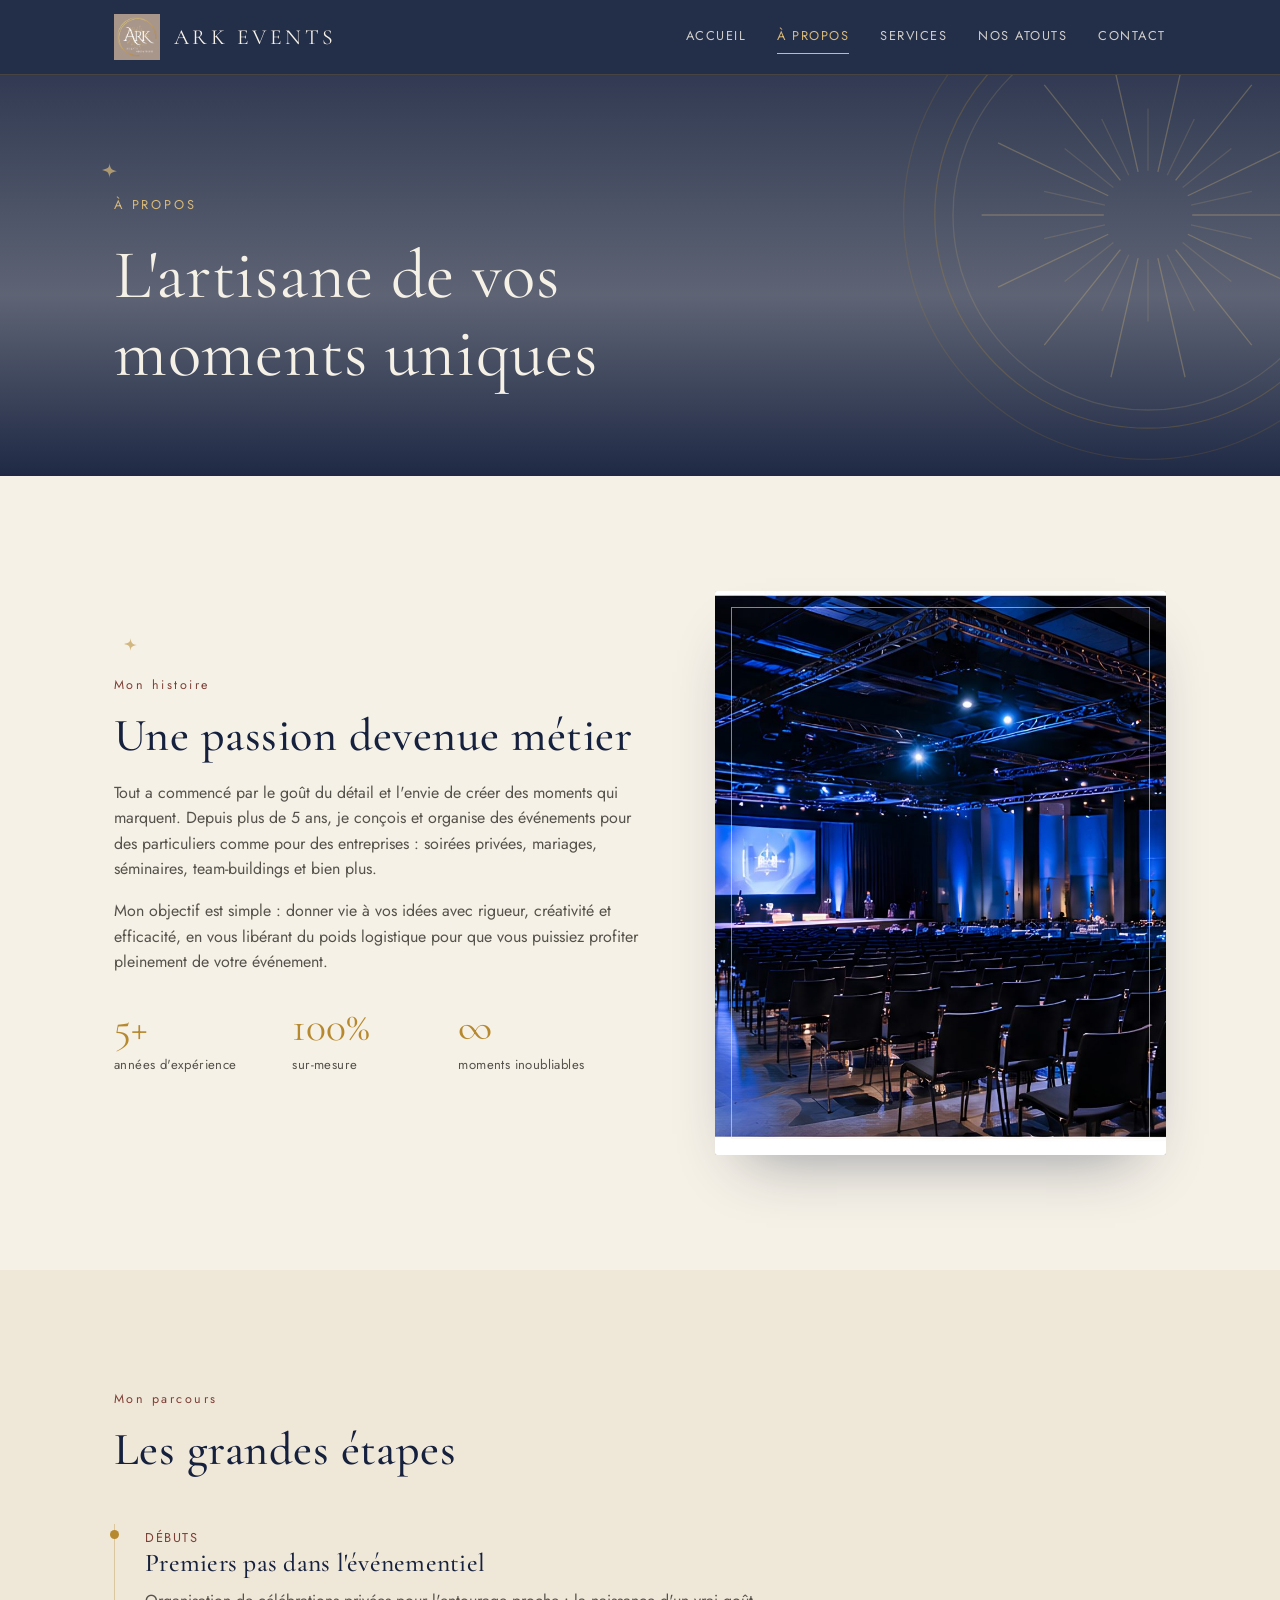
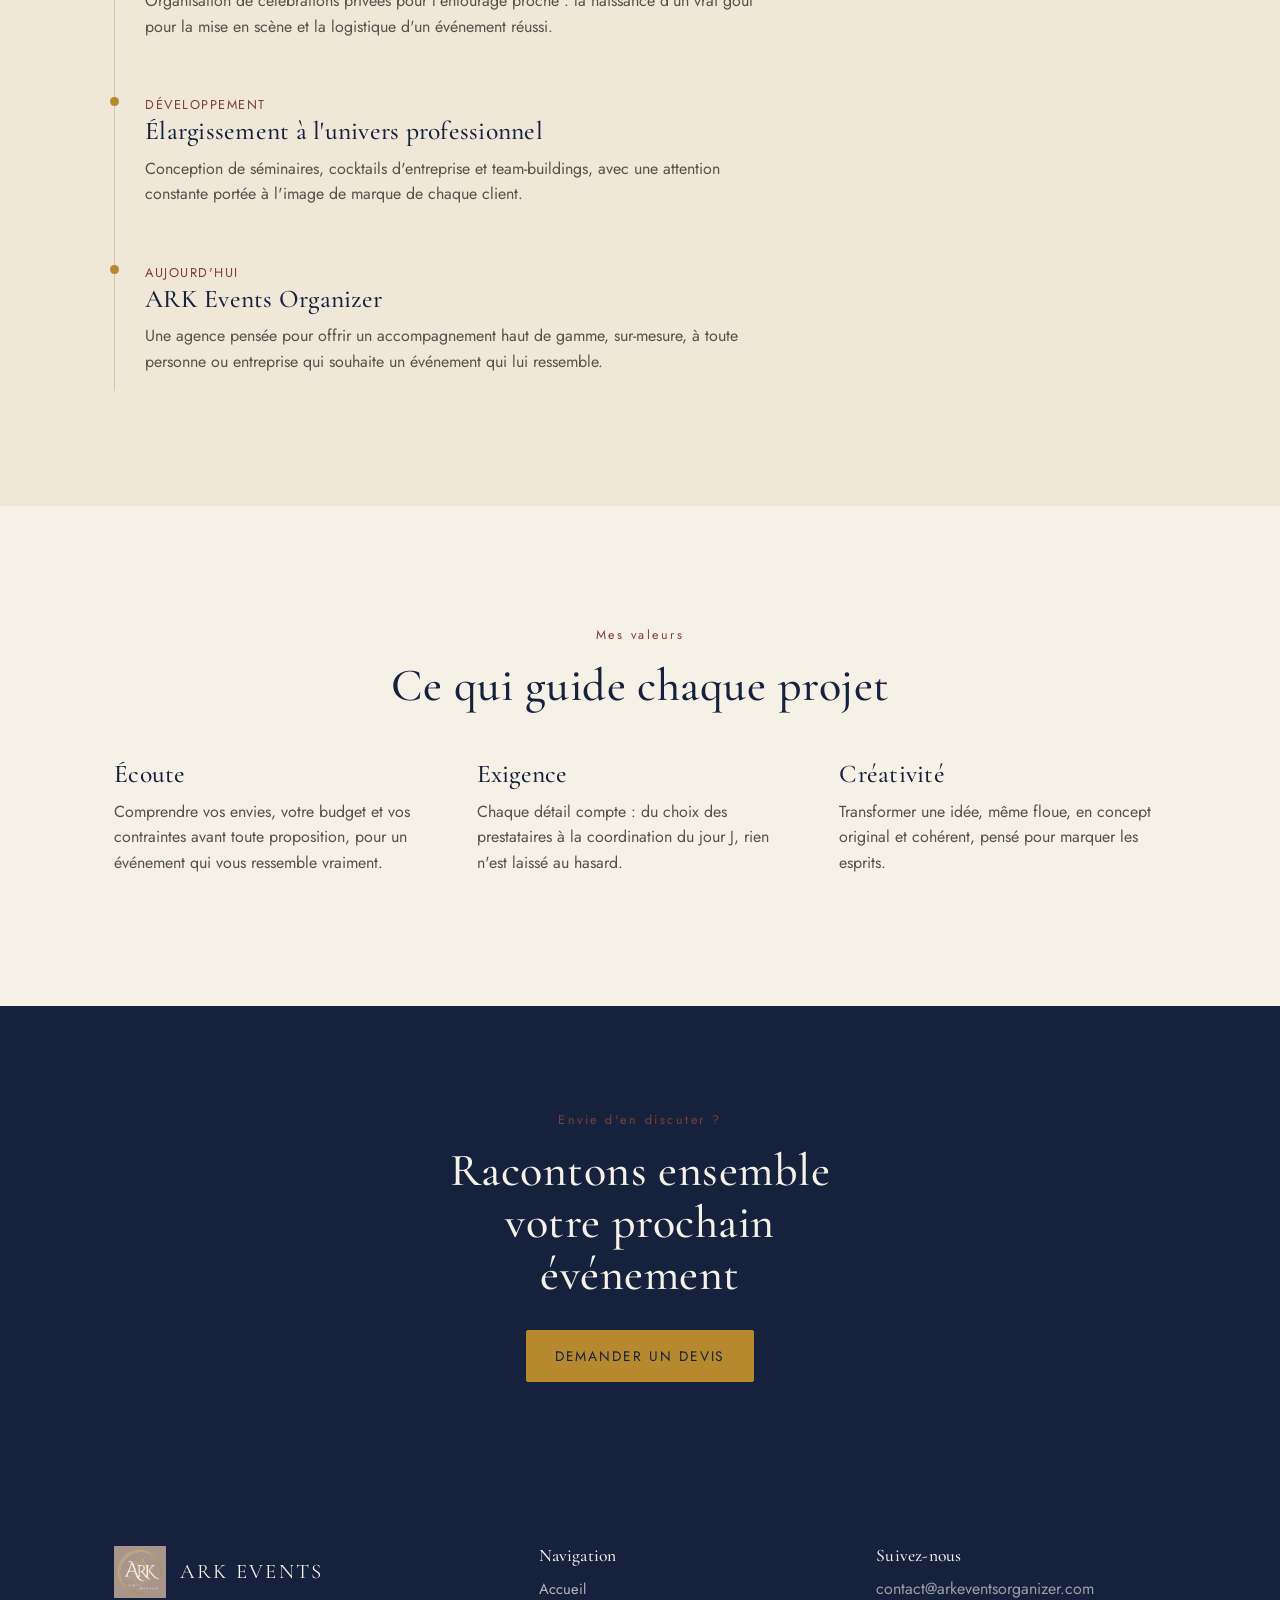
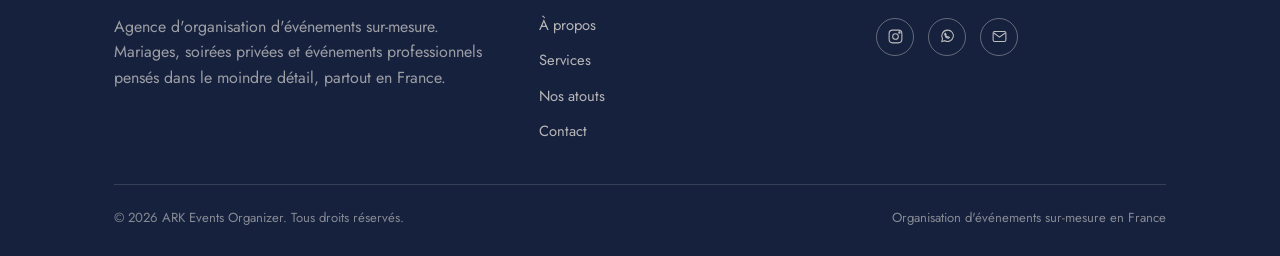
==== a-propos.html @ 62fae34b "Add files via upload" ====
<!DOCTYPE html>
<html lang="fr">
<head>
<meta charset="UTF-8">
<meta name="viewport" content="width=device-width, initial-scale=1.0">
<title>À propos — ARK Events Organizer</title>
<meta name="description" content="Découvrez le parcours, les valeurs et la méthode d'ARK Events Organizer, agence d'organisation d'événements sur-mesure.">
<link rel="icon" href="assets/img/logo.png?v=20260915">
<link rel="preconnect" href="https://fonts.googleapis.com">
<link href="https://fonts.googleapis.com/css2?family=Cormorant+Garamond:ital,wght@0,400;0,500;1,400&family=Jost:wght@300;400;500&display=swap" rel="stylesheet">
<link rel="stylesheet" href="assets/style.css?v=20260915">
</head>
<body>
<header class="site-header">
  <div class="container">
    <a href="index.html" class="brand">
      <img src="assets/img/logo.png?v=20260915" alt="ARK Events Organizer">
      <span class="brand-word">ARK EVENTS</span>
    </a>
    <nav class="nav" aria-label="Navigation principale">
      <a href="index.html">Accueil</a>
      <a href="a-propos.html" aria-current="page">À propos</a>
      <a href="services.html">Services</a>
      <a href="nos-atouts.html">Nos atouts</a>
      <a href="contact.html">Contact</a>
    </nav>
    <button class="nav-toggle" aria-label="Ouvrir le menu" aria-expanded="false">
      <span></span><span></span><span></span>
    </button>
  </div>
</header>

<main>

  <section class="page-hero has-photo" style="--photo:url('assets/img/ceremony-aisle.jpg?v=20260915');">
    <span class="spark" style="top:22%; left:8%; width:15px; height:15px; animation-delay:.4s;" aria-hidden="true"><svg viewBox="0 0 24 24" fill="currentColor"><path d="M12 0c.6 4.8 1.6 7.8 3.4 9.6C17.2 11.4 20.2 12.4 24 13c-3.8.6-6.8 1.6-9.6 3.4C12.6 18.2 12 20.8 12 24c-.6-4.8-1.6-7.8-3.4-9.6C6.8 12.6 3.8 12 0 11c3.8-.6 6.8-1.6 9.6-3.4C11.4 5.8 12 3.2 12 0Z"/></svg></span>
    <div class="arkmark spin" aria-hidden="true"><svg viewBox="0 0 400 400" xmlns="http://www.w3.org/2000/svg">
<circle cx="200" cy="200" r="188" stroke="#B6892E" stroke-width="1" opacity="0.28" fill="none"/>
<circle cx="200" cy="200" r="164" stroke="#B6892E" stroke-width="1" opacity="0.45" fill="none"/>
<circle cx="200" cy="200" r="150" stroke="#D8B978" stroke-width="1" opacity="0.3" fill="none"/>
<line x1="234.0" y1="200.0" x2="328.0" y2="200.0" stroke="#D8B978" stroke-width="1" opacity="0.55"/><line x1="233.1" y1="207.6" x2="279.9" y2="218.2" stroke="#D8B978" stroke-width="1" opacity="0.3"/><line x1="230.6" y1="214.8" x2="315.3" y2="255.5" stroke="#D8B978" stroke-width="1" opacity="0.55"/><line x1="226.6" y1="221.2" x2="264.1" y2="251.1" stroke="#D8B978" stroke-width="1" opacity="0.3"/><line x1="221.2" y1="226.6" x2="279.8" y2="300.1" stroke="#D8B978" stroke-width="1" opacity="0.55"/><line x1="214.8" y1="230.6" x2="235.6" y2="273.9" stroke="#D8B978" stroke-width="1" opacity="0.3"/><line x1="207.6" y1="233.1" x2="228.5" y2="324.8" stroke="#D8B978" stroke-width="1" opacity="0.55"/><line x1="200.0" y1="234.0" x2="200.0" y2="282.0" stroke="#D8B978" stroke-width="1" opacity="0.3"/><line x1="192.4" y1="233.1" x2="171.5" y2="324.8" stroke="#D8B978" stroke-width="1" opacity="0.55"/><line x1="185.2" y1="230.6" x2="164.4" y2="273.9" stroke="#D8B978" stroke-width="1" opacity="0.3"/><line x1="178.8" y1="226.6" x2="120.2" y2="300.1" stroke="#D8B978" stroke-width="1" opacity="0.55"/><line x1="173.4" y1="221.2" x2="135.9" y2="251.1" stroke="#D8B978" stroke-width="1" opacity="0.3"/><line x1="169.4" y1="214.8" x2="84.7" y2="255.5" stroke="#D8B978" stroke-width="1" opacity="0.55"/><line x1="166.9" y1="207.6" x2="120.1" y2="218.2" stroke="#D8B978" stroke-width="1" opacity="0.3"/><line x1="166.0" y1="200.0" x2="72.0" y2="200.0" stroke="#D8B978" stroke-width="1" opacity="0.55"/><line x1="166.9" y1="192.4" x2="120.1" y2="181.8" stroke="#D8B978" stroke-width="1" opacity="0.3"/><line x1="169.4" y1="185.2" x2="84.7" y2="144.5" stroke="#D8B978" stroke-width="1" opacity="0.55"/><line x1="173.4" y1="178.8" x2="135.9" y2="148.9" stroke="#D8B978" stroke-width="1" opacity="0.3"/><line x1="178.8" y1="173.4" x2="120.2" y2="99.9" stroke="#D8B978" stroke-width="1" opacity="0.55"/><line x1="185.2" y1="169.4" x2="164.4" y2="126.1" stroke="#D8B978" stroke-width="1" opacity="0.3"/><line x1="192.4" y1="166.9" x2="171.5" y2="75.2" stroke="#D8B978" stroke-width="1" opacity="0.55"/><line x1="200.0" y1="166.0" x2="200.0" y2="118.0" stroke="#D8B978" stroke-width="1" opacity="0.3"/><line x1="207.6" y1="166.9" x2="228.5" y2="75.2" stroke="#D8B978" stroke-width="1" opacity="0.55"/><line x1="214.8" y1="169.4" x2="235.6" y2="126.1" stroke="#D8B978" stroke-width="1" opacity="0.3"/><line x1="221.2" y1="173.4" x2="279.8" y2="99.9" stroke="#D8B978" stroke-width="1" opacity="0.55"/><line x1="226.6" y1="178.8" x2="264.1" y2="148.9" stroke="#D8B978" stroke-width="1" opacity="0.3"/><line x1="230.6" y1="185.2" x2="315.3" y2="144.5" stroke="#D8B978" stroke-width="1" opacity="0.55"/><line x1="233.1" y1="192.4" x2="279.9" y2="181.8" stroke="#D8B978" stroke-width="1" opacity="0.3"/>
</svg></div>
    <div class="container">
      <span class="hero-eyebrow">À propos</span>
      <h1>L'artisane de vos<br>moments uniques</h1>
    </div>
  </section>

  <section class="band-ivory">
    <div class="container split">
      <div class="reveal" style="position:relative;">
        <span class="spark" style="top:-8%; left:2%; width:13px; height:13px; animation-delay:.8s;" aria-hidden="true"><svg viewBox="0 0 24 24" fill="currentColor"><path d="M12 0c.6 4.8 1.6 7.8 3.4 9.6C17.2 11.4 20.2 12.4 24 13c-3.8.6-6.8 1.6-9.6 3.4C12.6 18.2 12 20.8 12 24c-.6-4.8-1.6-7.8-3.4-9.6C6.8 12.6 3.8 12 0 11c3.8-.6 6.8-1.6 9.6-3.4C11.4 5.8 12 3.2 12 0Z"/></svg></span>
        <span class="kicker">Mon histoire</span>
        <h2>Une passion devenue métier</h2>
        <p>Tout a commencé par le goût du détail et l'envie de créer des moments qui marquent. Depuis plus de 5 ans, je conçois et organise des événements pour des particuliers comme pour des entreprises : soirées privées, mariages, séminaires, team-buildings et bien plus.</p>
        <p>Mon objectif est simple : donner vie à vos idées avec rigueur, créativité et efficacité, en vous libérant du poids logistique pour que vous puissiez profiter pleinement de votre événement.</p>
        <div class="stat-row">
          <div class="stat"><div class="num">5+</div><div class="label">années d'expérience</div></div>
          <div class="stat"><div class="num">100%</div><div class="label">sur-mesure</div></div>
          <div class="stat"><div class="num">∞</div><div class="label">moments inoubliables</div></div>
        </div>
      </div>
      <div class="split-media reveal">
        <div class="panel">
          <img src="assets/img/conference-hall.jpg?v=20260915" alt="Séminaire d'entreprise avec éclairage scénique" loading="lazy">
        </div>
      </div>
    </div>
  </section>

  <section class="band-dim">
    <div class="container">
      <div class="section-head reveal">
        <span class="kicker">Mon parcours</span>
        <h2>Les grandes étapes</h2>
      </div>
      <div class="timeline reveal">
        <div class="timeline-item">
          <span class="when">Débuts</span>
          <h3>Premiers pas dans l'événementiel</h3>
          <p>Organisation de célébrations privées pour l'entourage proche : la naissance d'un vrai goût pour la mise en scène et la logistique d'un événement réussi.</p>
        </div>
        <div class="timeline-item">
          <span class="when">Développement</span>
          <h3>Élargissement à l'univers professionnel</h3>
          <p>Conception de séminaires, cocktails d'entreprise et team-buildings, avec une attention constante portée à l'image de marque de chaque client.</p>
        </div>
        <div class="timeline-item">
          <span class="when">Aujourd'hui</span>
          <h3>ARK Events Organizer</h3>
          <p>Une agence pensée pour offrir un accompagnement haut de gamme, sur-mesure, à toute personne ou entreprise qui souhaite un événement qui lui ressemble.</p>
        </div>
      </div>
    </div>
  </section>

  <section class="band-ivory">
    <div class="container">
      <div class="section-head center reveal">
        <span class="kicker">Mes valeurs</span>
        <h2>Ce qui guide chaque projet</h2>
      </div>
      <div class="values reveal">
        <div>
          <h3>Écoute</h3>
          <p>Comprendre vos envies, votre budget et vos contraintes avant toute proposition, pour un événement qui vous ressemble vraiment.</p>
        </div>
        <div>
          <h3>Exigence</h3>
          <p>Chaque détail compte : du choix des prestataires à la coordination du jour J, rien n'est laissé au hasard.</p>
        </div>
        <div>
          <h3>Créativité</h3>
          <p>Transformer une idée, même floue, en concept original et cohérent, pensé pour marquer les esprits.</p>
        </div>
      </div>
    </div>
  </section>

  <section class="cta-band">
    <div class="container reveal">
      <span class="kicker">Envie d'en discuter ?</span>
      <h2>Racontons ensemble votre prochain événement</h2>
      <div class="btn-row">
        <a href="contact.html" class="btn btn-solid">Demander un devis</a>
      </div>
    </div>
  </section>

</main>
<footer class="site-footer">
  <div class="container">
    <div class="footer-grid">
      <div>
        <div class="footer-brand">
          <img src="assets/img/logo.png?v=20260915" alt="ARK Events Organizer">
          <span>ARK EVENTS</span>
        </div>
        <p>Agence d'organisation d'événements sur-mesure. Mariages, soirées privées et événements professionnels pensés dans le moindre détail, partout en France.</p>
      </div>
      <div>
        <h4>Navigation</h4>
        <ul class="footer-links">
          <li><a href="index.html">Accueil</a></li>
          <li><a href="a-propos.html">À propos</a></li>
          <li><a href="services.html">Services</a></li>
          <li><a href="nos-atouts.html">Nos atouts</a></li>
          <li><a href="contact.html">Contact</a></li>
        </ul>
      </div>
      <div>
        <h4>Suivez-nous</h4>
        <p>contact@arkeventsorganizer.com</p>
        <div class="social-row">
          <a href="https://www.instagram.com/arkeventsorganizer?stkn=bW0ybzRhdjY0amNh" aria-label="Instagram" target="_blank" rel="noopener"><svg width="17" height="17" viewBox="0 0 24 24" fill="none" stroke="currentColor" stroke-width="1.5"><rect x="3" y="3" width="18" height="18" rx="5"/><circle cx="12" cy="12" r="4"/><circle cx="17.5" cy="6.5" r="1"/></svg></a>
          <a href="https://wa.me/33678030066?text=Bonjour%20ARK%20Events%20Organizer%2C%20je%20souhaite%20avoir%20plus%20d%27informations%20sur%20vos%20services." aria-label="WhatsApp" target="_blank" rel="noopener"><svg width="17" height="17" viewBox="0 0 24 24" fill="none" stroke="currentColor" stroke-width="1.5"><path d="M12 3a8 8 0 0 0-7 12l-1 4 4.2-1.1A8 8 0 1 0 12 3Z"/><path d="M8.5 9.3c.3 2.7 2.5 4.9 5.2 5.2l1-1.3-2-1-.6.6a5 5 0 0 1-2.6-2.6l.6-.6-1-2-1.3 1Z"/></svg></a>
          <a href="mailto:contact@arkeventsorganizer.com?subject=Demande%20d%27informations%20%E2%80%93%20ARK%20Events%20Organizer&body=Bonjour%2C%0A%0AJe%20souhaite%20avoir%20plus%20d%27informations%20sur%20vos%20services.%0A%0A" aria-label="E-mail"><svg width="17" height="17" viewBox="0 0 24 24" fill="none" stroke="currentColor" stroke-width="1.5"><rect x="3" y="5" width="18" height="14" rx="2"/><path d="m4 7 8 6 8-6"/></svg></a>
        </div>
      </div>
    </div>
    <div class="footer-bottom">
      <span>© 2026 ARK Events Organizer. Tous droits réservés.</span>
      <span>Organisation d'événements sur-mesure en France</span>
    </div>
  </div>
</footer>

<script src="script.js?v=20260915"></script>
</body>
</html>
---- assets/style.css ----
/* =========================================================
   ARK EVENTS ORGANIZER — feuille de style principale
   Palette : encre marine, or antique, ivoire, taupe, bois de rose
   Typo : Cormorant Garamond (display) + Jost (texte / UI)
   ========================================================= */

:root{
  --ink:        #16213E;
  --ink-soft:   #232F51;
  --gold:       #B6892E;
  --gold-soft:  #D8B978;
  --ivory:      #F6F1E7;
  --ivory-dim:  #EFE7D8;
  --taupe:      #A9927F;
  --rosewood:   #7C3F35;
  --text:       #23262B;
  --text-dim:   #55524B;
  --line:       rgba(182,137,46,0.35);

  --serif: "Cormorant Garamond", "Times New Roman", serif;
  --sans:  "Jost", "Segoe UI", sans-serif;

  --max: 1180px;
  --pad: clamp(24px, 5vw, 72px);
  --radius: 2px;
}

*,*::before,*::after{ box-sizing: border-box; }
html{ scroll-behavior: smooth; }
html,body{ margin:0; padding:0; }

body{
  font-family: var(--sans);
  color: var(--text);
  background: var(--ivory);
  line-height: 1.6;
  -webkit-font-smoothing: antialiased;
}

img{ max-width:100%; display:block; }
a{ color: inherit; text-decoration: none; }

h1,h2,h3,h4{
  font-family: var(--serif);
  font-weight: 500;
  color: var(--ink);
  line-height: 1.12;
  margin: 0 0 0.4em;
  letter-spacing: 0.01em;
}
h1{ font-size: clamp(2.6rem, 5.4vw, 4.6rem); font-weight: 400; }
h2{ font-size: clamp(2rem, 3.6vw, 3rem); }
h3{ font-size: clamp(1.35rem, 2vw, 1.7rem); }

p{ margin: 0 0 1em; color: var(--text-dim); max-width: 62ch; }

.container{
  max-width: var(--max);
  margin-inline: auto;
  padding-inline: var(--pad);
}

:focus-visible{
  outline: 2px solid var(--gold);
  outline-offset: 3px;
}

@media (prefers-reduced-motion: reduce){
  *{ animation-duration: 0.001ms !important; transition-duration: 0.001ms !important; scroll-behavior: auto !important; }
}

/* ---------- boutons ---------- */
.btn{
  display: inline-flex;
  align-items: center;
  gap: 0.6em;
  font-family: var(--sans);
  font-size: 0.86rem;
  letter-spacing: 0.14em;
  text-transform: uppercase;
  padding: 1em 2em;
  border: 1px solid var(--gold);
  border-radius: var(--radius);
  cursor: pointer;
  transition: background 0.35s ease, color 0.35s ease, border-color .35s ease;
  white-space: nowrap;
}
.btn-solid{ background: var(--gold); color: var(--ink); }
.btn-solid:hover{ background: var(--gold-soft); border-color: var(--gold-soft); }
.btn-outline{ background: transparent; color: var(--ivory); }
.btn-outline:hover{ background: rgba(246,241,231,0.1); }
.btn-outline.on-light{ color: var(--ink); border-color: var(--ink); }
.btn-outline.on-light:hover{ background: rgba(22,33,62,0.06); }

/* ---------- motif de marque : arcs + éclat ---------- */
.arkmark{ position:absolute; pointer-events:none; z-index:0; opacity:0.55; }
.arkmark svg{ width:100%; height:100%; }

/* ---------- en-tête ---------- */
.site-header{
  position: sticky; top:0; z-index: 50;
  background: rgba(22,33,62,0.94);
  backdrop-filter: blur(6px);
  border-bottom: 1px solid rgba(182,137,46,0.25);
}
.site-header .container{
  display:flex; align-items:center; justify-content:space-between;
  padding-block: 14px;
}
.brand{ display:flex; align-items:center; gap:14px; }
.brand img{ height: 46px; width:auto; }
.brand-word{ font-family: var(--serif); color: var(--ivory); font-size: 1.35rem; letter-spacing: 0.16em; }

.nav{ display:flex; align-items:center; gap: clamp(18px, 2.4vw, 40px); }
.nav a{
  font-size: 0.8rem; letter-spacing: 0.12em; text-transform: uppercase;
  color: rgba(246,241,231,0.82);
  padding-block: 6px;
  border-bottom: 1px solid transparent;
  transition: color .3s ease, border-color .3s ease;
}
.nav a:hover, .nav a[aria-current="page"]{ color: var(--gold-soft); border-color: var(--gold-soft); }

.nav-toggle{
  display:none; background:none; border:none; cursor:pointer; padding: 6px;
  flex-direction:column; gap:5px;
}
.nav-toggle span{ width:24px; height:1px; background: var(--ivory); display:block; }

@media (max-width: 860px){
  .nav-toggle{ display:flex; }
  .nav{
    position:absolute; top:100%; left:0; right:0;
    background: var(--ink);
    flex-direction:column; align-items:flex-start;
    padding: 10px var(--pad) 28px;
    gap: 4px;
    max-height:0; overflow:hidden;
    transition: max-height .4s ease;
    border-bottom: 1px solid rgba(182,137,46,0.25);
  }
  .nav.open{ max-height: 420px; }
  .nav a{ padding-block: 10px; width:100%; }
}

/* ---------- pied de page ---------- */
.site-footer{
  background: var(--ink);
  color: rgba(246,241,231,0.75);
  padding-block: 64px 28px;
}
.footer-grid{
  display:grid;
  grid-template-columns: 1.3fr 1fr 1fr;
  gap: 48px;
  padding-bottom: 40px;
}
.footer-grid h4{ color: var(--ivory); font-size:1.1rem; margin-bottom: 0.6em; }
.footer-grid p{ color: rgba(246,241,231,0.6); }
.footer-links{ list-style:none; padding:0; margin:0; display:flex; flex-direction:column; gap:10px; }
.footer-links a{ color: rgba(246,241,231,0.72); font-size:0.92rem; transition: color .3s ease; }
.footer-links a:hover{ color: var(--gold-soft); }
.footer-brand{ display:flex; align-items:center; gap:14px; margin-bottom:16px; }
.footer-brand img{ height:52px; }
.footer-brand span{ font-family: var(--serif); font-size:1.3rem; color: var(--ivory); letter-spacing:0.1em; }
.social-row{ display:flex; gap:14px; margin-top:14px; }
.social-row a{
  width:38px; height:38px; border:1px solid rgba(246,241,231,0.35); border-radius:50%;
  display:flex; align-items:center; justify-content:center; transition: border-color .3s ease, color .3s ease;
}
.social-row a:hover{ border-color: var(--gold-soft); color: var(--gold-soft); }
.footer-bottom{
  border-top: 1px solid rgba(246,241,231,0.15);
  padding-top: 22px;
  display:flex; justify-content:space-between; flex-wrap:wrap; gap:10px;
  font-size: 0.82rem; color: rgba(246,241,231,0.5);
}
@media (max-width: 760px){
  .footer-grid{ grid-template-columns: 1fr; gap: 32px; }
}

/* ---------- hero ---------- */
.hero{
  position:relative;
  background: var(--ink);
  color: var(--ivory);
  overflow:hidden;
  padding-block: clamp(90px, 16vw, 170px) clamp(70px, 12vw, 130px);
}
.hero .container{ position:relative; z-index:2; }
.hero.has-photo{
  background:
    linear-gradient(180deg, rgba(22,33,62,0.86) 0%, rgba(22,33,62,0.6) 45%, rgba(22,33,62,0.95) 100%),
    url("img/terrace-sunset.jpg") center 42% / cover no-repeat;
}
.page-hero.has-photo{
  background:
    linear-gradient(180deg, rgba(22,33,62,0.88) 0%, rgba(22,33,62,0.68) 55%, rgba(22,33,62,0.96) 100%),
    var(--photo) center / cover no-repeat;
}
.hero-eyebrow{
  font-size: 0.8rem; letter-spacing: 0.22em; text-transform: uppercase;
  color: var(--gold-soft); margin-bottom: 22px; display:block;
}
.hero h1{ color: var(--ivory); max-width: 15ch; }
.hero h1 em{ font-style: italic; color: var(--gold-soft); }
.hero-lede{ color: rgba(246,241,231,0.78); font-size: 1.15rem; max-width: 46ch; margin-top: 18px; }
.hero-actions{ display:flex; gap:18px; margin-top: 40px; flex-wrap:wrap; }
.hero .arkmark{ top: -10%; right: -6%; width: min(58vw, 620px); height: min(58vw, 620px); }

/* ---------- bandes / sections ---------- */
section{ padding-block: clamp(64px, 9vw, 120px); }
.band-ivory{ background: var(--ivory); }
.band-dim{ background: var(--ivory-dim); }
.band-ink{ background: var(--ink); color: var(--ivory); }
.band-ink h2, .band-ink h3{ color: var(--ivory); }
.band-ink p{ color: rgba(246,241,231,0.72); }

.kicker{
  font-size: 0.78rem; letter-spacing: 0.2em; color: var(--rosewood);
  display:inline-block; margin-bottom: 14px;
}
.band-ink .kicker{ color: var(--gold-soft); }

.section-head{ max-width: 62ch; margin-bottom: 48px; }
.section-head.center{ margin-inline:auto; text-align:center; }

.rule{
  width: 64px; height:1px; background: var(--gold);
  margin: 22px 0;
}
.rule.center{ margin-inline:auto; }

/* ---------- grille split (asymétrique) ---------- */
.split{
  display:grid;
  grid-template-columns: 1fr 0.86fr;
  gap: clamp(32px, 6vw, 80px);
  align-items:center;
}
.split.reverse{ grid-template-columns: 0.86fr 1fr; }
.split.reverse .split-media{ order:-1; }
@media (max-width: 860px){
  .split, .split.reverse{ grid-template-columns: 1fr; }
  .split.reverse .split-media{ order:0; }
}

.stat-row{ display:flex; gap: clamp(20px, 5vw, 56px); flex-wrap:wrap; margin-top: 32px; }
.stat{ min-width: 110px; }
.stat .num{ font-family: var(--serif); font-size: 2.6rem; color: var(--gold); line-height:1; }
.stat .label{ font-size: 0.82rem; color: var(--text-dim); margin-top:6px; letter-spacing:0.03em; }
.band-ink .stat .label{ color: rgba(246,241,231,0.65); }

/* ---------- media / panneau photo ---------- */
.panel{
  position:relative;
  aspect-ratio: 4/5;
  border-radius: var(--radius);
  background: linear-gradient(155deg, #C7B29B 0%, #A9927F 46%, #8B7360 100%);
  overflow:hidden;
  display:flex; align-items:center; justify-content:center;
  box-shadow: 0 30px 60px -30px rgba(22,33,62,0.45);
}
.panel img{
  position:absolute; inset:0; width:100%; height:100%; object-fit:cover;
  transition: transform 0.8s ease;
}
.panel:hover img{ transform: scale(1.04); }
.panel .arkmark{ width:78%; height:78%; opacity:0.85; }
.panel::after{
  content:"";
  position:absolute; inset: 16px;
  border: 1px solid rgba(246,241,231,0.55);
  pointer-events:none;
  z-index:2;
}
.panel.short{ aspect-ratio: 16/10; }

/* ---------- listes de services ---------- */
.service-list{ display:flex; flex-direction:column; }
.service-row{
  display:grid;
  grid-template-columns: 0.5fr 2fr 2fr;
  gap: 24px;
  align-items:start;
  padding-block: 34px;
  border-top: 1px solid var(--line);
}
.service-list .service-row:last-child{ border-bottom: 1px solid var(--line); }
.service-index{ font-family: var(--serif); font-size: 1.6rem; color: var(--gold); }
.service-row h3{ margin-bottom: 0.3em; }
.service-includes{ list-style:none; margin:0; padding:0; display:flex; flex-direction:column; gap:8px; }
.service-includes li{ font-size:0.92rem; color: var(--text-dim); padding-left: 1.2em; position:relative; }
.service-includes li::before{ content:"—"; position:absolute; left:0; color: var(--gold); }
@media (max-width: 760px){
  .service-row{ grid-template-columns: 1fr; gap: 10px; }
}

/* ---------- étapes (processus — véritable séquence) ---------- */
.steps{ display:grid; grid-template-columns: repeat(4,1fr); gap: 30px; margin-top: 20px; }
.step{ position:relative; padding-top: 26px; border-top: 1px solid var(--line); }
.step .step-no{ font-family: var(--serif); font-size:1.3rem; color: var(--gold); display:block; margin-bottom:10px; }
@media (max-width: 900px){ .steps{ grid-template-columns: 1fr 1fr; } }
@media (max-width: 560px){ .steps{ grid-template-columns: 1fr; } }

/* ---------- cartes atouts (grille irrégulière assumée) ---------- */
.atout-grid{
  display:grid;
  grid-template-columns: repeat(3, 1fr);
  gap: 1px;
  background: var(--line);
  border: 1px solid var(--line);
}
.atout{
  background: var(--ivory);
  padding: 40px 34px;
}
.atout .icon{ margin-bottom: 18px; }
.atout h3{ font-size: 1.15rem; margin-bottom: 0.4em; }
.atout p{ font-size: 0.95rem; margin:0; }
@media (max-width: 860px){ .atout-grid{ grid-template-columns: 1fr 1fr; } }
@media (max-width: 560px){ .atout-grid{ grid-template-columns: 1fr; } }

/* ---------- témoignage ---------- */
.quote-band{
  text-align:center;
  position:relative;
}
.quote-band blockquote{
  font-family: var(--serif);
  font-size: clamp(1.4rem, 2.6vw, 2rem);
  font-style: italic;
  color: var(--ivory);
  max-width: 46ch;
  margin: 0 auto;
  line-height:1.5;
}
.quote-band cite{ display:block; margin-top:22px; font-style:normal; font-size:0.82rem; letter-spacing:0.14em; text-transform:uppercase; color: var(--gold-soft); }

/* ---------- FAQ ---------- */
.faq{ max-width: 800px; }
.faq-item{ border-top: 1px solid var(--line); }
.faq-item:last-child{ border-bottom: 1px solid var(--line); }
.faq-item summary{
  cursor:pointer; list-style:none;
  display:flex; align-items:center; justify-content:space-between;
  padding-block: 22px; font-family: var(--serif); font-size:1.15rem; color: var(--ink);
}
.faq-item summary::-webkit-details-marker{ display:none; }
.faq-item summary .plus{ color: var(--gold); font-size:1.3rem; transition: transform .3s ease; }
.faq-item[open] summary .plus{ transform: rotate(45deg); }
.faq-item p{ padding-bottom: 22px; margin:0; }

/* ---------- CTA bande finale ---------- */
.cta-band{
  background: var(--ink);
  color: var(--ivory);
  text-align:center;
  padding-block: clamp(60px, 10vw, 100px);
  position:relative;
  overflow:hidden;
}
.cta-band h2{ color: var(--ivory); max-width: 20ch; margin-inline:auto; }
.cta-band .btn-row{ display:flex; gap:18px; justify-content:center; margin-top: 30px; flex-wrap:wrap; }

/* ---------- page à propos : timeline ---------- */
.timeline{ position:relative; padding-left: 30px; border-left: 1px solid var(--line); display:flex; flex-direction:column; gap: 36px; }
.timeline-item{ position:relative; }
.timeline-item::before{
  content:""; position:absolute; left:-35px; top:6px;
  width:9px; height:9px; border-radius:50%; background: var(--gold);
}
.timeline-item .when{ font-size:0.8rem; letter-spacing:0.12em; text-transform:uppercase; color: var(--rosewood); }

/* ---------- valeurs ---------- */
.values{ display:grid; grid-template-columns: repeat(3,1fr); gap: 36px; margin-top: 20px; }
@media (max-width: 860px){ .values{ grid-template-columns: 1fr; } }

/* ---------- formulaire de contact ---------- */
.contact-wrap{
  display:grid; grid-template-columns: 0.85fr 1.15fr; gap: clamp(30px, 6vw, 70px);
}
@media (max-width: 900px){ .contact-wrap{ grid-template-columns:1fr; } }

.contact-info-item{ display:flex; gap:18px; padding-block: 20px; border-top: 1px solid rgba(246,241,231,0.18); color: inherit; transition: transform .3s ease; }
.contact-info-item:last-of-type{ border-bottom: 1px solid rgba(246,241,231,0.18); }
a.contact-info-item:hover{ transform: translateX(4px); }
a.contact-info-item:hover .ico{ background: var(--gold); color: var(--ink); }
.contact-info-item .ico{
  width:44px; height:44px; border:1px solid var(--gold); border-radius:50%;
  display:flex; align-items:center; justify-content:center; flex-shrink:0; color: var(--gold-soft);
  transition: background .3s ease, color .3s ease;
}
.contact-info-item h4{ color: var(--ivory); margin-bottom:4px; font-size:1.05rem; }
.contact-info-item p{ margin:0; color: rgba(246,241,231,0.68); font-size:0.94rem; }

form.devis{ display:grid; grid-template-columns: 1fr 1fr; gap: 22px 20px; }
form.devis .full{ grid-column: 1 / -1; }
@media (max-width: 560px){ form.devis{ grid-template-columns: 1fr; } }

.field label{
  display:block; font-size: 0.76rem; letter-spacing: 0.14em; text-transform: uppercase;
  color: var(--gold-soft); margin-bottom: 8px;
}
.field input, .field textarea, .field select{
  width:100%; background: rgba(246,241,231,0.06);
  border: 1px solid rgba(246,241,231,0.3);
  color: var(--ivory);
  padding: 13px 14px; font-family: var(--sans); font-size: 0.96rem;
  border-radius: var(--radius);
}
.field input::placeholder, .field textarea::placeholder{ color: rgba(246,241,231,0.4); }
.field input:focus, .field textarea:focus, .field select:focus{ border-color: var(--gold); }
.field textarea{ resize: vertical; min-height: 130px; }

.form-msg{ margin-top:16px; font-size:0.9rem; display:none; }
.form-msg.show{ display:block; }
.form-msg.ok{ color: #C9E4B8; }
.form-msg.err{ color: #E6A4A4; }

.field-error{ font-size:0.78rem; color:#E6A4A4; margin-top:6px; display:none; }
.field-error.show{ display:block; }

/* ---------- fil d'ariane simple ---------- */
.page-hero{
  background: var(--ink); color: var(--ivory);
  padding-block: clamp(70px, 12vw, 120px) 56px;
  position:relative; overflow:hidden;
}
.page-hero .container{ position:relative; z-index:2; }
.page-hero h1{ color: var(--ivory); max-width: 20ch; }
.page-hero .arkmark{ top:-30%; right:-10%; width: min(50vw,520px); height:min(50vw,520px); }

/* ---------- utilitaires ---------- */
.mt-lg{ margin-top: 60px; }
.reveal{ opacity:0; transform: translateY(14px); transition: opacity .7s ease, transform .7s ease; }
.reveal.in{ opacity:1; transform:none; }

/* ---------- petites étoiles animées (touche premium et légère) ---------- */
.spark{
  position:absolute;
  color: var(--gold-soft);
  opacity: 0.7;
  pointer-events: none;
  z-index: 3;
  animation: twinkle 3.2s ease-in-out infinite;
}
.spark svg{ display:block; width:100%; height:100%; }
.band-ivory .spark, .band-dim .spark{ color: var(--gold); opacity:0.55; }
@keyframes twinkle{
  0%, 100%{ transform: scale(0.55) rotate(0deg); opacity: 0.2; }
  50%{ transform: scale(1) rotate(12deg); opacity: 0.9; }
}

/* ---------- rotation lente du motif de marque (arrière-plan animé, léger) ---------- */
.arkmark.spin svg{ animation: slowspin 110s linear infinite; transform-origin: 50% 50%; }
@keyframes slowspin{ to{ transform: rotate(360deg); } }

/* ---------- légère touche 3D au survol ---------- */
.atout .icon, .service-index{
  transition: transform .4s ease;
  transform-style: preserve-3d;
  perspective: 400px;
}
.atout:hover .icon, .service-row:hover .service-index{
  transform: rotateY(14deg) rotateX(6deg) translateZ(4px);
}
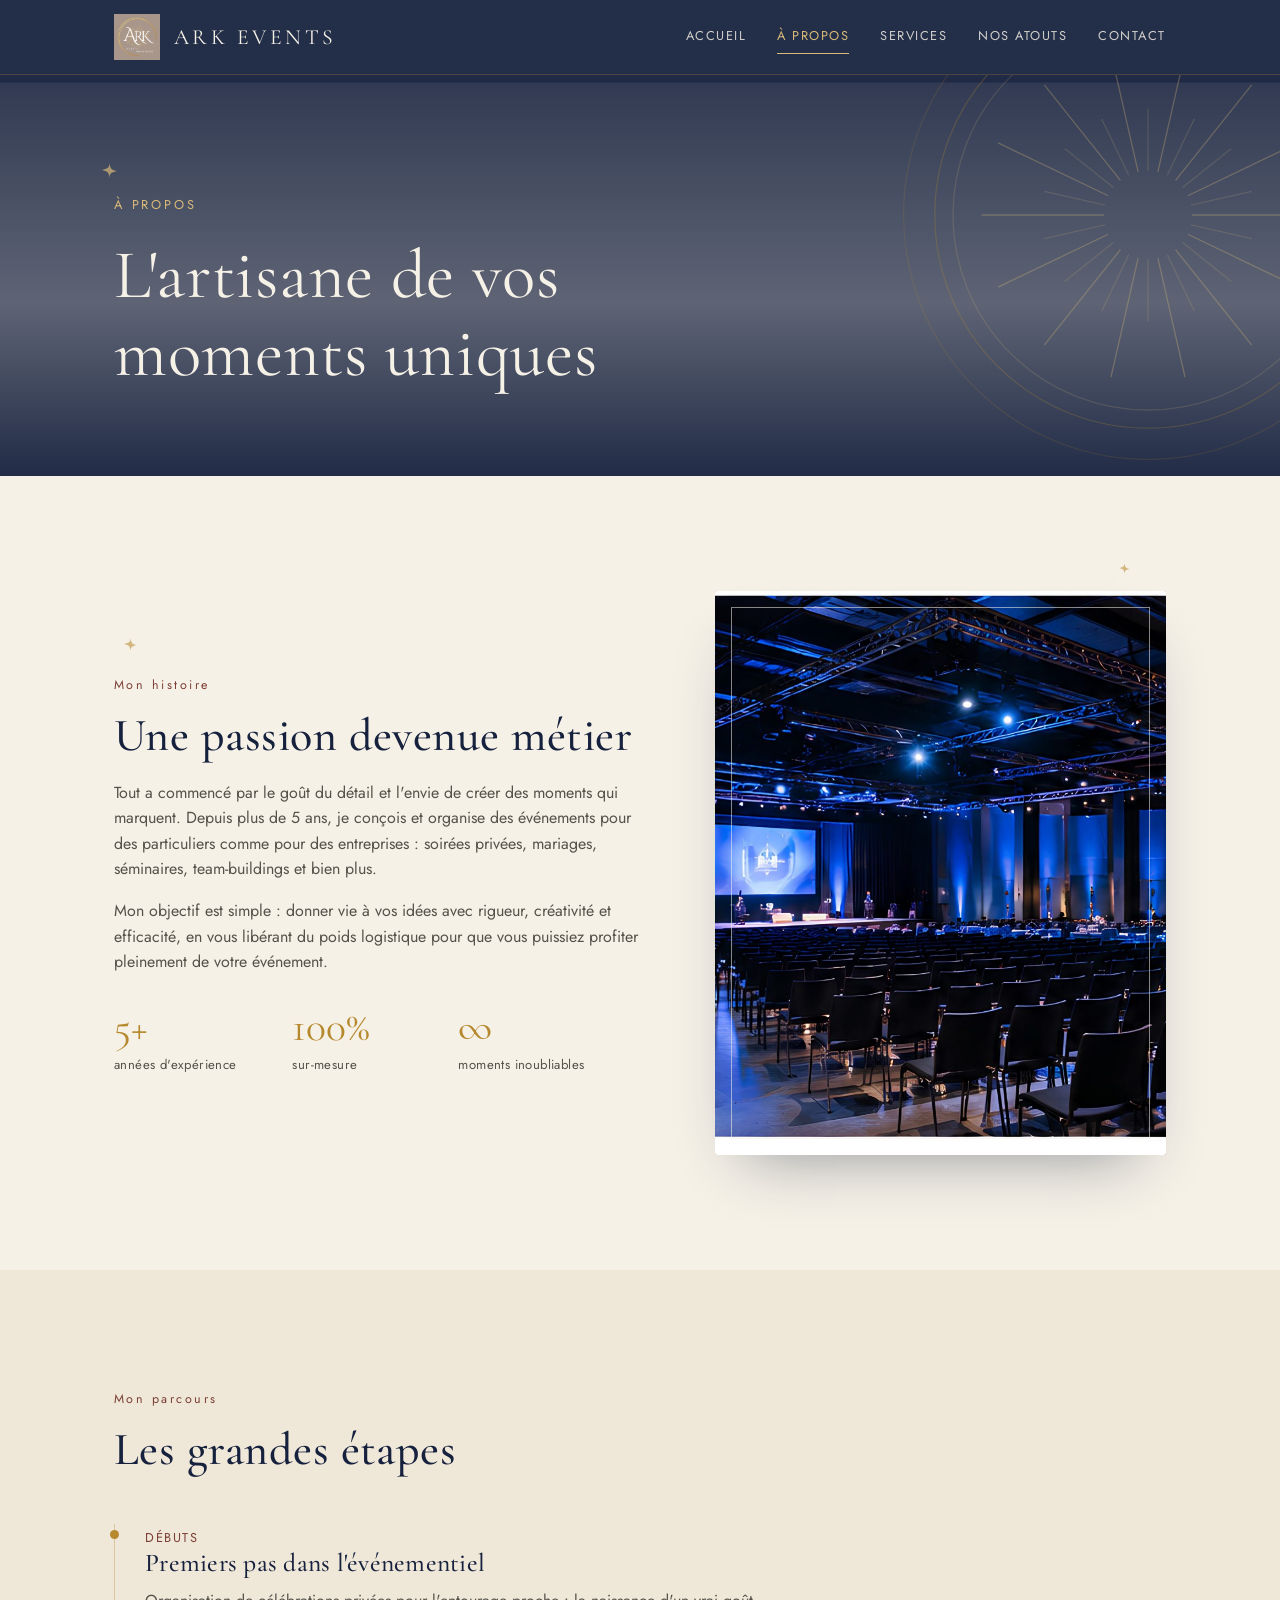
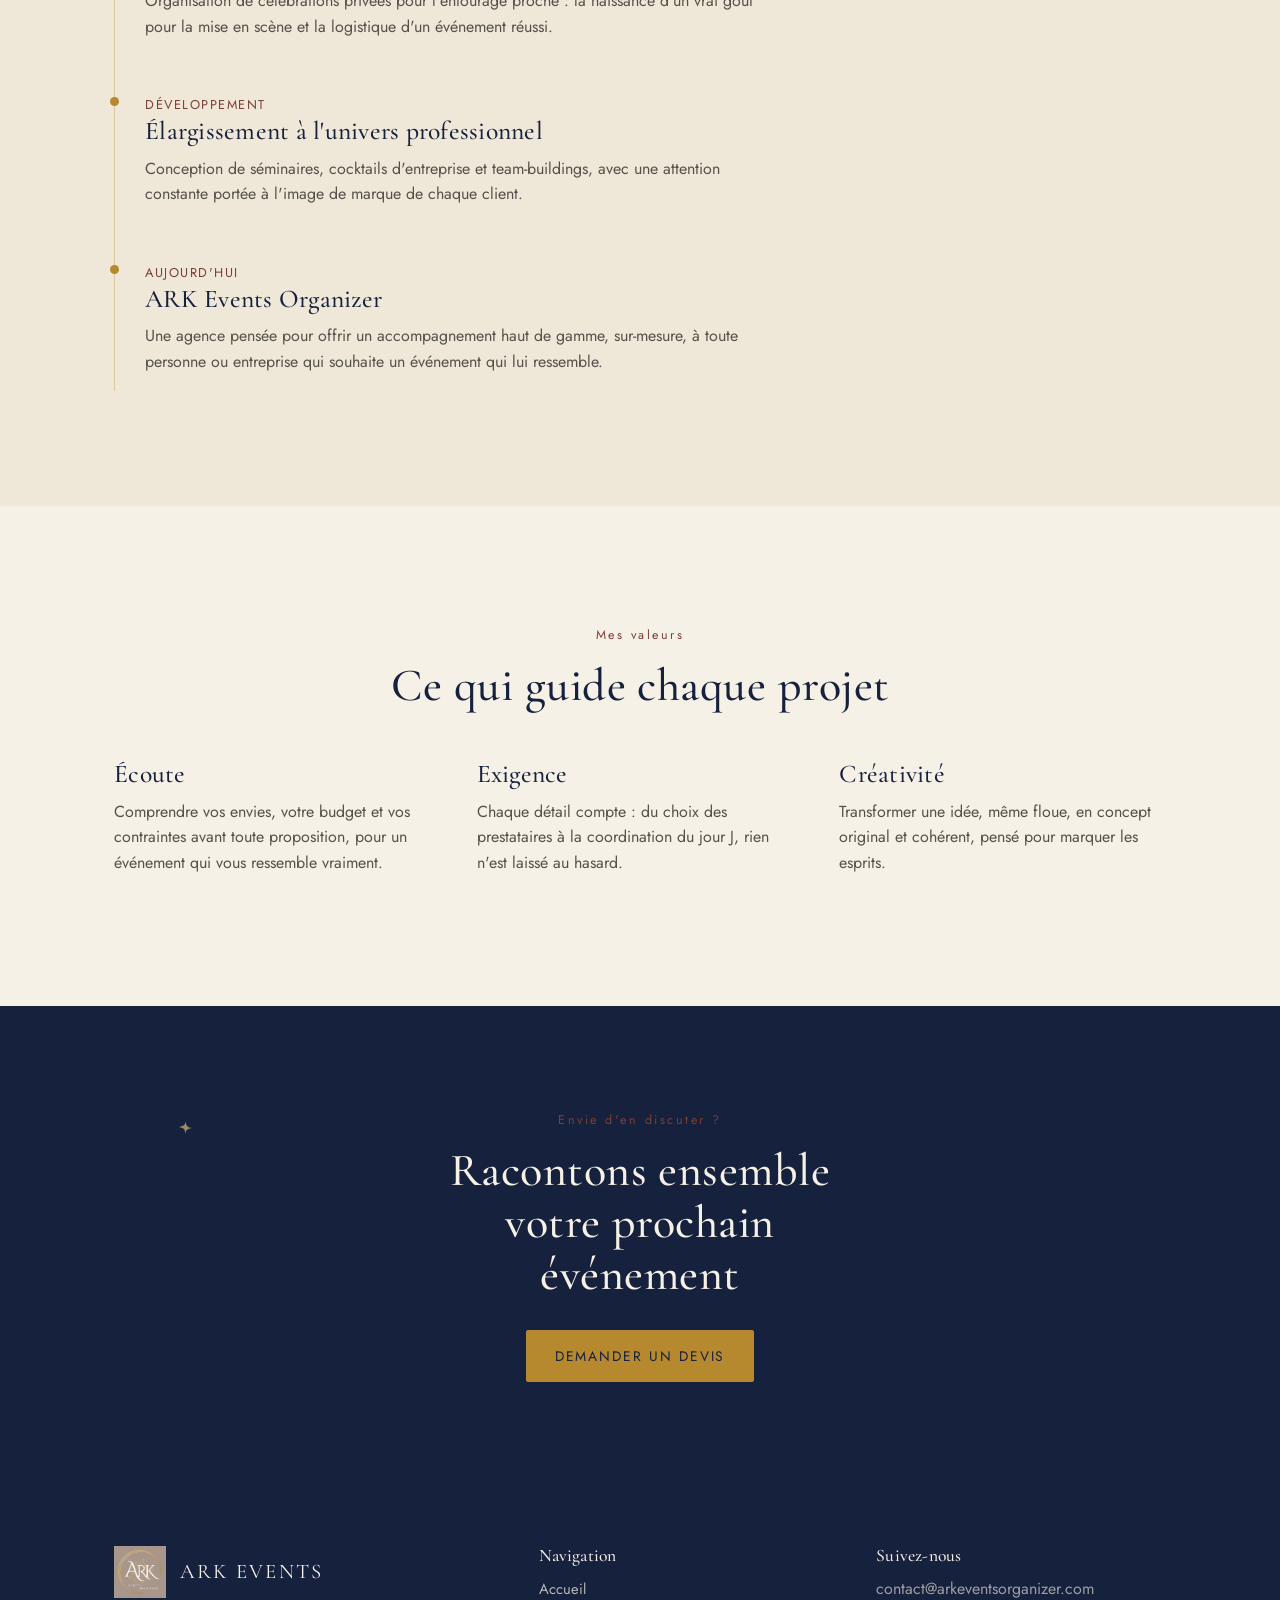
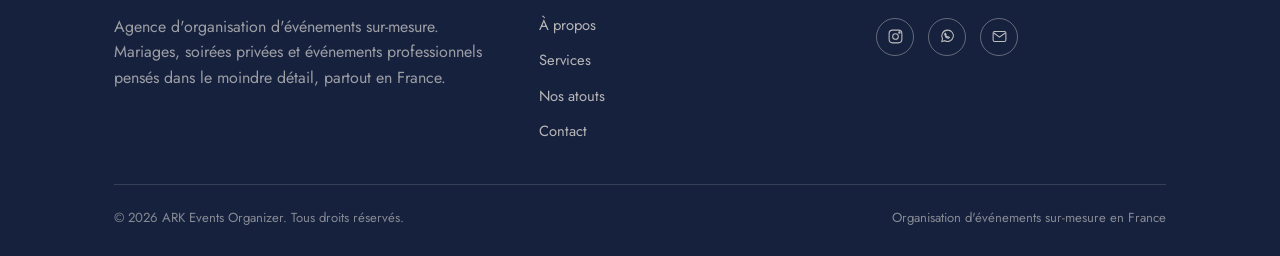
==== commit 84529c07: "Add files via upload" ====
--- a/a-propos.html
+++ b/a-propos.html
@@ -60,9 +60,12 @@
           <div class="stat"><div class="num">∞</div><div class="label">moments inoubliables</div></div>
         </div>
       </div>
-      <div class="split-media reveal">
-        <div class="panel">
-          <img src="assets/img/conference-hall.jpg?v=20260915" alt="Séminaire d'entreprise avec éclairage scénique" loading="lazy">
+      <div class="split-media reveal" style="position:relative;">
+        <span class="spark" style="top:-5%; right:8%; width:11px; height:11px; animation-delay:.9s;" aria-hidden="true"><svg viewBox="0 0 24 24" fill="currentColor"><path d="M12 0c.6 4.8 1.6 7.8 3.4 9.6C17.2 11.4 20.2 12.4 24 13c-3.8.6-6.8 1.6-9.6 3.4C12.6 18.2 12 20.8 12 24c-.6-4.8-1.6-7.8-3.4-9.6C6.8 12.6 3.8 12 0 11c3.8-.6 6.8-1.6 9.6-3.4C11.4 5.8 12 3.2 12 0Z"/></svg></span>
+        <div class="panel-wrap">
+          <div class="panel">
+            <img src="assets/img/conference-hall.jpg?v=20260915" alt="Séminaire d'entreprise avec éclairage scénique" loading="lazy">
+          </div>
         </div>
       </div>
     </div>
@@ -118,6 +121,7 @@
   </section>
 
   <section class="cta-band">
+    <span class="spark" style="top:24%; left:14%; width:13px; height:13px; animation-delay:.6s;" aria-hidden="true"><svg viewBox="0 0 24 24" fill="currentColor"><path d="M12 0c.6 4.8 1.6 7.8 3.4 9.6C17.2 11.4 20.2 12.4 24 13c-3.8.6-6.8 1.6-9.6 3.4C12.6 18.2 12 20.8 12 24c-.6-4.8-1.6-7.8-3.4-9.6C6.8 12.6 3.8 12 0 11c3.8-.6 6.8-1.6 9.6-3.4C11.4 5.8 12 3.2 12 0Z"/></svg></span>
     <div class="container reveal">
       <span class="kicker">Envie d'en discuter ?</span>
       <h2>Racontons ensemble votre prochain événement</h2>
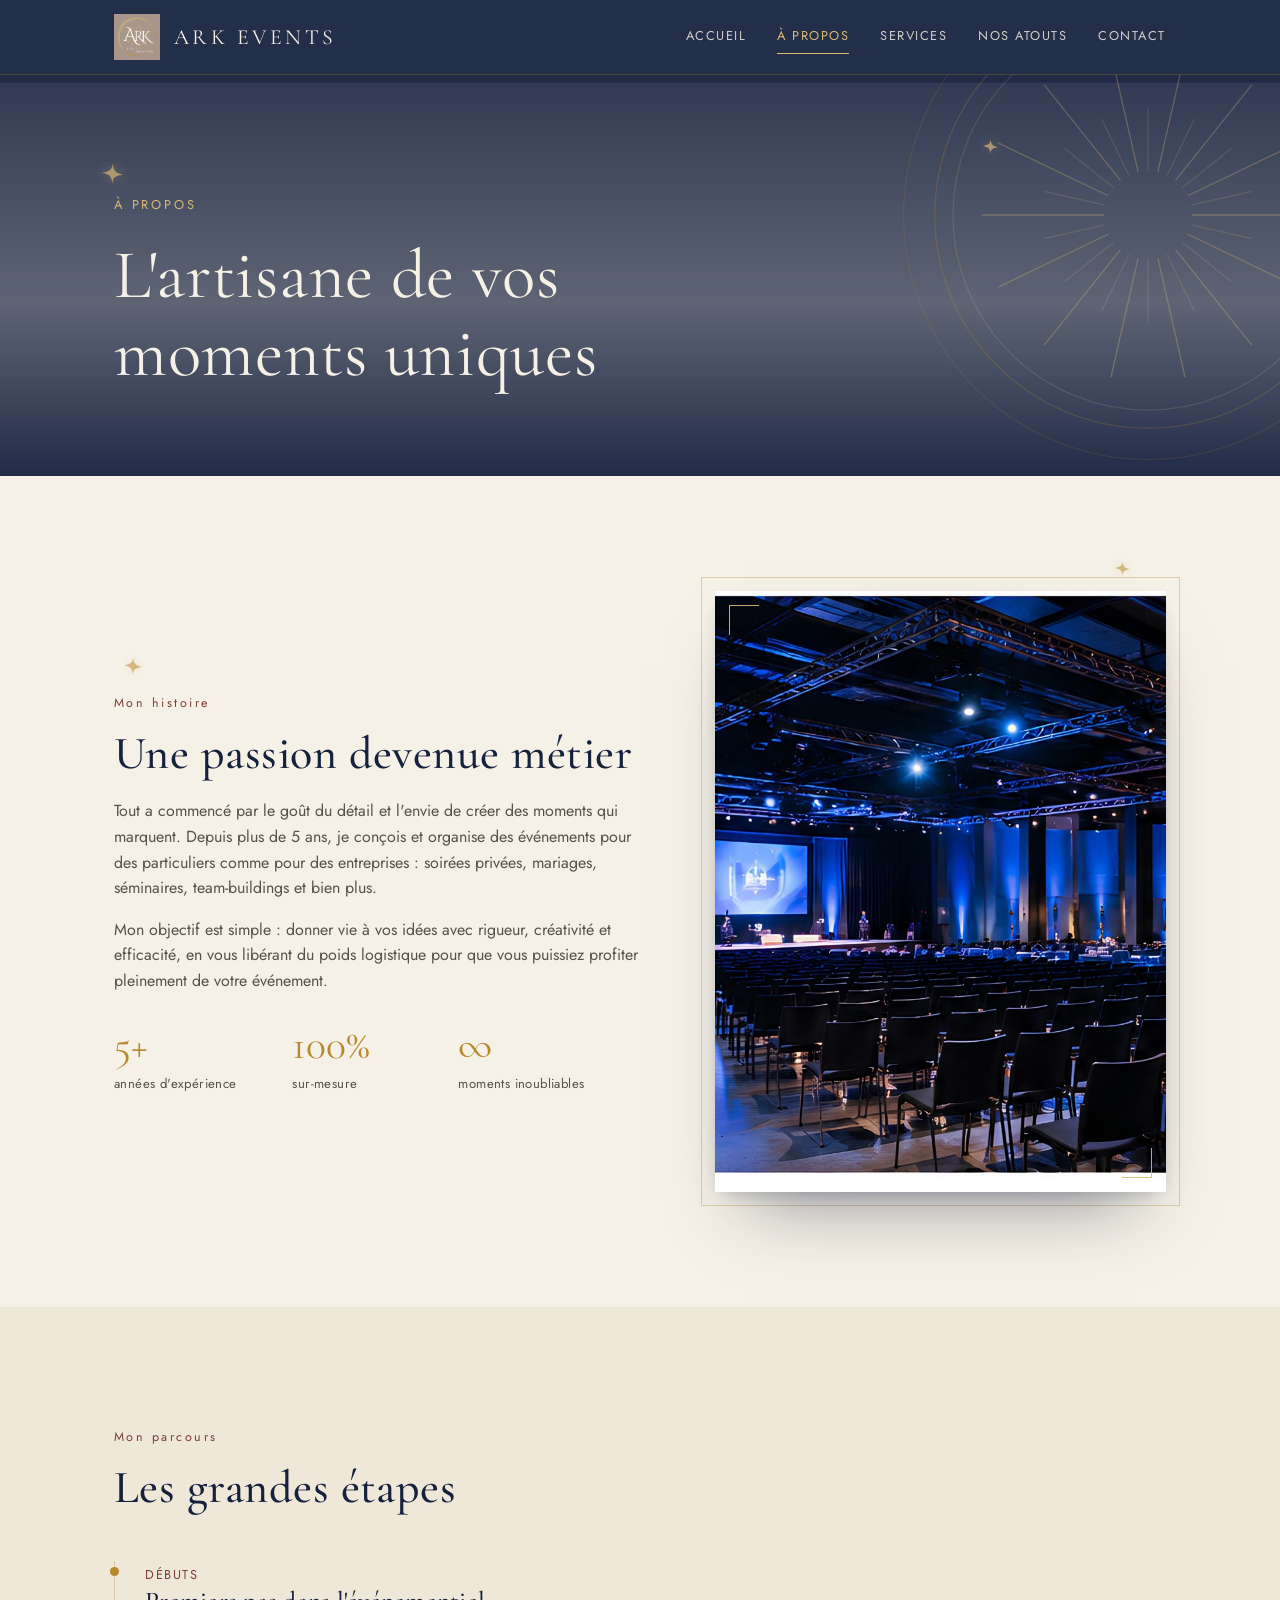
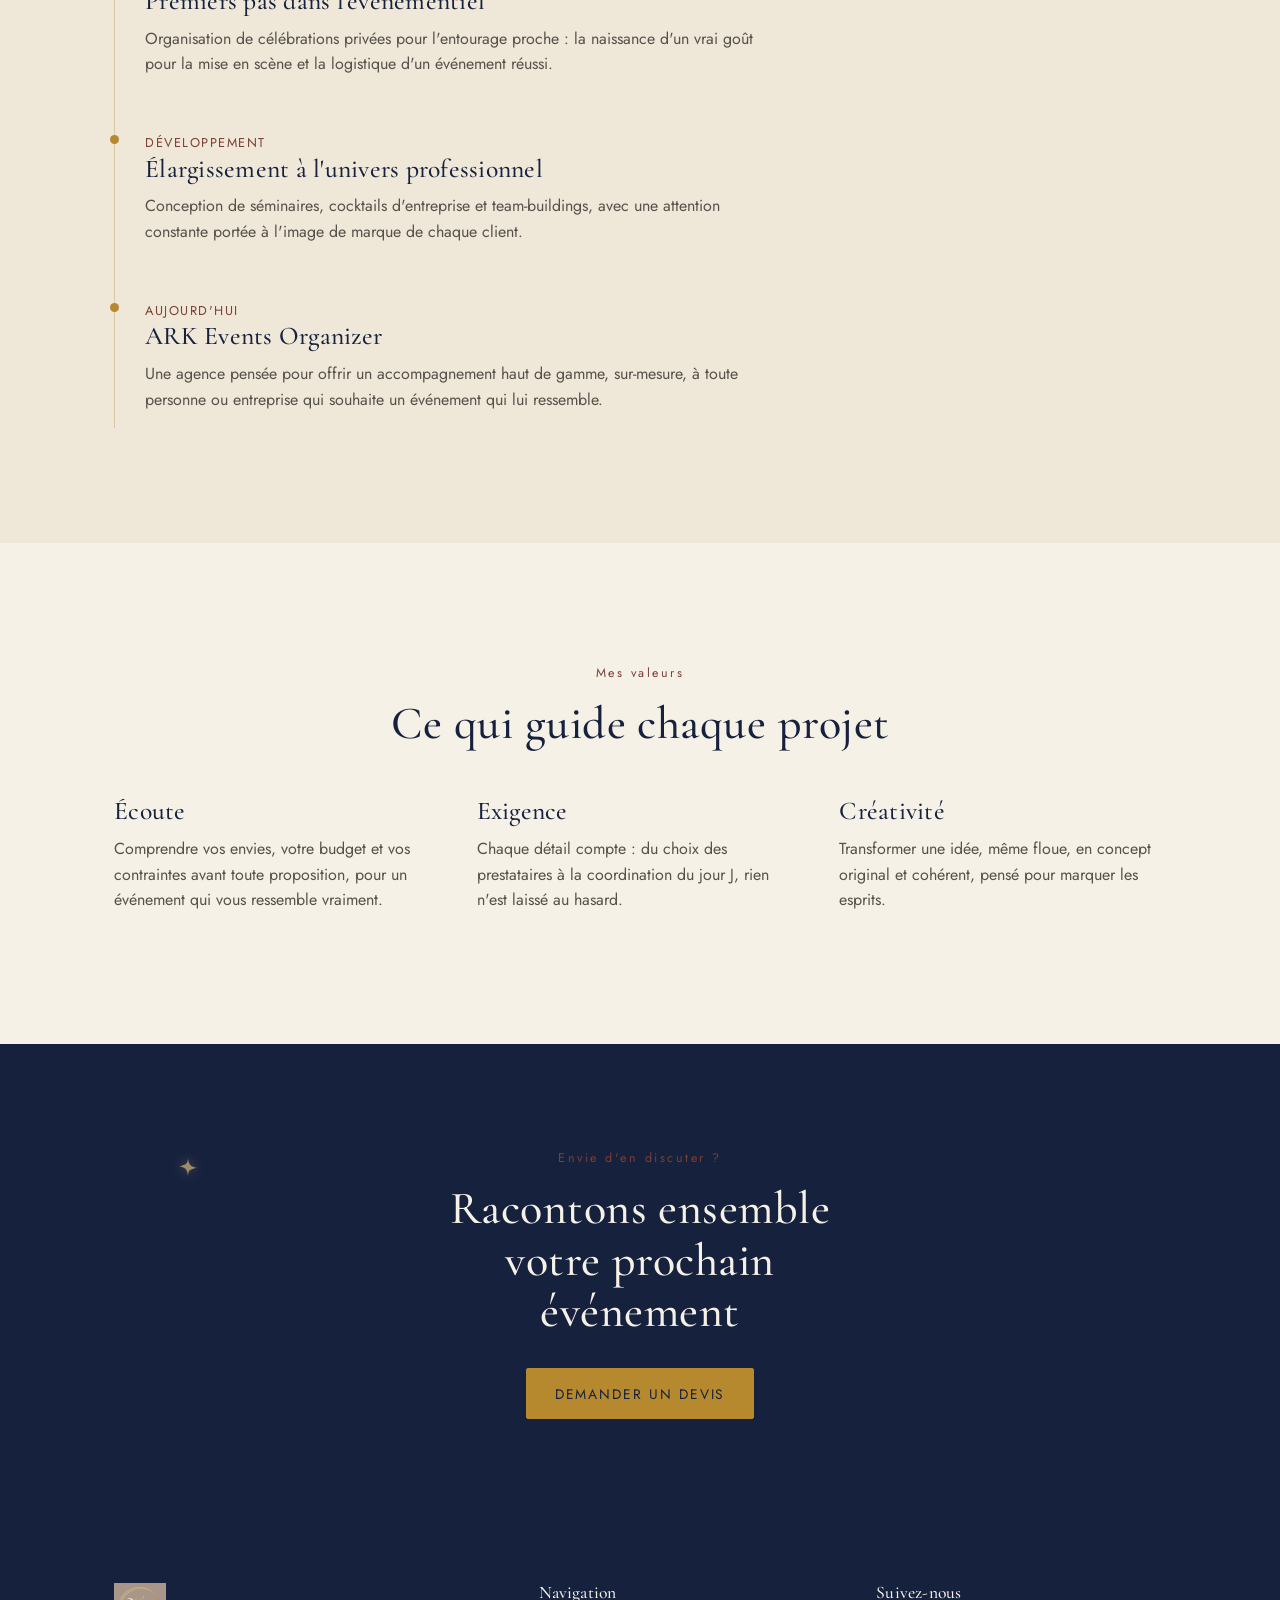
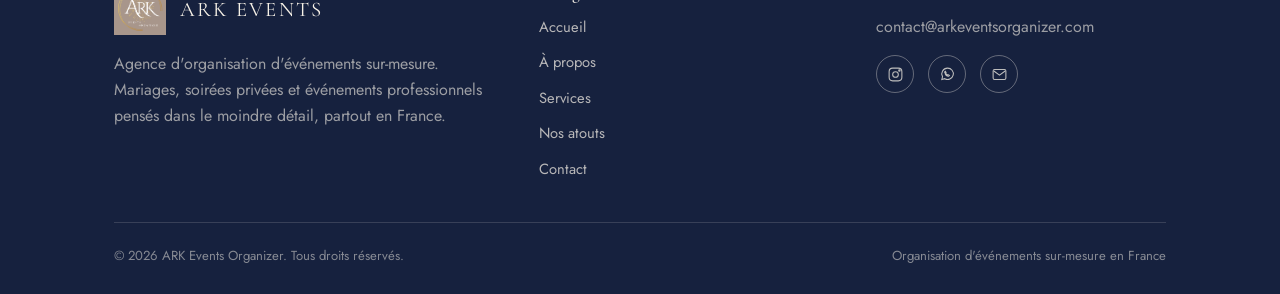
==== commit 48fc5e73: "Add files via upload" ====
--- a/a-propos.html
+++ b/a-propos.html
@@ -33,7 +33,8 @@
 <main>
 
   <section class="page-hero has-photo" style="--photo:url('assets/img/ceremony-aisle.jpg?v=20260915');">
-    <span class="spark" style="top:22%; left:8%; width:15px; height:15px; animation-delay:.4s;" aria-hidden="true"><svg viewBox="0 0 24 24" fill="currentColor"><path d="M12 0c.6 4.8 1.6 7.8 3.4 9.6C17.2 11.4 20.2 12.4 24 13c-3.8.6-6.8 1.6-9.6 3.4C12.6 18.2 12 20.8 12 24c-.6-4.8-1.6-7.8-3.4-9.6C6.8 12.6 3.8 12 0 11c3.8-.6 6.8-1.6 9.6-3.4C11.4 5.8 12 3.2 12 0Z"/></svg></span>
+    <span class="spark shoot" style="top:16%; right:22%; width:15px; height:15px; animation-delay:1.6s;" aria-hidden="true"><svg viewBox="0 0 24 24" fill="currentColor"><path d="M12 0c.6 4.8 1.6 7.8 3.4 9.6C17.2 11.4 20.2 12.4 24 13c-3.8.6-6.8 1.6-9.6 3.4C12.6 18.2 12 20.8 12 24c-.6-4.8-1.6-7.8-3.4-9.6C6.8 12.6 3.8 12 0 11c3.8-.6 6.8-1.6 9.6-3.4C11.4 5.8 12 3.2 12 0Z"/></svg></span>
+    <span class="spark" style="top:22%; left:8%; width:21px; height:21px; animation-delay:.4s;" aria-hidden="true"><svg viewBox="0 0 24 24" fill="currentColor"><path d="M12 0c.6 4.8 1.6 7.8 3.4 9.6C17.2 11.4 20.2 12.4 24 13c-3.8.6-6.8 1.6-9.6 3.4C12.6 18.2 12 20.8 12 24c-.6-4.8-1.6-7.8-3.4-9.6C6.8 12.6 3.8 12 0 11c3.8-.6 6.8-1.6 9.6-3.4C11.4 5.8 12 3.2 12 0Z"/></svg></span>
     <div class="arkmark spin" aria-hidden="true"><svg viewBox="0 0 400 400" xmlns="http://www.w3.org/2000/svg">
 <circle cx="200" cy="200" r="188" stroke="#B6892E" stroke-width="1" opacity="0.28" fill="none"/>
 <circle cx="200" cy="200" r="164" stroke="#B6892E" stroke-width="1" opacity="0.45" fill="none"/>
@@ -49,7 +50,7 @@
   <section class="band-ivory">
     <div class="container split">
       <div class="reveal" style="position:relative;">
-        <span class="spark" style="top:-8%; left:2%; width:13px; height:13px; animation-delay:.8s;" aria-hidden="true"><svg viewBox="0 0 24 24" fill="currentColor"><path d="M12 0c.6 4.8 1.6 7.8 3.4 9.6C17.2 11.4 20.2 12.4 24 13c-3.8.6-6.8 1.6-9.6 3.4C12.6 18.2 12 20.8 12 24c-.6-4.8-1.6-7.8-3.4-9.6C6.8 12.6 3.8 12 0 11c3.8-.6 6.8-1.6 9.6-3.4C11.4 5.8 12 3.2 12 0Z"/></svg></span>
+        <span class="spark" style="top:-8%; left:2%; width:18px; height:18px; animation-delay:.8s;" aria-hidden="true"><svg viewBox="0 0 24 24" fill="currentColor"><path d="M12 0c.6 4.8 1.6 7.8 3.4 9.6C17.2 11.4 20.2 12.4 24 13c-3.8.6-6.8 1.6-9.6 3.4C12.6 18.2 12 20.8 12 24c-.6-4.8-1.6-7.8-3.4-9.6C6.8 12.6 3.8 12 0 11c3.8-.6 6.8-1.6 9.6-3.4C11.4 5.8 12 3.2 12 0Z"/></svg></span>
         <span class="kicker">Mon histoire</span>
         <h2>Une passion devenue métier</h2>
         <p>Tout a commencé par le goût du détail et l'envie de créer des moments qui marquent. Depuis plus de 5 ans, je conçois et organise des événements pour des particuliers comme pour des entreprises : soirées privées, mariages, séminaires, team-buildings et bien plus.</p>
@@ -61,7 +62,7 @@
         </div>
       </div>
       <div class="split-media reveal" style="position:relative;">
-        <span class="spark" style="top:-5%; right:8%; width:11px; height:11px; animation-delay:.9s;" aria-hidden="true"><svg viewBox="0 0 24 24" fill="currentColor"><path d="M12 0c.6 4.8 1.6 7.8 3.4 9.6C17.2 11.4 20.2 12.4 24 13c-3.8.6-6.8 1.6-9.6 3.4C12.6 18.2 12 20.8 12 24c-.6-4.8-1.6-7.8-3.4-9.6C6.8 12.6 3.8 12 0 11c3.8-.6 6.8-1.6 9.6-3.4C11.4 5.8 12 3.2 12 0Z"/></svg></span>
+        <span class="spark" style="top:-5%; right:8%; width:15px; height:15px; animation-delay:.9s;" aria-hidden="true"><svg viewBox="0 0 24 24" fill="currentColor"><path d="M12 0c.6 4.8 1.6 7.8 3.4 9.6C17.2 11.4 20.2 12.4 24 13c-3.8.6-6.8 1.6-9.6 3.4C12.6 18.2 12 20.8 12 24c-.6-4.8-1.6-7.8-3.4-9.6C6.8 12.6 3.8 12 0 11c3.8-.6 6.8-1.6 9.6-3.4C11.4 5.8 12 3.2 12 0Z"/></svg></span>
         <div class="panel-wrap">
           <div class="panel">
             <img src="assets/img/conference-hall.jpg?v=20260915" alt="Séminaire d'entreprise avec éclairage scénique" loading="lazy">
@@ -121,7 +122,7 @@
   </section>
 
   <section class="cta-band">
-    <span class="spark" style="top:24%; left:14%; width:13px; height:13px; animation-delay:.6s;" aria-hidden="true"><svg viewBox="0 0 24 24" fill="currentColor"><path d="M12 0c.6 4.8 1.6 7.8 3.4 9.6C17.2 11.4 20.2 12.4 24 13c-3.8.6-6.8 1.6-9.6 3.4C12.6 18.2 12 20.8 12 24c-.6-4.8-1.6-7.8-3.4-9.6C6.8 12.6 3.8 12 0 11c3.8-.6 6.8-1.6 9.6-3.4C11.4 5.8 12 3.2 12 0Z"/></svg></span>
+    <span class="spark" style="top:24%; left:14%; width:18px; height:18px; animation-delay:.6s;" aria-hidden="true"><svg viewBox="0 0 24 24" fill="currentColor"><path d="M12 0c.6 4.8 1.6 7.8 3.4 9.6C17.2 11.4 20.2 12.4 24 13c-3.8.6-6.8 1.6-9.6 3.4C12.6 18.2 12 20.8 12 24c-.6-4.8-1.6-7.8-3.4-9.6C6.8 12.6 3.8 12 0 11c3.8-.6 6.8-1.6 9.6-3.4C11.4 5.8 12 3.2 12 0Z"/></svg></span>
     <div class="container reveal">
       <span class="kicker">Envie d'en discuter ?</span>
       <h2>Racontons ensemble votre prochain événement</h2>
--- a/assets/style.css
+++ b/assets/style.css
@@ -190,8 +190,9 @@
 .hero .container{ position:relative; z-index:2; }
 .hero.has-photo{
   background:
-    linear-gradient(180deg, rgba(22,33,62,0.86) 0%, rgba(22,33,62,0.6) 45%, rgba(22,33,62,0.95) 100%),
-    url("img/terrace-sunset.jpg") center 42% / cover no-repeat;
+    linear-gradient(180deg, rgba(22,33,62,0.82) 0%, rgba(22,33,62,0.5) 45%, rgba(22,33,62,0.96) 100%),
+    url("img/wedding-table.jpg") center 38% / cover no-repeat;
+  background-attachment: scroll;
 }
 .page-hero.has-photo{
   background:
@@ -238,7 +239,7 @@
   gap: clamp(32px, 6vw, 80px);
   align-items:center;
 }
-.split.reverse{ grid-template-columns: 0.86fr 1fr; }
+.split.reverse{ grid-template-columns: 1.05fr 0.95fr; }
 .split.reverse .split-media{ order:-1; }
 @media (max-width: 860px){
   .split, .split.reverse{ grid-template-columns: 1fr; }
@@ -251,30 +252,68 @@
 .stat .label{ font-size: 0.82rem; color: var(--text-dim); margin-top:6px; letter-spacing:0.03em; }
 .band-ink .stat .label{ color: rgba(246,241,231,0.65); }
 
-/* ---------- media / panneau photo ---------- */
+/* ---------- media / panneau photo (cadre premium, sans carré ni liseré) ---------- */
+.panel-wrap{
+  position:relative;
+  perspective: 1200px;
+}
+.panel-wrap::before{
+  content:"";
+  position:absolute;
+  inset: -14px;
+  border: 1px solid var(--line);
+  z-index:0;
+  pointer-events:none;
+  transition: inset .5s ease, border-color .5s ease;
+}
+.panel-wrap:hover::before{ inset: -20px; border-color: rgba(182,137,46,0.6); }
+
 .panel{
   position:relative;
-  aspect-ratio: 4/5;
-  border-radius: var(--radius);
+  aspect-ratio: 3/4;
+  border-radius: 0;
   background: linear-gradient(155deg, #C7B29B 0%, #A9927F 46%, #8B7360 100%);
   overflow:hidden;
   display:flex; align-items:center; justify-content:center;
-  box-shadow: 0 30px 60px -30px rgba(22,33,62,0.45);
+  box-shadow: 0 40px 70px -34px rgba(22,33,62,0.5), 0 6px 18px -8px rgba(22,33,62,0.3);
+  will-change: transform;
+  transition: transform .5s cubic-bezier(.2,.8,.2,1), box-shadow .5s ease;
+  transform-style: preserve-3d;
+  z-index:1;
 }
 .panel img{
   position:absolute; inset:0; width:100%; height:100%; object-fit:cover;
-  transition: transform 0.8s ease;
-}
-.panel:hover img{ transform: scale(1.04); }
+  transition: transform 1s ease;
+}
+.panel:hover img{ transform: scale(1.055); }
 .panel .arkmark{ width:78%; height:78%; opacity:0.85; }
+
+/* coins dorés type "galerie", au lieu du liseré blanc plein */
+.panel::before,
 .panel::after{
   content:"";
-  position:absolute; inset: 16px;
-  border: 1px solid rgba(246,241,231,0.55);
+  position:absolute;
+  width: 30px; height: 30px;
+  border-color: var(--gold-soft);
+  border-style: solid;
+  border-width: 0;
   pointer-events:none;
   z-index:2;
-}
-.panel.short{ aspect-ratio: 16/10; }
+  opacity: .9;
+}
+.panel::before{
+  top: 14px; left: 14px;
+  border-top-width: 1.5px; border-left-width: 1.5px;
+}
+.panel::after{
+  bottom: 14px; right: 14px;
+  border-bottom-width: 1.5px; border-right-width: 1.5px;
+}
+.panel.short{ aspect-ratio: 4/3; }
+@media (max-width: 640px){
+  .panel{ aspect-ratio: 4/5; }
+  .panel.short{ aspect-ratio: 16/11; }
+}
 
 /* ---------- listes de services ---------- */
 .service-list{ display:flex; flex-direction:column; }
@@ -444,9 +483,10 @@
   pointer-events: none;
   z-index: 3;
   animation: twinkle 3.2s ease-in-out infinite;
+  filter: drop-shadow(0 0 6px rgba(216,185,120,0.55));
 }
 .spark svg{ display:block; width:100%; height:100%; }
-.band-ivory .spark, .band-dim .spark{ color: var(--gold); opacity:0.55; }
+.band-ivory .spark, .band-dim .spark{ color: var(--gold); opacity:0.55; filter: drop-shadow(0 0 5px rgba(182,137,46,0.35)); }
 @keyframes twinkle{
   0%, 100%{ transform: scale(0.55) rotate(0deg); opacity: 0.2; }
   50%{ transform: scale(1) rotate(12deg); opacity: 0.9; }
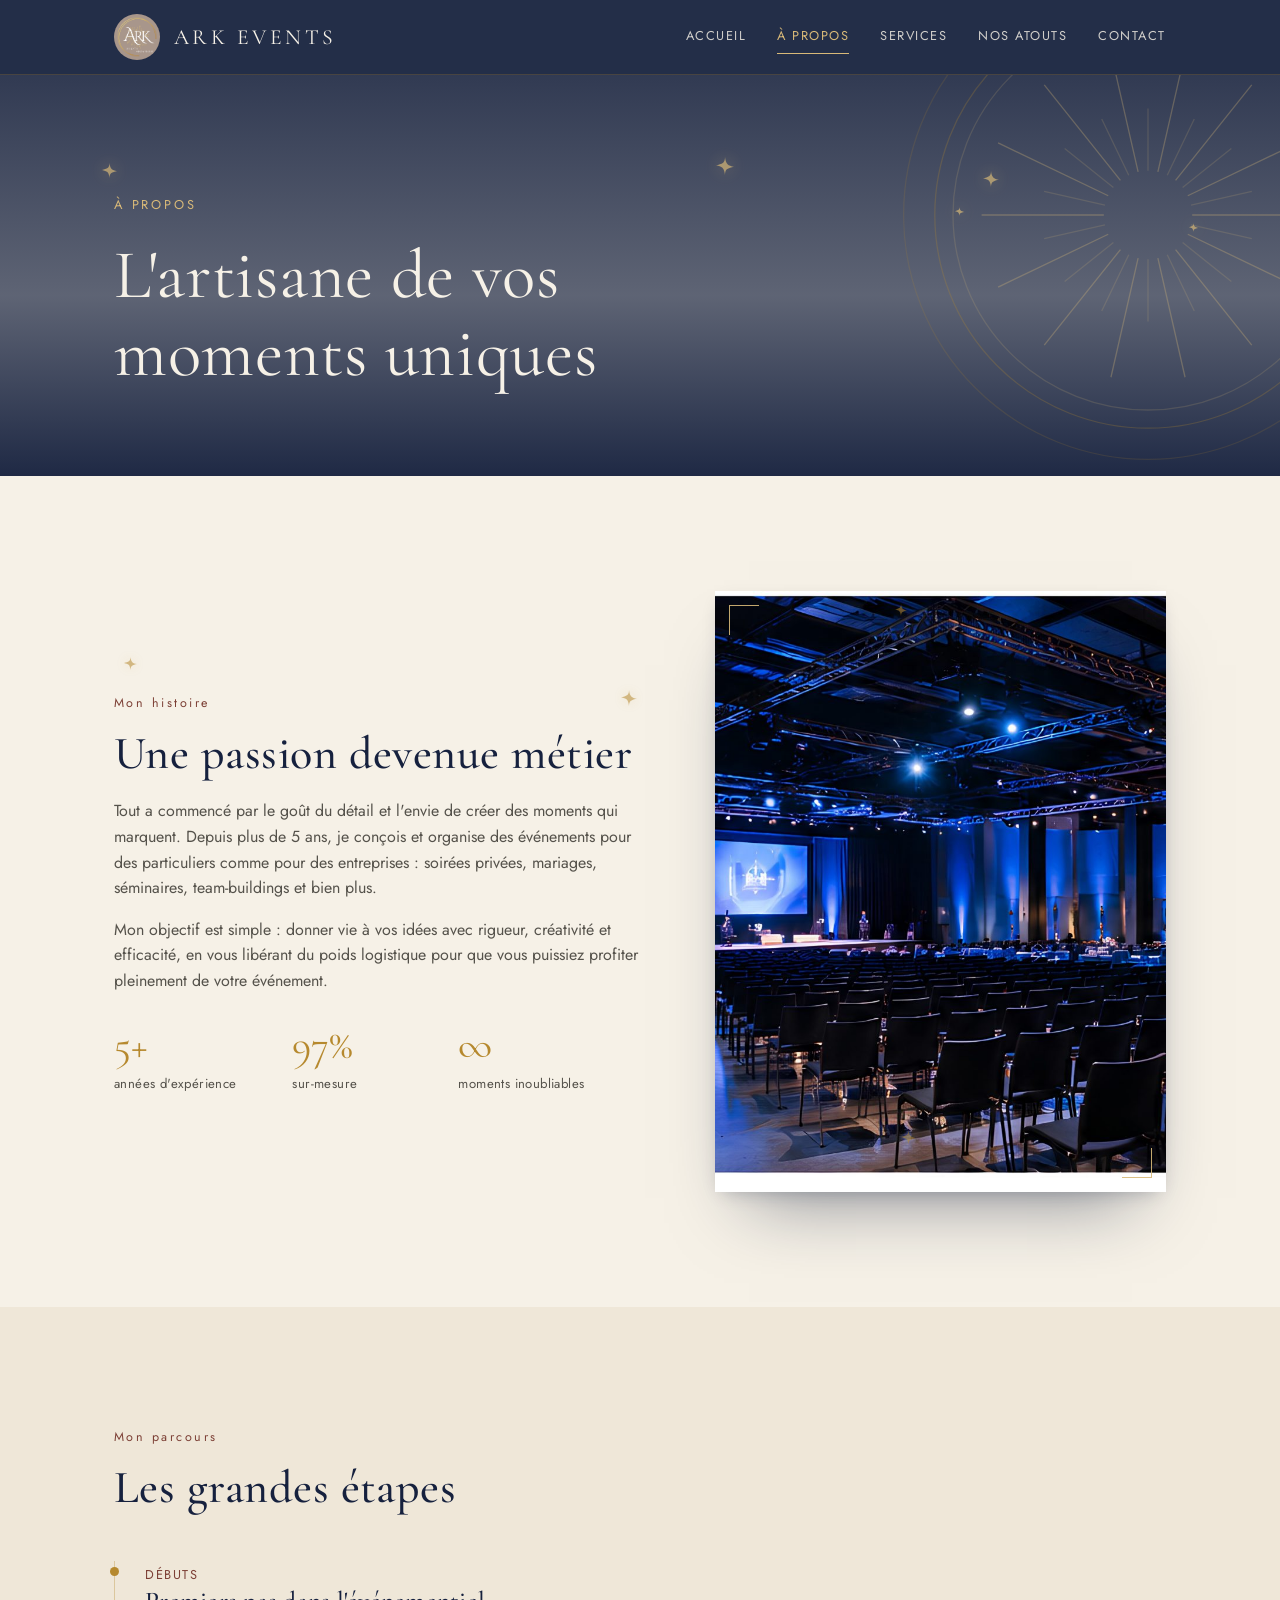
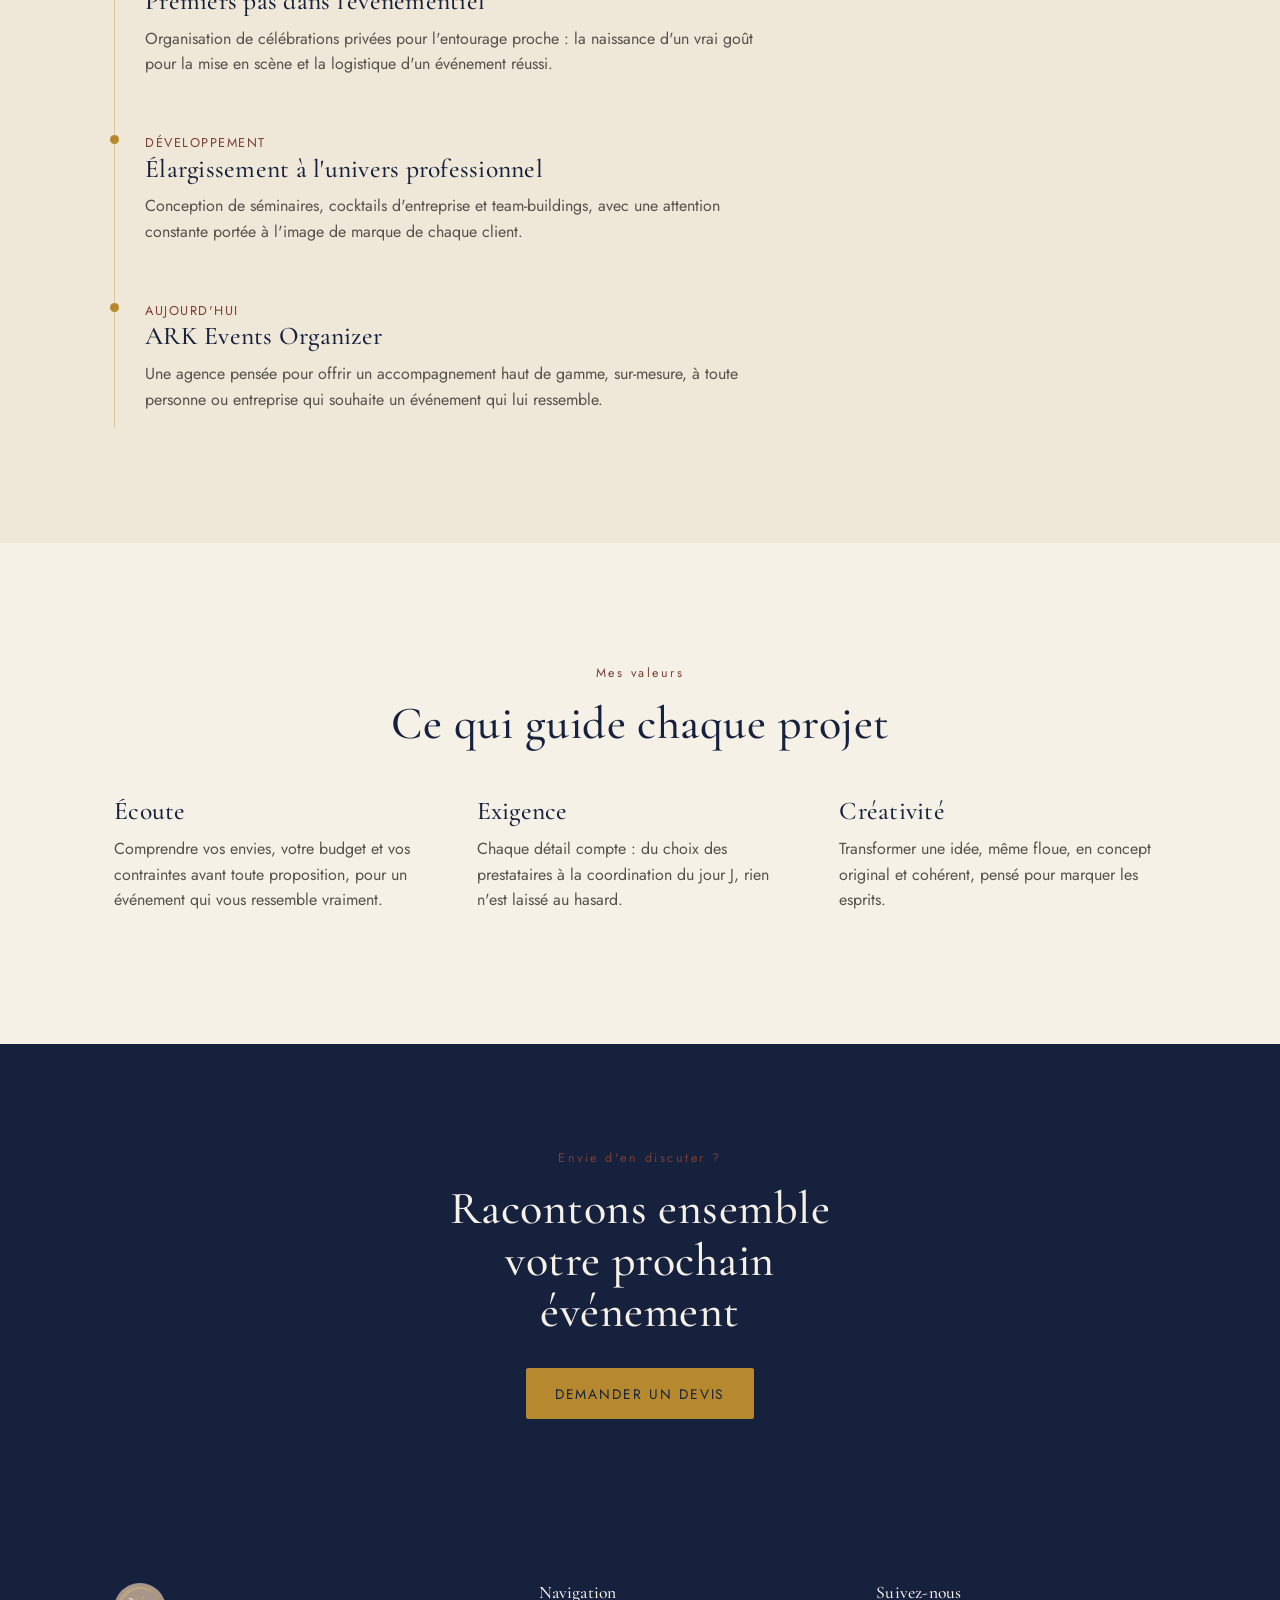
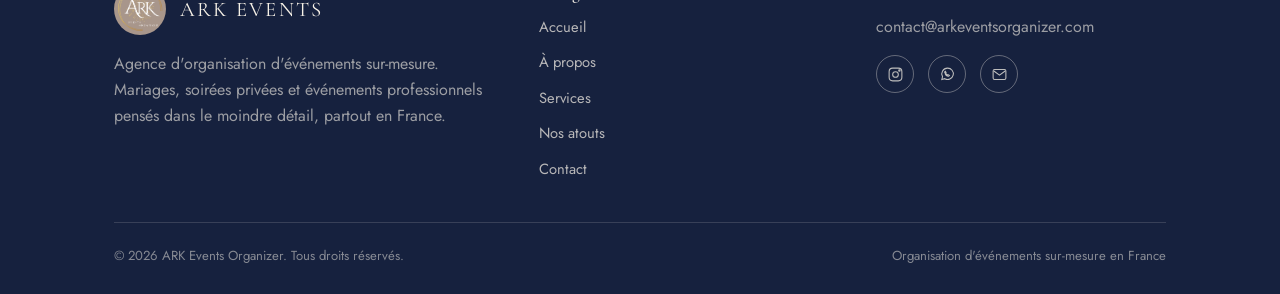
==== commit ce2ad676: "Add files via upload" ====
--- a/a-propos.html
+++ b/a-propos.html
@@ -5,16 +5,16 @@
 <meta name="viewport" content="width=device-width, initial-scale=1.0">
 <title>À propos — ARK Events Organizer</title>
 <meta name="description" content="Découvrez le parcours, les valeurs et la méthode d'ARK Events Organizer, agence d'organisation d'événements sur-mesure.">
-<link rel="icon" href="assets/img/logo.png?v=20260915">
+<link rel="icon" href="assets/img/logo.png?v=20260916b">
 <link rel="preconnect" href="https://fonts.googleapis.com">
 <link href="https://fonts.googleapis.com/css2?family=Cormorant+Garamond:ital,wght@0,400;0,500;1,400&family=Jost:wght@300;400;500&display=swap" rel="stylesheet">
-<link rel="stylesheet" href="assets/style.css?v=20260915">
+<link rel="stylesheet" href="assets/style.css?v=20260916b">
 </head>
 <body>
 <header class="site-header">
   <div class="container">
     <a href="index.html" class="brand">
-      <img src="assets/img/logo.png?v=20260915" alt="ARK Events Organizer">
+      <img src="assets/img/logo.png?v=20260916b" alt="ARK Events Organizer">
       <span class="brand-word">ARK EVENTS</span>
     </a>
     <nav class="nav" aria-label="Navigation principale">
@@ -32,9 +32,8 @@
 
 <main>
 
-  <section class="page-hero has-photo" style="--photo:url('assets/img/ceremony-aisle.jpg?v=20260915');">
-    <span class="spark shoot" style="top:16%; right:22%; width:15px; height:15px; animation-delay:1.6s;" aria-hidden="true"><svg viewBox="0 0 24 24" fill="currentColor"><path d="M12 0c.6 4.8 1.6 7.8 3.4 9.6C17.2 11.4 20.2 12.4 24 13c-3.8.6-6.8 1.6-9.6 3.4C12.6 18.2 12 20.8 12 24c-.6-4.8-1.6-7.8-3.4-9.6C6.8 12.6 3.8 12 0 11c3.8-.6 6.8-1.6 9.6-3.4C11.4 5.8 12 3.2 12 0Z"/></svg></span>
-    <span class="spark" style="top:22%; left:8%; width:21px; height:21px; animation-delay:.4s;" aria-hidden="true"><svg viewBox="0 0 24 24" fill="currentColor"><path d="M12 0c.6 4.8 1.6 7.8 3.4 9.6C17.2 11.4 20.2 12.4 24 13c-3.8.6-6.8 1.6-9.6 3.4C12.6 18.2 12 20.8 12 24c-.6-4.8-1.6-7.8-3.4-9.6C6.8 12.6 3.8 12 0 11c3.8-.6 6.8-1.6 9.6-3.4C11.4 5.8 12 3.2 12 0Z"/></svg></span>
+  <section class="page-hero has-photo" style="--photo:url('assets/img/ceremony-aisle.jpg?v=20260916b');" data-stars="4">
+    <span class="spark" style="top:22%; left:8%; width:15px; height:15px; animation-delay:.4s;" aria-hidden="true"><svg viewBox="0 0 24 24" fill="currentColor"><path d="M12 0c.6 4.8 1.6 7.8 3.4 9.6C17.2 11.4 20.2 12.4 24 13c-3.8.6-6.8 1.6-9.6 3.4C12.6 18.2 12 20.8 12 24c-.6-4.8-1.6-7.8-3.4-9.6C6.8 12.6 3.8 12 0 11c3.8-.6 6.8-1.6 9.6-3.4C11.4 5.8 12 3.2 12 0Z"/></svg></span>
     <div class="arkmark spin" aria-hidden="true"><svg viewBox="0 0 400 400" xmlns="http://www.w3.org/2000/svg">
 <circle cx="200" cy="200" r="188" stroke="#B6892E" stroke-width="1" opacity="0.28" fill="none"/>
 <circle cx="200" cy="200" r="164" stroke="#B6892E" stroke-width="1" opacity="0.45" fill="none"/>
@@ -47,10 +46,10 @@
     </div>
   </section>
 
-  <section class="band-ivory">
+  <section class="band-ivory" data-stars="3">
     <div class="container split">
       <div class="reveal" style="position:relative;">
-        <span class="spark" style="top:-8%; left:2%; width:18px; height:18px; animation-delay:.8s;" aria-hidden="true"><svg viewBox="0 0 24 24" fill="currentColor"><path d="M12 0c.6 4.8 1.6 7.8 3.4 9.6C17.2 11.4 20.2 12.4 24 13c-3.8.6-6.8 1.6-9.6 3.4C12.6 18.2 12 20.8 12 24c-.6-4.8-1.6-7.8-3.4-9.6C6.8 12.6 3.8 12 0 11c3.8-.6 6.8-1.6 9.6-3.4C11.4 5.8 12 3.2 12 0Z"/></svg></span>
+        <span class="spark" style="top:-8%; left:2%; width:13px; height:13px; animation-delay:.8s;" aria-hidden="true"><svg viewBox="0 0 24 24" fill="currentColor"><path d="M12 0c.6 4.8 1.6 7.8 3.4 9.6C17.2 11.4 20.2 12.4 24 13c-3.8.6-6.8 1.6-9.6 3.4C12.6 18.2 12 20.8 12 24c-.6-4.8-1.6-7.8-3.4-9.6C6.8 12.6 3.8 12 0 11c3.8-.6 6.8-1.6 9.6-3.4C11.4 5.8 12 3.2 12 0Z"/></svg></span>
         <span class="kicker">Mon histoire</span>
         <h2>Une passion devenue métier</h2>
         <p>Tout a commencé par le goût du détail et l'envie de créer des moments qui marquent. Depuis plus de 5 ans, je conçois et organise des événements pour des particuliers comme pour des entreprises : soirées privées, mariages, séminaires, team-buildings et bien plus.</p>
@@ -61,12 +60,9 @@
           <div class="stat"><div class="num">∞</div><div class="label">moments inoubliables</div></div>
         </div>
       </div>
-      <div class="split-media reveal" style="position:relative;">
-        <span class="spark" style="top:-5%; right:8%; width:15px; height:15px; animation-delay:.9s;" aria-hidden="true"><svg viewBox="0 0 24 24" fill="currentColor"><path d="M12 0c.6 4.8 1.6 7.8 3.4 9.6C17.2 11.4 20.2 12.4 24 13c-3.8.6-6.8 1.6-9.6 3.4C12.6 18.2 12 20.8 12 24c-.6-4.8-1.6-7.8-3.4-9.6C6.8 12.6 3.8 12 0 11c3.8-.6 6.8-1.6 9.6-3.4C11.4 5.8 12 3.2 12 0Z"/></svg></span>
-        <div class="panel-wrap">
-          <div class="panel">
-            <img src="assets/img/conference-hall.jpg?v=20260915" alt="Séminaire d'entreprise avec éclairage scénique" loading="lazy">
-          </div>
+      <div class="split-media reveal">
+        <div class="panel">
+          <img src="assets/img/conference-hall.jpg?v=20260916b" alt="Séminaire d'entreprise avec éclairage scénique" loading="lazy">
         </div>
       </div>
     </div>
@@ -122,7 +118,6 @@
   </section>
 
   <section class="cta-band">
-    <span class="spark" style="top:24%; left:14%; width:18px; height:18px; animation-delay:.6s;" aria-hidden="true"><svg viewBox="0 0 24 24" fill="currentColor"><path d="M12 0c.6 4.8 1.6 7.8 3.4 9.6C17.2 11.4 20.2 12.4 24 13c-3.8.6-6.8 1.6-9.6 3.4C12.6 18.2 12 20.8 12 24c-.6-4.8-1.6-7.8-3.4-9.6C6.8 12.6 3.8 12 0 11c3.8-.6 6.8-1.6 9.6-3.4C11.4 5.8 12 3.2 12 0Z"/></svg></span>
     <div class="container reveal">
       <span class="kicker">Envie d'en discuter ?</span>
       <h2>Racontons ensemble votre prochain événement</h2>
@@ -138,7 +133,7 @@
     <div class="footer-grid">
       <div>
         <div class="footer-brand">
-          <img src="assets/img/logo.png?v=20260915" alt="ARK Events Organizer">
+          <img src="assets/img/logo.png?v=20260916b" alt="ARK Events Organizer">
           <span>ARK EVENTS</span>
         </div>
         <p>Agence d'organisation d'événements sur-mesure. Mariages, soirées privées et événements professionnels pensés dans le moindre détail, partout en France.</p>
@@ -170,6 +165,6 @@
   </div>
 </footer>
 
-<script src="script.js?v=20260915"></script>
+<script src="script.js?v=20260916b"></script>
 </body>
 </html>
--- a/assets/style.css
+++ b/assets/style.css
@@ -108,7 +108,7 @@
   padding-block: 14px;
 }
 .brand{ display:flex; align-items:center; gap:14px; }
-.brand img{ height: 46px; width:auto; }
+.brand img{ height: 46px; width:46px; object-fit:cover; border-radius:50%; }
 .brand-word{ font-family: var(--serif); color: var(--ivory); font-size: 1.35rem; letter-spacing: 0.16em; }
 
 .nav{ display:flex; align-items:center; gap: clamp(18px, 2.4vw, 40px); }
@@ -161,7 +161,7 @@
 .footer-links a{ color: rgba(246,241,231,0.72); font-size:0.92rem; transition: color .3s ease; }
 .footer-links a:hover{ color: var(--gold-soft); }
 .footer-brand{ display:flex; align-items:center; gap:14px; margin-bottom:16px; }
-.footer-brand img{ height:52px; }
+.footer-brand img{ height:52px; width:52px; object-fit:cover; border-radius:50%; }
 .footer-brand span{ font-family: var(--serif); font-size:1.3rem; color: var(--ivory); letter-spacing:0.1em; }
 .social-row{ display:flex; gap:14px; margin-top:14px; }
 .social-row a{
@@ -185,13 +185,16 @@
   background: var(--ink);
   color: var(--ivory);
   overflow:hidden;
-  padding-block: clamp(90px, 16vw, 170px) clamp(70px, 12vw, 130px);
-}
-.hero .container{ position:relative; z-index:2; }
+  display:flex;
+  align-items:center;
+  min-height: min(86vh, 800px);
+  padding-block: clamp(120px, 14vw, 170px) clamp(60px, 8vw, 100px);
+}
+.hero .container{ position:relative; z-index:2; width:100%; text-align:center; }
 .hero.has-photo{
   background:
-    linear-gradient(180deg, rgba(22,33,62,0.82) 0%, rgba(22,33,62,0.5) 45%, rgba(22,33,62,0.96) 100%),
-    url("img/wedding-table.jpg") center 38% / cover no-repeat;
+    linear-gradient(180deg, rgba(22,33,62,0.78) 0%, rgba(22,33,62,0.5) 42%, rgba(22,33,62,0.95) 100%),
+    url("img/hero-event.jpg") center 40% / cover no-repeat;
   background-attachment: scroll;
 }
 .page-hero.has-photo{
@@ -203,11 +206,15 @@
   font-size: 0.8rem; letter-spacing: 0.22em; text-transform: uppercase;
   color: var(--gold-soft); margin-bottom: 22px; display:block;
 }
-.hero h1{ color: var(--ivory); max-width: 15ch; }
+.hero h1{ color: var(--ivory); max-width: 19ch; margin-inline:auto; }
+.hero.has-photo h1, .hero.has-photo .hero-lede, .hero.has-photo .hero-eyebrow{ text-shadow: 0 2px 20px rgba(0,0,0,0.55); }
 .hero h1 em{ font-style: italic; color: var(--gold-soft); }
-.hero-lede{ color: rgba(246,241,231,0.78); font-size: 1.15rem; max-width: 46ch; margin-top: 18px; }
-.hero-actions{ display:flex; gap:18px; margin-top: 40px; flex-wrap:wrap; }
-.hero .arkmark{ top: -10%; right: -6%; width: min(58vw, 620px); height: min(58vw, 620px); }
+.hero-lede{ color: rgba(246,241,231,0.82); font-size: 1.15rem; max-width: 46ch; margin: 18px auto 0; }
+.hero-actions{ display:flex; gap:18px; margin-top: 40px; flex-wrap:wrap; justify-content:center; }
+.hero .arkmark{ top: -12%; right: -8%; width: min(56vw, 600px); height: min(56vw, 600px); opacity:0.35; }
+@media (max-width: 640px){
+  .hero{ min-height: min(92vh, 680px); }
+}
 
 /* ---------- bandes / sections ---------- */
 section{ padding-block: clamp(64px, 9vw, 120px); }
@@ -276,9 +283,6 @@
   overflow:hidden;
   display:flex; align-items:center; justify-content:center;
   box-shadow: 0 40px 70px -34px rgba(22,33,62,0.5), 0 6px 18px -8px rgba(22,33,62,0.3);
-  will-change: transform;
-  transition: transform .5s cubic-bezier(.2,.8,.2,1), box-shadow .5s ease;
-  transform-style: preserve-3d;
   z-index:1;
 }
 .panel img{
@@ -482,14 +486,35 @@
   opacity: 0.7;
   pointer-events: none;
   z-index: 3;
-  animation: twinkle 3.2s ease-in-out infinite;
-  filter: drop-shadow(0 0 6px rgba(216,185,120,0.55));
+  animation: twinkle 3.4s ease-in-out infinite;
+  filter: drop-shadow(0 0 8px rgba(216,185,120,0.65));
 }
 .spark svg{ display:block; width:100%; height:100%; }
-.band-ivory .spark, .band-dim .spark{ color: var(--gold); opacity:0.55; filter: drop-shadow(0 0 5px rgba(182,137,46,0.35)); }
+.band-ivory .spark, .band-dim .spark{ color: var(--gold); opacity:0.55; filter: drop-shadow(0 0 6px rgba(182,137,46,0.4)); }
 @keyframes twinkle{
   0%, 100%{ transform: scale(0.55) rotate(0deg); opacity: 0.2; }
-  50%{ transform: scale(1) rotate(12deg); opacity: 0.9; }
+  50%{ transform: scale(1.15) rotate(12deg); opacity: 0.95; }
+}
+
+/* ---------- étoile filante (accent galaxie, réservé aux fonds sombres) ---------- */
+.spark.shoot{
+  animation: shoot-fly 6.5s ease-in infinite;
+}
+.spark.shoot::before{
+  content:"";
+  position:absolute;
+  top:50%; right:100%;
+  width: 64px; height:1.5px;
+  background: linear-gradient(90deg, transparent, rgba(216,185,120,0.75));
+  transform: translateY(-50%) rotate(180deg);
+  transform-origin: right center;
+}
+@keyframes shoot-fly{
+  0%{ transform: translate(0,0) scale(0.6) rotate(0deg); opacity: 0; }
+  4%{ opacity: 1; }
+  8%{ transform: translate(20px,13px) scale(1) rotate(0deg); }
+  34%{ transform: translate(140px, 90px) scale(1) rotate(0deg); opacity: 0; }
+  100%{ opacity: 0; transform: translate(0,0) scale(0.6) rotate(0deg); }
 }
 
 /* ---------- rotation lente du motif de marque (arrière-plan animé, léger) ---------- */
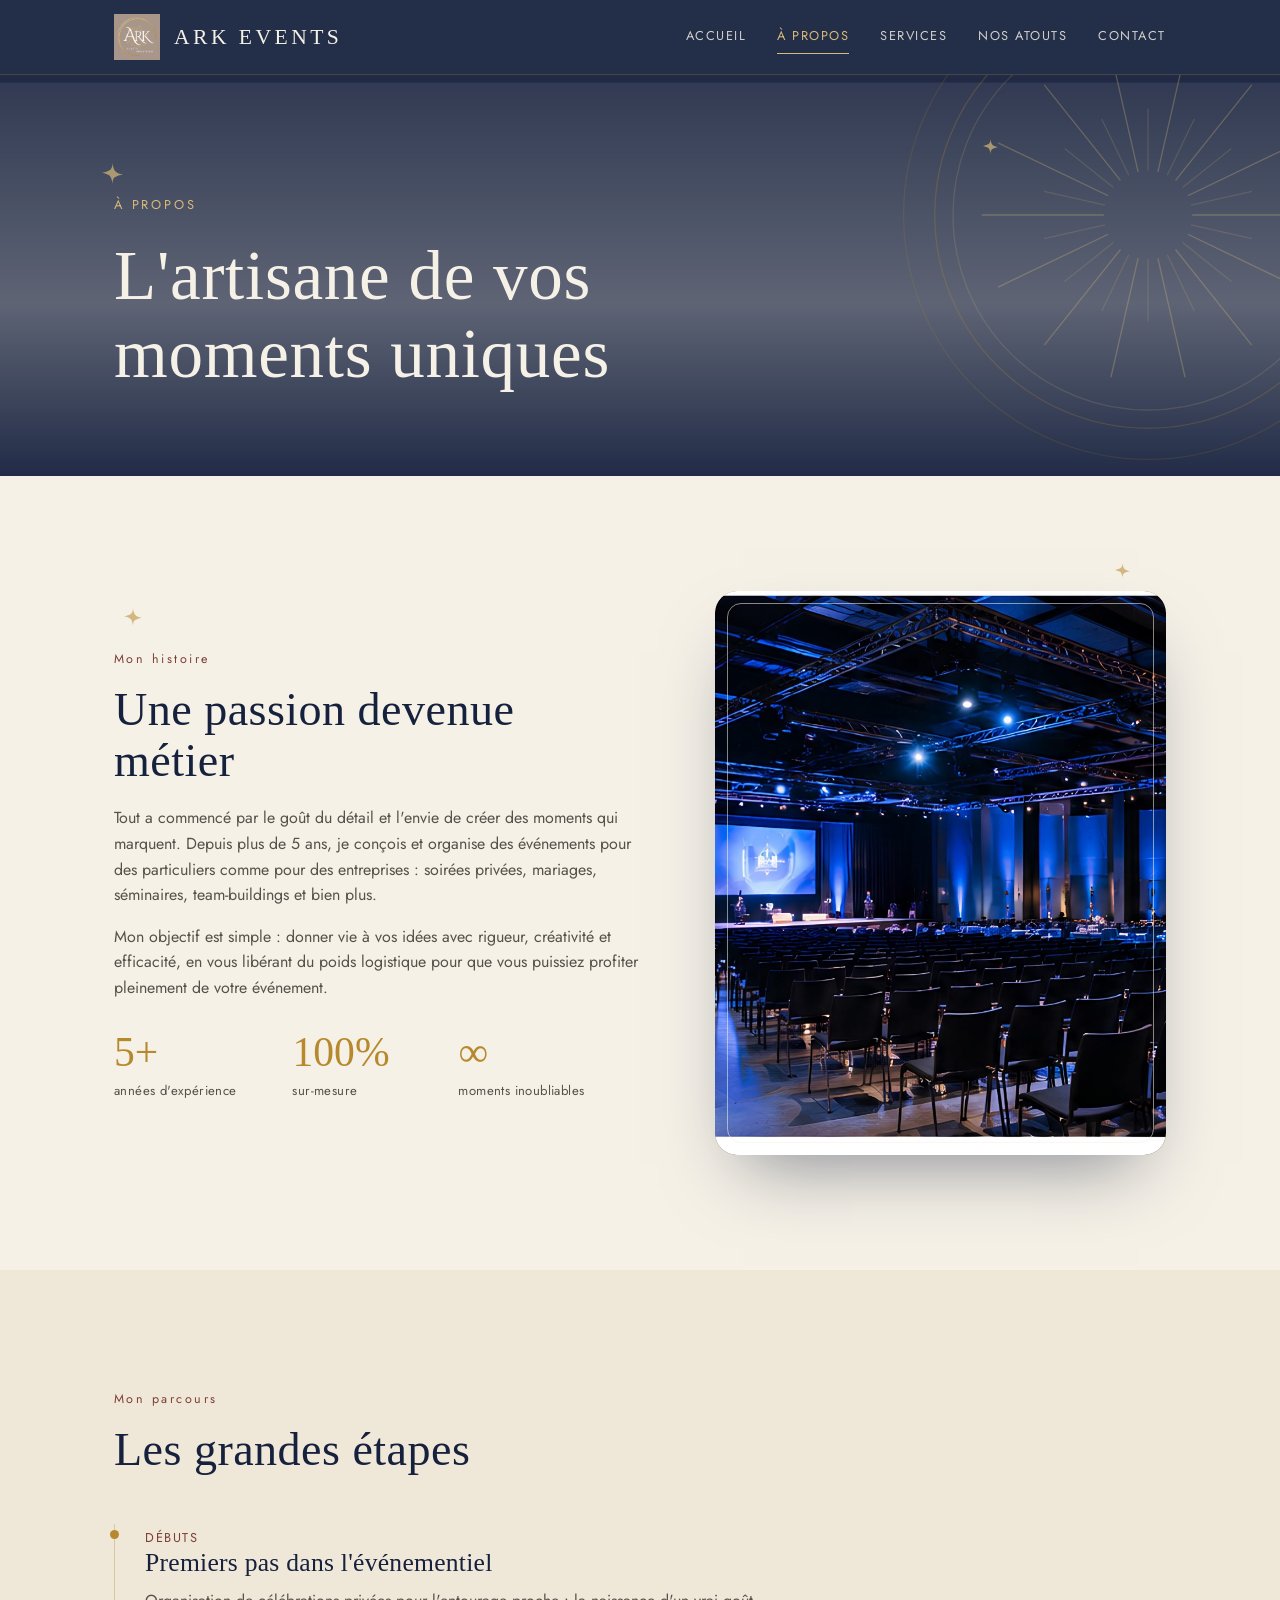
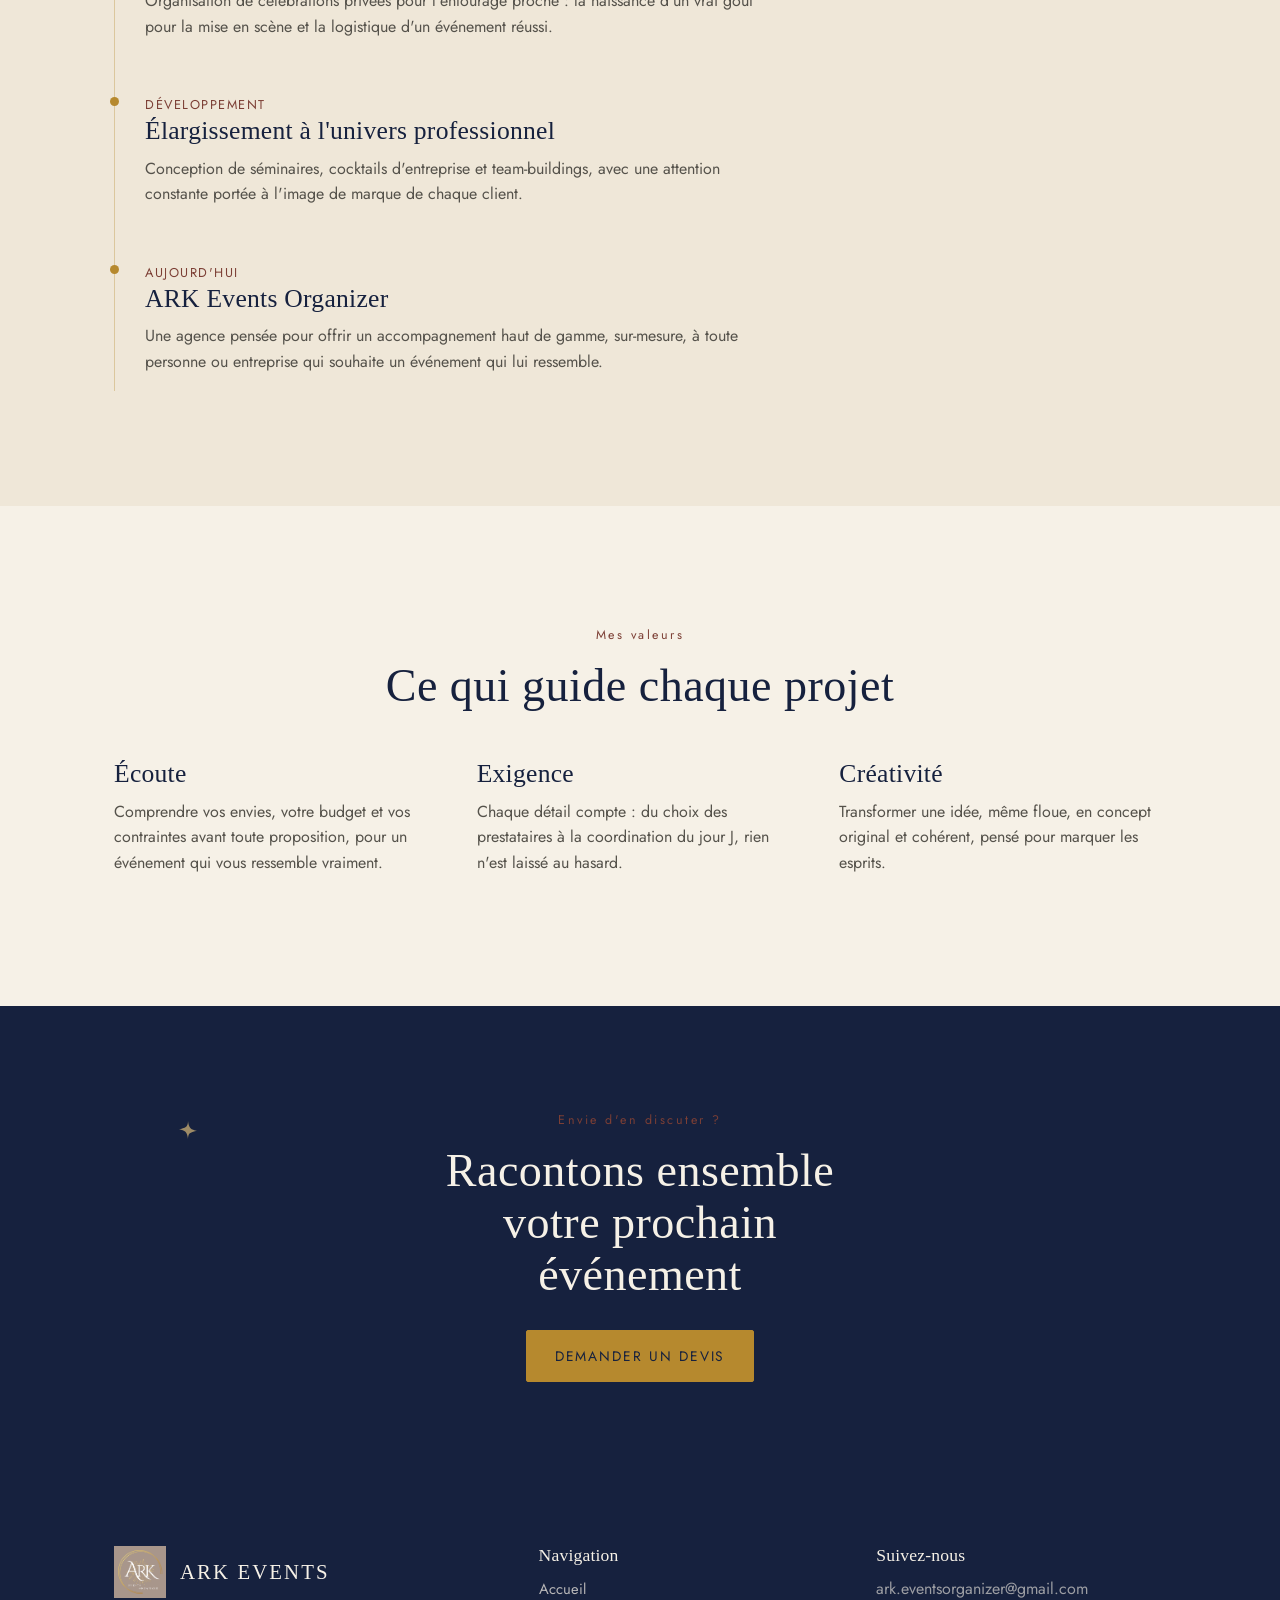
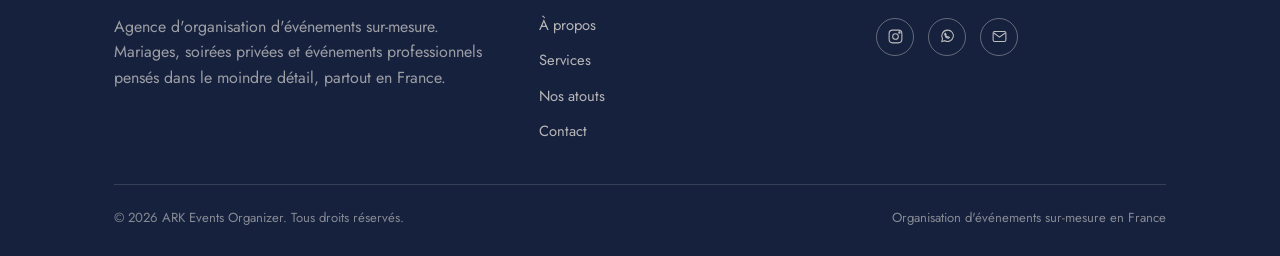
==== commit 05e610e6: "Add files via upload" ====
--- a/a-propos.html
+++ b/a-propos.html
@@ -5,16 +5,16 @@
 <meta name="viewport" content="width=device-width, initial-scale=1.0">
 <title>À propos — ARK Events Organizer</title>
 <meta name="description" content="Découvrez le parcours, les valeurs et la méthode d'ARK Events Organizer, agence d'organisation d'événements sur-mesure.">
-<link rel="icon" href="assets/img/logo.png?v=20260916b">
+<link rel="icon" href="assets/img/logo.png?v=20260915">
 <link rel="preconnect" href="https://fonts.googleapis.com">
-<link href="https://fonts.googleapis.com/css2?family=Cormorant+Garamond:ital,wght@0,400;0,500;1,400&family=Jost:wght@300;400;500&display=swap" rel="stylesheet">
-<link rel="stylesheet" href="assets/style.css?v=20260916b">
+<link href="https://fonts.googleapis.com/css2?family=Jost:ital,wght@0,300;0,400;0,500;0,600;1,500&display=swap" rel="stylesheet">
+<link rel="stylesheet" href="assets/style.css?v=20260915">
 </head>
 <body>
 <header class="site-header">
   <div class="container">
     <a href="index.html" class="brand">
-      <img src="assets/img/logo.png?v=20260916b" alt="ARK Events Organizer">
+      <img src="assets/img/logo.png?v=20260915" alt="ARK Events Organizer">
       <span class="brand-word">ARK EVENTS</span>
     </a>
     <nav class="nav" aria-label="Navigation principale">
@@ -32,8 +32,9 @@
 
 <main>
 
-  <section class="page-hero has-photo" style="--photo:url('assets/img/ceremony-aisle.jpg?v=20260916b');" data-stars="4">
-    <span class="spark" style="top:22%; left:8%; width:15px; height:15px; animation-delay:.4s;" aria-hidden="true"><svg viewBox="0 0 24 24" fill="currentColor"><path d="M12 0c.6 4.8 1.6 7.8 3.4 9.6C17.2 11.4 20.2 12.4 24 13c-3.8.6-6.8 1.6-9.6 3.4C12.6 18.2 12 20.8 12 24c-.6-4.8-1.6-7.8-3.4-9.6C6.8 12.6 3.8 12 0 11c3.8-.6 6.8-1.6 9.6-3.4C11.4 5.8 12 3.2 12 0Z"/></svg></span>
+  <section class="page-hero has-photo" style="--photo:url('assets/img/ceremony-aisle.jpg?v=20260915');">
+    <span class="spark shoot" style="top:16%; right:22%; width:15px; height:15px; animation-delay:1.6s;" aria-hidden="true"><svg viewBox="0 0 24 24" fill="currentColor"><path d="M12 0c.6 4.8 1.6 7.8 3.4 9.6C17.2 11.4 20.2 12.4 24 13c-3.8.6-6.8 1.6-9.6 3.4C12.6 18.2 12 20.8 12 24c-.6-4.8-1.6-7.8-3.4-9.6C6.8 12.6 3.8 12 0 11c3.8-.6 6.8-1.6 9.6-3.4C11.4 5.8 12 3.2 12 0Z"/></svg></span>
+    <span class="spark" style="top:22%; left:8%; width:21px; height:21px; animation-delay:.4s;" aria-hidden="true"><svg viewBox="0 0 24 24" fill="currentColor"><path d="M12 0c.6 4.8 1.6 7.8 3.4 9.6C17.2 11.4 20.2 12.4 24 13c-3.8.6-6.8 1.6-9.6 3.4C12.6 18.2 12 20.8 12 24c-.6-4.8-1.6-7.8-3.4-9.6C6.8 12.6 3.8 12 0 11c3.8-.6 6.8-1.6 9.6-3.4C11.4 5.8 12 3.2 12 0Z"/></svg></span>
     <div class="arkmark spin" aria-hidden="true"><svg viewBox="0 0 400 400" xmlns="http://www.w3.org/2000/svg">
 <circle cx="200" cy="200" r="188" stroke="#B6892E" stroke-width="1" opacity="0.28" fill="none"/>
 <circle cx="200" cy="200" r="164" stroke="#B6892E" stroke-width="1" opacity="0.45" fill="none"/>
@@ -46,10 +47,10 @@
     </div>
   </section>
 
-  <section class="band-ivory" data-stars="3">
+  <section class="band-ivory">
     <div class="container split">
       <div class="reveal" style="position:relative;">
-        <span class="spark" style="top:-8%; left:2%; width:13px; height:13px; animation-delay:.8s;" aria-hidden="true"><svg viewBox="0 0 24 24" fill="currentColor"><path d="M12 0c.6 4.8 1.6 7.8 3.4 9.6C17.2 11.4 20.2 12.4 24 13c-3.8.6-6.8 1.6-9.6 3.4C12.6 18.2 12 20.8 12 24c-.6-4.8-1.6-7.8-3.4-9.6C6.8 12.6 3.8 12 0 11c3.8-.6 6.8-1.6 9.6-3.4C11.4 5.8 12 3.2 12 0Z"/></svg></span>
+        <span class="spark" style="top:-8%; left:2%; width:18px; height:18px; animation-delay:.8s;" aria-hidden="true"><svg viewBox="0 0 24 24" fill="currentColor"><path d="M12 0c.6 4.8 1.6 7.8 3.4 9.6C17.2 11.4 20.2 12.4 24 13c-3.8.6-6.8 1.6-9.6 3.4C12.6 18.2 12 20.8 12 24c-.6-4.8-1.6-7.8-3.4-9.6C6.8 12.6 3.8 12 0 11c3.8-.6 6.8-1.6 9.6-3.4C11.4 5.8 12 3.2 12 0Z"/></svg></span>
         <span class="kicker">Mon histoire</span>
         <h2>Une passion devenue métier</h2>
         <p>Tout a commencé par le goût du détail et l'envie de créer des moments qui marquent. Depuis plus de 5 ans, je conçois et organise des événements pour des particuliers comme pour des entreprises : soirées privées, mariages, séminaires, team-buildings et bien plus.</p>
@@ -60,9 +61,12 @@
           <div class="stat"><div class="num">∞</div><div class="label">moments inoubliables</div></div>
         </div>
       </div>
-      <div class="split-media reveal">
-        <div class="panel">
-          <img src="assets/img/conference-hall.jpg?v=20260916b" alt="Séminaire d'entreprise avec éclairage scénique" loading="lazy">
+      <div class="split-media reveal" style="position:relative;">
+        <span class="spark" style="top:-5%; right:8%; width:15px; height:15px; animation-delay:.9s;" aria-hidden="true"><svg viewBox="0 0 24 24" fill="currentColor"><path d="M12 0c.6 4.8 1.6 7.8 3.4 9.6C17.2 11.4 20.2 12.4 24 13c-3.8.6-6.8 1.6-9.6 3.4C12.6 18.2 12 20.8 12 24c-.6-4.8-1.6-7.8-3.4-9.6C6.8 12.6 3.8 12 0 11c3.8-.6 6.8-1.6 9.6-3.4C11.4 5.8 12 3.2 12 0Z"/></svg></span>
+        <div class="panel-wrap">
+          <div class="panel">
+            <img src="assets/img/conference-hall.jpg?v=20260915" alt="Séminaire d'entreprise avec éclairage scénique" loading="lazy">
+          </div>
         </div>
       </div>
     </div>
@@ -118,6 +122,7 @@
   </section>
 
   <section class="cta-band">
+    <span class="spark" style="top:24%; left:14%; width:18px; height:18px; animation-delay:.6s;" aria-hidden="true"><svg viewBox="0 0 24 24" fill="currentColor"><path d="M12 0c.6 4.8 1.6 7.8 3.4 9.6C17.2 11.4 20.2 12.4 24 13c-3.8.6-6.8 1.6-9.6 3.4C12.6 18.2 12 20.8 12 24c-.6-4.8-1.6-7.8-3.4-9.6C6.8 12.6 3.8 12 0 11c3.8-.6 6.8-1.6 9.6-3.4C11.4 5.8 12 3.2 12 0Z"/></svg></span>
     <div class="container reveal">
       <span class="kicker">Envie d'en discuter ?</span>
       <h2>Racontons ensemble votre prochain événement</h2>
@@ -133,7 +138,7 @@
     <div class="footer-grid">
       <div>
         <div class="footer-brand">
-          <img src="assets/img/logo.png?v=20260916b" alt="ARK Events Organizer">
+          <img src="assets/img/logo.png?v=20260915" alt="ARK Events Organizer">
           <span>ARK EVENTS</span>
         </div>
         <p>Agence d'organisation d'événements sur-mesure. Mariages, soirées privées et événements professionnels pensés dans le moindre détail, partout en France.</p>
@@ -150,11 +155,11 @@
       </div>
       <div>
         <h4>Suivez-nous</h4>
-        <p>contact@arkeventsorganizer.com</p>
+        <p>ark.eventsorganizer@gmail.com</p>
         <div class="social-row">
           <a href="https://www.instagram.com/arkeventsorganizer?stkn=bW0ybzRhdjY0amNh" aria-label="Instagram" target="_blank" rel="noopener"><svg width="17" height="17" viewBox="0 0 24 24" fill="none" stroke="currentColor" stroke-width="1.5"><rect x="3" y="3" width="18" height="18" rx="5"/><circle cx="12" cy="12" r="4"/><circle cx="17.5" cy="6.5" r="1"/></svg></a>
           <a href="https://wa.me/33678030066?text=Bonjour%20ARK%20Events%20Organizer%2C%20je%20souhaite%20avoir%20plus%20d%27informations%20sur%20vos%20services." aria-label="WhatsApp" target="_blank" rel="noopener"><svg width="17" height="17" viewBox="0 0 24 24" fill="none" stroke="currentColor" stroke-width="1.5"><path d="M12 3a8 8 0 0 0-7 12l-1 4 4.2-1.1A8 8 0 1 0 12 3Z"/><path d="M8.5 9.3c.3 2.7 2.5 4.9 5.2 5.2l1-1.3-2-1-.6.6a5 5 0 0 1-2.6-2.6l.6-.6-1-2-1.3 1Z"/></svg></a>
-          <a href="mailto:contact@arkeventsorganizer.com?subject=Demande%20d%27informations%20%E2%80%93%20ARK%20Events%20Organizer&body=Bonjour%2C%0A%0AJe%20souhaite%20avoir%20plus%20d%27informations%20sur%20vos%20services.%0A%0A" aria-label="E-mail"><svg width="17" height="17" viewBox="0 0 24 24" fill="none" stroke="currentColor" stroke-width="1.5"><rect x="3" y="5" width="18" height="14" rx="2"/><path d="m4 7 8 6 8-6"/></svg></a>
+          <a href="mailto:ark.eventsorganizer@gmail.com?subject=Demande%20d%27informations%20%E2%80%93%20ARK%20Events%20Organizer&body=Bonjour%2C%0A%0AJe%20souhaite%20avoir%20plus%20d%27informations%20sur%20vos%20services.%0A%0A" aria-label="E-mail"><svg width="17" height="17" viewBox="0 0 24 24" fill="none" stroke="currentColor" stroke-width="1.5"><rect x="3" y="5" width="18" height="14" rx="2"/><path d="m4 7 8 6 8-6"/></svg></a>
         </div>
       </div>
     </div>
@@ -165,6 +170,6 @@
   </div>
 </footer>
 
-<script src="script.js?v=20260916b"></script>
+<script src="script.js?v=20260915"></script>
 </body>
 </html>
--- a/assets/style.css
+++ b/assets/style.css
@@ -108,7 +108,7 @@
   padding-block: 14px;
 }
 .brand{ display:flex; align-items:center; gap:14px; }
-.brand img{ height: 46px; width:46px; object-fit:cover; border-radius:50%; }
+.brand img{ height: 46px; width:auto; }
 .brand-word{ font-family: var(--serif); color: var(--ivory); font-size: 1.35rem; letter-spacing: 0.16em; }
 
 .nav{ display:flex; align-items:center; gap: clamp(18px, 2.4vw, 40px); }
@@ -161,7 +161,7 @@
 .footer-links a{ color: rgba(246,241,231,0.72); font-size:0.92rem; transition: color .3s ease; }
 .footer-links a:hover{ color: var(--gold-soft); }
 .footer-brand{ display:flex; align-items:center; gap:14px; margin-bottom:16px; }
-.footer-brand img{ height:52px; width:52px; object-fit:cover; border-radius:50%; }
+.footer-brand img{ height:52px; }
 .footer-brand span{ font-family: var(--serif); font-size:1.3rem; color: var(--ivory); letter-spacing:0.1em; }
 .social-row{ display:flex; gap:14px; margin-top:14px; }
 .social-row a{
@@ -185,17 +185,13 @@
   background: var(--ink);
   color: var(--ivory);
   overflow:hidden;
-  display:flex;
-  align-items:center;
-  min-height: min(86vh, 800px);
-  padding-block: clamp(120px, 14vw, 170px) clamp(60px, 8vw, 100px);
-}
-.hero .container{ position:relative; z-index:2; width:100%; text-align:center; }
+  padding-block: clamp(90px, 16vw, 170px) clamp(70px, 12vw, 130px);
+}
+.hero .container{ position:relative; z-index:2; }
 .hero.has-photo{
   background:
-    linear-gradient(180deg, rgba(22,33,62,0.78) 0%, rgba(22,33,62,0.5) 42%, rgba(22,33,62,0.95) 100%),
-    url("img/hero-event.jpg") center 40% / cover no-repeat;
-  background-attachment: scroll;
+    linear-gradient(180deg, rgba(22,33,62,0.86) 0%, rgba(22,33,62,0.6) 45%, rgba(22,33,62,0.95) 100%),
+    url("img/hero-event.jpg") center 38% / cover no-repeat;
 }
 .page-hero.has-photo{
   background:
@@ -206,15 +202,11 @@
   font-size: 0.8rem; letter-spacing: 0.22em; text-transform: uppercase;
   color: var(--gold-soft); margin-bottom: 22px; display:block;
 }
-.hero h1{ color: var(--ivory); max-width: 19ch; margin-inline:auto; }
-.hero.has-photo h1, .hero.has-photo .hero-lede, .hero.has-photo .hero-eyebrow{ text-shadow: 0 2px 20px rgba(0,0,0,0.55); }
+.hero h1{ color: var(--ivory); max-width: 15ch; }
 .hero h1 em{ font-style: italic; color: var(--gold-soft); }
-.hero-lede{ color: rgba(246,241,231,0.82); font-size: 1.15rem; max-width: 46ch; margin: 18px auto 0; }
-.hero-actions{ display:flex; gap:18px; margin-top: 40px; flex-wrap:wrap; justify-content:center; }
-.hero .arkmark{ top: -12%; right: -8%; width: min(56vw, 600px); height: min(56vw, 600px); opacity:0.35; }
-@media (max-width: 640px){
-  .hero{ min-height: min(92vh, 680px); }
-}
+.hero-lede{ color: rgba(246,241,231,0.78); font-size: 1.15rem; max-width: 46ch; margin-top: 18px; }
+.hero-actions{ display:flex; gap:18px; margin-top: 40px; flex-wrap:wrap; }
+.hero .arkmark{ top: -10%; right: -6%; width: min(58vw, 620px); height: min(58vw, 620px); }
 
 /* ---------- bandes / sections ---------- */
 section{ padding-block: clamp(64px, 9vw, 120px); }
@@ -246,7 +238,7 @@
   gap: clamp(32px, 6vw, 80px);
   align-items:center;
 }
-.split.reverse{ grid-template-columns: 1.05fr 0.95fr; }
+.split.reverse{ grid-template-columns: 1.15fr 1fr; }
 .split.reverse .split-media{ order:-1; }
 @media (max-width: 860px){
   .split, .split.reverse{ grid-template-columns: 1fr; }
@@ -259,65 +251,32 @@
 .stat .label{ font-size: 0.82rem; color: var(--text-dim); margin-top:6px; letter-spacing:0.03em; }
 .band-ink .stat .label{ color: rgba(246,241,231,0.65); }
 
-/* ---------- media / panneau photo (cadre premium, sans carré ni liseré) ---------- */
-.panel-wrap{
-  position:relative;
-  perspective: 1200px;
-}
-.panel-wrap::before{
-  content:"";
-  position:absolute;
-  inset: -14px;
-  border: 1px solid var(--line);
-  z-index:0;
-  pointer-events:none;
-  transition: inset .5s ease, border-color .5s ease;
-}
-.panel-wrap:hover::before{ inset: -20px; border-color: rgba(182,137,46,0.6); }
-
+/* ---------- media / panneau photo ---------- */
 .panel{
   position:relative;
-  aspect-ratio: 3/4;
-  border-radius: 0;
+  aspect-ratio: 4/5;
+  border-radius: 22px;
   background: linear-gradient(155deg, #C7B29B 0%, #A9927F 46%, #8B7360 100%);
   overflow:hidden;
   display:flex; align-items:center; justify-content:center;
-  box-shadow: 0 40px 70px -34px rgba(22,33,62,0.5), 0 6px 18px -8px rgba(22,33,62,0.3);
-  z-index:1;
+  box-shadow: 0 35px 70px -28px rgba(22,33,62,0.5);
 }
 .panel img{
   position:absolute; inset:0; width:100%; height:100%; object-fit:cover;
-  transition: transform 1s ease;
-}
-.panel:hover img{ transform: scale(1.055); }
+  border-radius: inherit;
+  transition: transform 0.8s ease;
+}
+.panel:hover img{ transform: scale(1.04); }
 .panel .arkmark{ width:78%; height:78%; opacity:0.85; }
-
-/* coins dorés type "galerie", au lieu du liseré blanc plein */
-.panel::before,
 .panel::after{
   content:"";
-  position:absolute;
-  width: 30px; height: 30px;
-  border-color: var(--gold-soft);
-  border-style: solid;
-  border-width: 0;
+  position:absolute; inset: 12px;
+  border-radius: 14px;
+  border: 1px solid rgba(246,241,231,0.55);
   pointer-events:none;
   z-index:2;
-  opacity: .9;
-}
-.panel::before{
-  top: 14px; left: 14px;
-  border-top-width: 1.5px; border-left-width: 1.5px;
-}
-.panel::after{
-  bottom: 14px; right: 14px;
-  border-bottom-width: 1.5px; border-right-width: 1.5px;
-}
-.panel.short{ aspect-ratio: 4/3; }
-@media (max-width: 640px){
-  .panel{ aspect-ratio: 4/5; }
-  .panel.short{ aspect-ratio: 16/11; }
-}
+}
+.panel.short{ aspect-ratio: 3/2; }
 
 /* ---------- listes de services ---------- */
 .service-list{ display:flex; flex-direction:column; }
@@ -486,35 +445,13 @@
   opacity: 0.7;
   pointer-events: none;
   z-index: 3;
-  animation: twinkle 3.4s ease-in-out infinite;
-  filter: drop-shadow(0 0 8px rgba(216,185,120,0.65));
+  animation: twinkle 3.2s ease-in-out infinite;
 }
 .spark svg{ display:block; width:100%; height:100%; }
-.band-ivory .spark, .band-dim .spark{ color: var(--gold); opacity:0.55; filter: drop-shadow(0 0 6px rgba(182,137,46,0.4)); }
+.band-ivory .spark, .band-dim .spark{ color: var(--gold); opacity:0.55; }
 @keyframes twinkle{
   0%, 100%{ transform: scale(0.55) rotate(0deg); opacity: 0.2; }
-  50%{ transform: scale(1.15) rotate(12deg); opacity: 0.95; }
-}
-
-/* ---------- étoile filante (accent galaxie, réservé aux fonds sombres) ---------- */
-.spark.shoot{
-  animation: shoot-fly 6.5s ease-in infinite;
-}
-.spark.shoot::before{
-  content:"";
-  position:absolute;
-  top:50%; right:100%;
-  width: 64px; height:1.5px;
-  background: linear-gradient(90deg, transparent, rgba(216,185,120,0.75));
-  transform: translateY(-50%) rotate(180deg);
-  transform-origin: right center;
-}
-@keyframes shoot-fly{
-  0%{ transform: translate(0,0) scale(0.6) rotate(0deg); opacity: 0; }
-  4%{ opacity: 1; }
-  8%{ transform: translate(20px,13px) scale(1) rotate(0deg); }
-  34%{ transform: translate(140px, 90px) scale(1) rotate(0deg); opacity: 0; }
-  100%{ opacity: 0; transform: translate(0,0) scale(0.6) rotate(0deg); }
+  50%{ transform: scale(1) rotate(12deg); opacity: 0.9; }
 }
 
 /* ---------- rotation lente du motif de marque (arrière-plan animé, léger) ---------- */
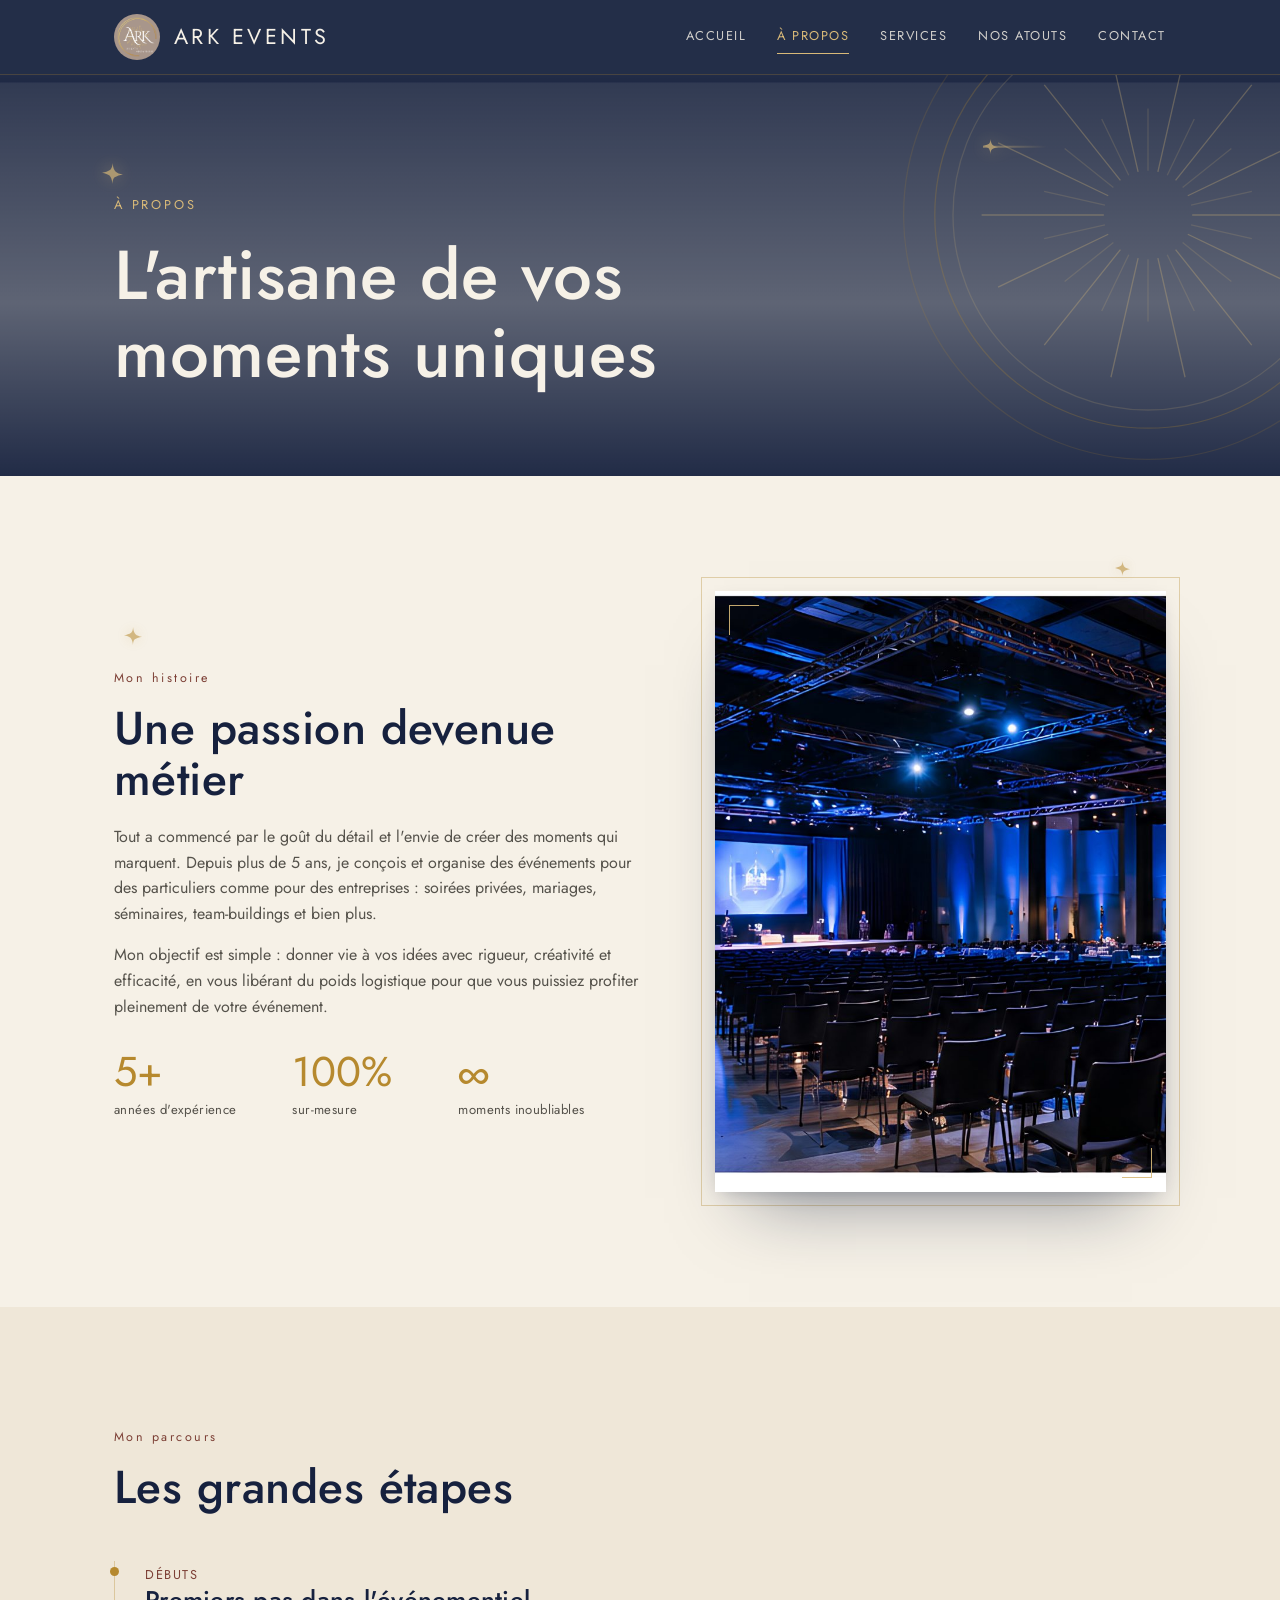
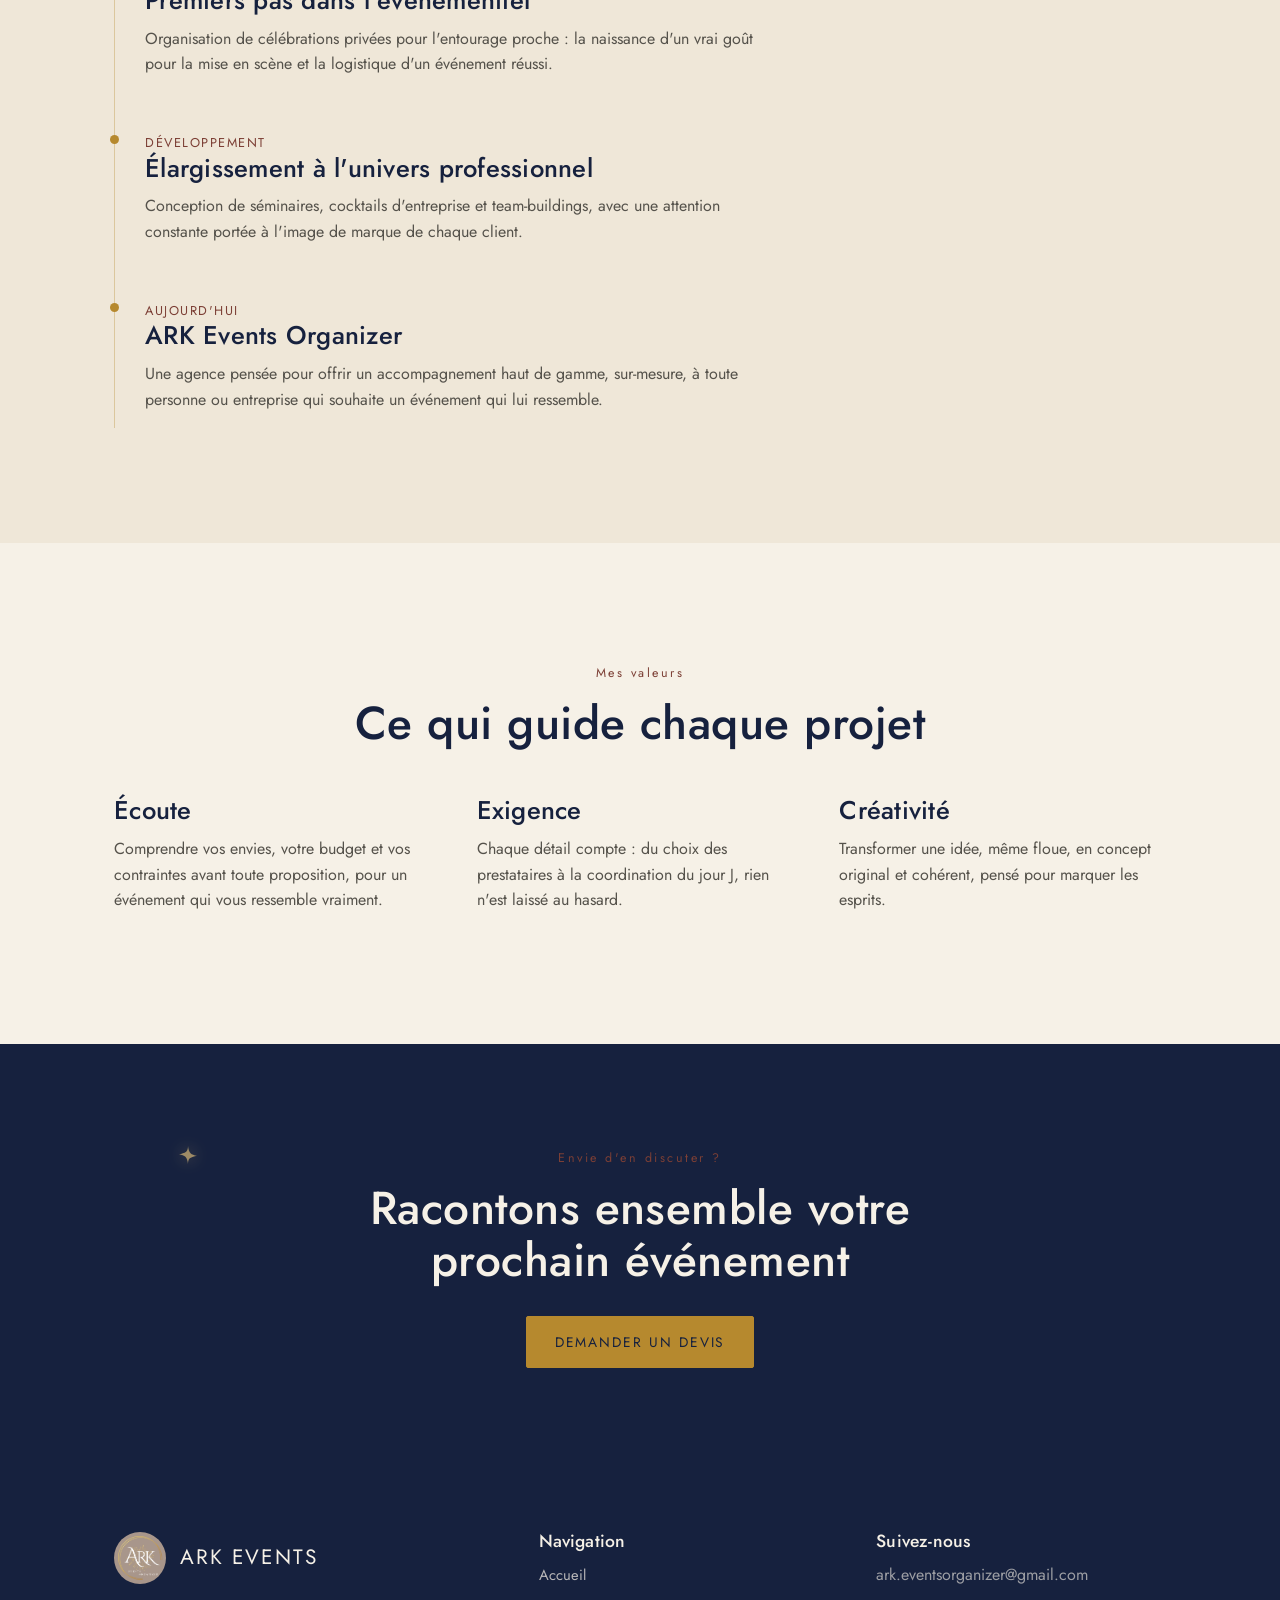
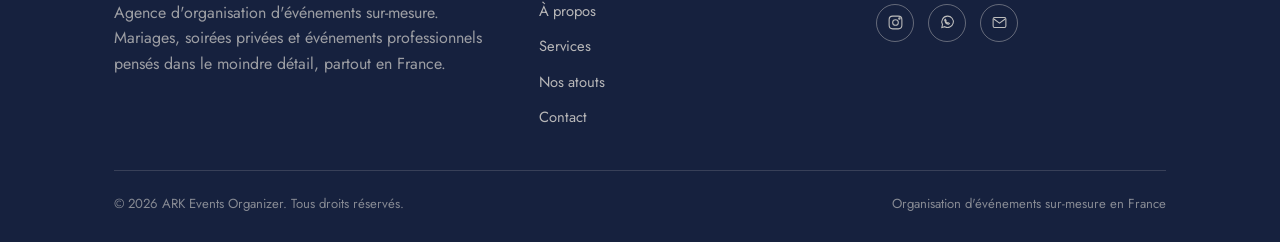
==== commit af03a512: "Integrate Vercel insights into a-propos.html Added Vercel insights script and initialization code." ====
--- a/a-propos.html
+++ b/a-propos.html
@@ -9,6 +9,10 @@
 <link rel="preconnect" href="https://fonts.googleapis.com">
 <link href="https://fonts.googleapis.com/css2?family=Jost:ital,wght@0,300;0,400;0,500;0,600;1,500&display=swap" rel="stylesheet">
 <link rel="stylesheet" href="assets/style.css?v=20260915">
+<script>
+  window.va = window.va || function () { (window.vaq = window.vaq || []).push(arguments); };
+</script>
+<script defer src="/_vercel/insights/script.js"></script>
 </head>
 <body>
 <header class="site-header">
--- a/assets/style.css
+++ b/assets/style.css
@@ -17,7 +17,7 @@
   --text-dim:   #55524B;
   --line:       rgba(182,137,46,0.35);
 
-  --serif: "Cormorant Garamond", "Times New Roman", serif;
+  --serif: "Jost", "Segoe UI", sans-serif;
   --sans:  "Jost", "Segoe UI", sans-serif;
 
   --max: 1180px;
@@ -48,7 +48,7 @@
   margin: 0 0 0.4em;
   letter-spacing: 0.01em;
 }
-h1{ font-size: clamp(2.6rem, 5.4vw, 4.6rem); font-weight: 400; }
+h1{ font-size: clamp(2.6rem, 5.4vw, 4.6rem); font-weight: 500; }
 h2{ font-size: clamp(2rem, 3.6vw, 3rem); }
 h3{ font-size: clamp(1.35rem, 2vw, 1.7rem); }
 
@@ -108,7 +108,7 @@
   padding-block: 14px;
 }
 .brand{ display:flex; align-items:center; gap:14px; }
-.brand img{ height: 46px; width:auto; }
+.brand img{ height: 46px; width:46px; object-fit:cover; border-radius:50%; }
 .brand-word{ font-family: var(--serif); color: var(--ivory); font-size: 1.35rem; letter-spacing: 0.16em; }
 
 .nav{ display:flex; align-items:center; gap: clamp(18px, 2.4vw, 40px); }
@@ -161,7 +161,7 @@
 .footer-links a{ color: rgba(246,241,231,0.72); font-size:0.92rem; transition: color .3s ease; }
 .footer-links a:hover{ color: var(--gold-soft); }
 .footer-brand{ display:flex; align-items:center; gap:14px; margin-bottom:16px; }
-.footer-brand img{ height:52px; }
+.footer-brand img{ height:52px; width:52px; object-fit:cover; border-radius:50%; }
 .footer-brand span{ font-family: var(--serif); font-size:1.3rem; color: var(--ivory); letter-spacing:0.1em; }
 .social-row{ display:flex; gap:14px; margin-top:14px; }
 .social-row a{
@@ -185,13 +185,17 @@
   background: var(--ink);
   color: var(--ivory);
   overflow:hidden;
-  padding-block: clamp(90px, 16vw, 170px) clamp(70px, 12vw, 130px);
-}
-.hero .container{ position:relative; z-index:2; }
+  display:flex;
+  align-items:center;
+  min-height: min(86vh, 800px);
+  padding-block: clamp(120px, 14vw, 170px) clamp(60px, 8vw, 100px);
+}
+.hero .container{ position:relative; z-index:2; width:100%; text-align:center; }
 .hero.has-photo{
   background:
-    linear-gradient(180deg, rgba(22,33,62,0.86) 0%, rgba(22,33,62,0.6) 45%, rgba(22,33,62,0.95) 100%),
-    url("img/hero-event.jpg") center 38% / cover no-repeat;
+    linear-gradient(180deg, rgba(22,33,62,0.78) 0%, rgba(22,33,62,0.5) 42%, rgba(22,33,62,0.95) 100%),
+    url("img/hero-event.jpg") center 40% / cover no-repeat;
+  background-attachment: scroll;
 }
 .page-hero.has-photo{
   background:
@@ -202,11 +206,15 @@
   font-size: 0.8rem; letter-spacing: 0.22em; text-transform: uppercase;
   color: var(--gold-soft); margin-bottom: 22px; display:block;
 }
-.hero h1{ color: var(--ivory); max-width: 15ch; }
+.hero h1{ color: var(--ivory); max-width: 19ch; margin-inline:auto; }
+.hero.has-photo h1, .hero.has-photo .hero-lede, .hero.has-photo .hero-eyebrow{ text-shadow: 0 2px 20px rgba(0,0,0,0.55); }
 .hero h1 em{ font-style: italic; color: var(--gold-soft); }
-.hero-lede{ color: rgba(246,241,231,0.78); font-size: 1.15rem; max-width: 46ch; margin-top: 18px; }
-.hero-actions{ display:flex; gap:18px; margin-top: 40px; flex-wrap:wrap; }
-.hero .arkmark{ top: -10%; right: -6%; width: min(58vw, 620px); height: min(58vw, 620px); }
+.hero-lede{ color: rgba(246,241,231,0.82); font-size: 1.15rem; max-width: 46ch; margin: 18px auto 0; }
+.hero-actions{ display:flex; gap:18px; margin-top: 40px; flex-wrap:wrap; justify-content:center; }
+.hero .arkmark{ top: -12%; right: -8%; width: min(56vw, 600px); height: min(56vw, 600px); opacity:0.35; }
+@media (max-width: 640px){
+  .hero{ min-height: min(92vh, 680px); }
+}
 
 /* ---------- bandes / sections ---------- */
 section{ padding-block: clamp(64px, 9vw, 120px); }
@@ -238,7 +246,7 @@
   gap: clamp(32px, 6vw, 80px);
   align-items:center;
 }
-.split.reverse{ grid-template-columns: 1.15fr 1fr; }
+.split.reverse{ grid-template-columns: 1.05fr 0.95fr; }
 .split.reverse .split-media{ order:-1; }
 @media (max-width: 860px){
   .split, .split.reverse{ grid-template-columns: 1fr; }
@@ -251,32 +259,65 @@
 .stat .label{ font-size: 0.82rem; color: var(--text-dim); margin-top:6px; letter-spacing:0.03em; }
 .band-ink .stat .label{ color: rgba(246,241,231,0.65); }
 
-/* ---------- media / panneau photo ---------- */
+/* ---------- media / panneau photo (cadre premium, sans carré ni liseré) ---------- */
+.panel-wrap{
+  position:relative;
+  perspective: 1200px;
+}
+.panel-wrap::before{
+  content:"";
+  position:absolute;
+  inset: -14px;
+  border: 1px solid var(--line);
+  z-index:0;
+  pointer-events:none;
+  transition: inset .5s ease, border-color .5s ease;
+}
+.panel-wrap:hover::before{ inset: -20px; border-color: rgba(182,137,46,0.6); }
+
 .panel{
   position:relative;
-  aspect-ratio: 4/5;
-  border-radius: 22px;
+  aspect-ratio: 3/4;
+  border-radius: 0;
   background: linear-gradient(155deg, #C7B29B 0%, #A9927F 46%, #8B7360 100%);
   overflow:hidden;
   display:flex; align-items:center; justify-content:center;
-  box-shadow: 0 35px 70px -28px rgba(22,33,62,0.5);
+  box-shadow: 0 40px 70px -34px rgba(22,33,62,0.5), 0 6px 18px -8px rgba(22,33,62,0.3);
+  z-index:1;
 }
 .panel img{
   position:absolute; inset:0; width:100%; height:100%; object-fit:cover;
-  border-radius: inherit;
-  transition: transform 0.8s ease;
-}
-.panel:hover img{ transform: scale(1.04); }
+  transition: transform 1s ease;
+}
+.panel:hover img{ transform: scale(1.055); }
 .panel .arkmark{ width:78%; height:78%; opacity:0.85; }
+
+/* coins dorés type "galerie", au lieu du liseré blanc plein */
+.panel::before,
 .panel::after{
   content:"";
-  position:absolute; inset: 12px;
-  border-radius: 14px;
-  border: 1px solid rgba(246,241,231,0.55);
+  position:absolute;
+  width: 30px; height: 30px;
+  border-color: var(--gold-soft);
+  border-style: solid;
+  border-width: 0;
   pointer-events:none;
   z-index:2;
-}
-.panel.short{ aspect-ratio: 3/2; }
+  opacity: .9;
+}
+.panel::before{
+  top: 14px; left: 14px;
+  border-top-width: 1.5px; border-left-width: 1.5px;
+}
+.panel::after{
+  bottom: 14px; right: 14px;
+  border-bottom-width: 1.5px; border-right-width: 1.5px;
+}
+.panel.short{ aspect-ratio: 4/3; }
+@media (max-width: 640px){
+  .panel{ aspect-ratio: 4/5; }
+  .panel.short{ aspect-ratio: 16/11; }
+}
 
 /* ---------- listes de services ---------- */
 .service-list{ display:flex; flex-direction:column; }
@@ -445,13 +486,35 @@
   opacity: 0.7;
   pointer-events: none;
   z-index: 3;
-  animation: twinkle 3.2s ease-in-out infinite;
+  animation: twinkle 3.4s ease-in-out infinite;
+  filter: drop-shadow(0 0 8px rgba(216,185,120,0.65));
 }
 .spark svg{ display:block; width:100%; height:100%; }
-.band-ivory .spark, .band-dim .spark{ color: var(--gold); opacity:0.55; }
+.band-ivory .spark, .band-dim .spark{ color: var(--gold); opacity:0.55; filter: drop-shadow(0 0 6px rgba(182,137,46,0.4)); }
 @keyframes twinkle{
   0%, 100%{ transform: scale(0.55) rotate(0deg); opacity: 0.2; }
-  50%{ transform: scale(1) rotate(12deg); opacity: 0.9; }
+  50%{ transform: scale(1.15) rotate(12deg); opacity: 0.95; }
+}
+
+/* ---------- étoile filante (accent galaxie, réservé aux fonds sombres) ---------- */
+.spark.shoot{
+  animation: shoot-fly 6.5s ease-in infinite;
+}
+.spark.shoot::before{
+  content:"";
+  position:absolute;
+  top:50%; right:100%;
+  width: 64px; height:1.5px;
+  background: linear-gradient(90deg, transparent, rgba(216,185,120,0.75));
+  transform: translateY(-50%) rotate(180deg);
+  transform-origin: right center;
+}
+@keyframes shoot-fly{
+  0%{ transform: translate(0,0) scale(0.6) rotate(0deg); opacity: 0; }
+  4%{ opacity: 1; }
+  8%{ transform: translate(20px,13px) scale(1) rotate(0deg); }
+  34%{ transform: translate(140px, 90px) scale(1) rotate(0deg); opacity: 0; }
+  100%{ opacity: 0; transform: translate(0,0) scale(0.6) rotate(0deg); }
 }
 
 /* ---------- rotation lente du motif de marque (arrière-plan animé, léger) ---------- */
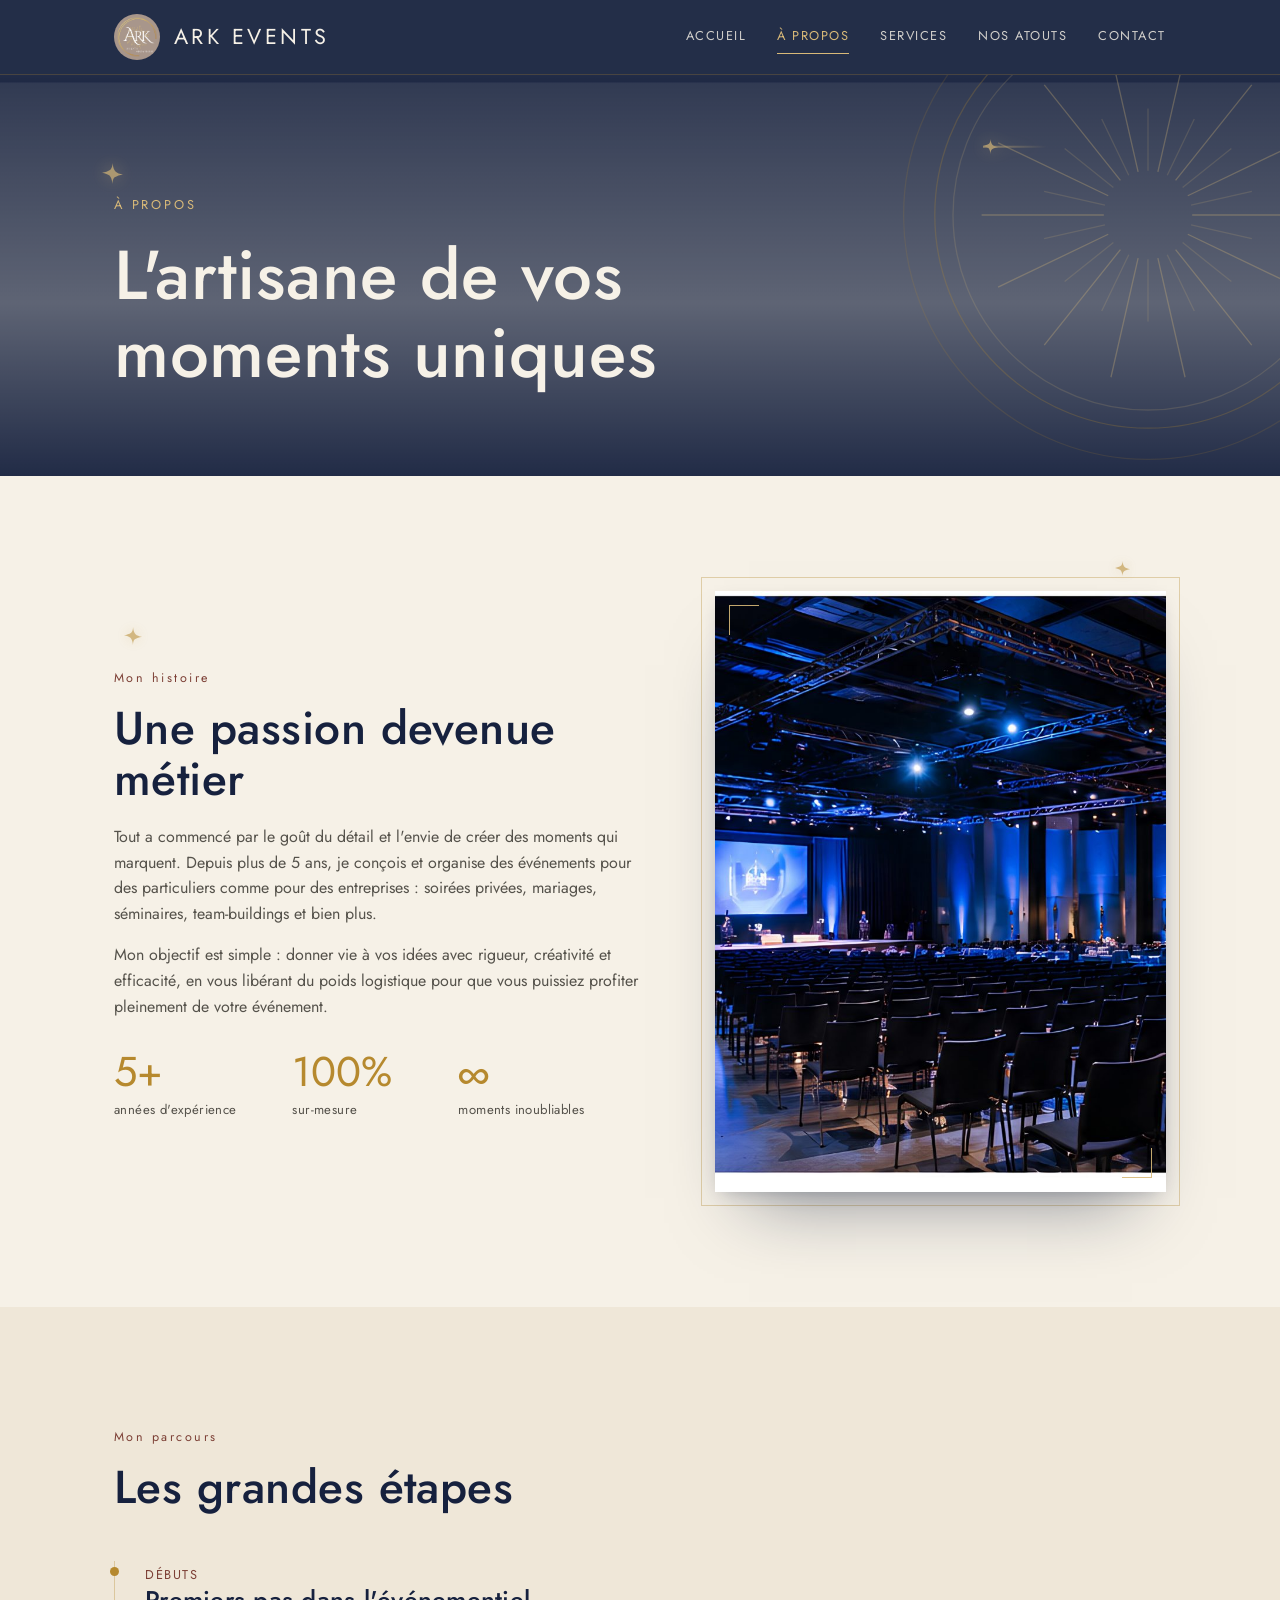
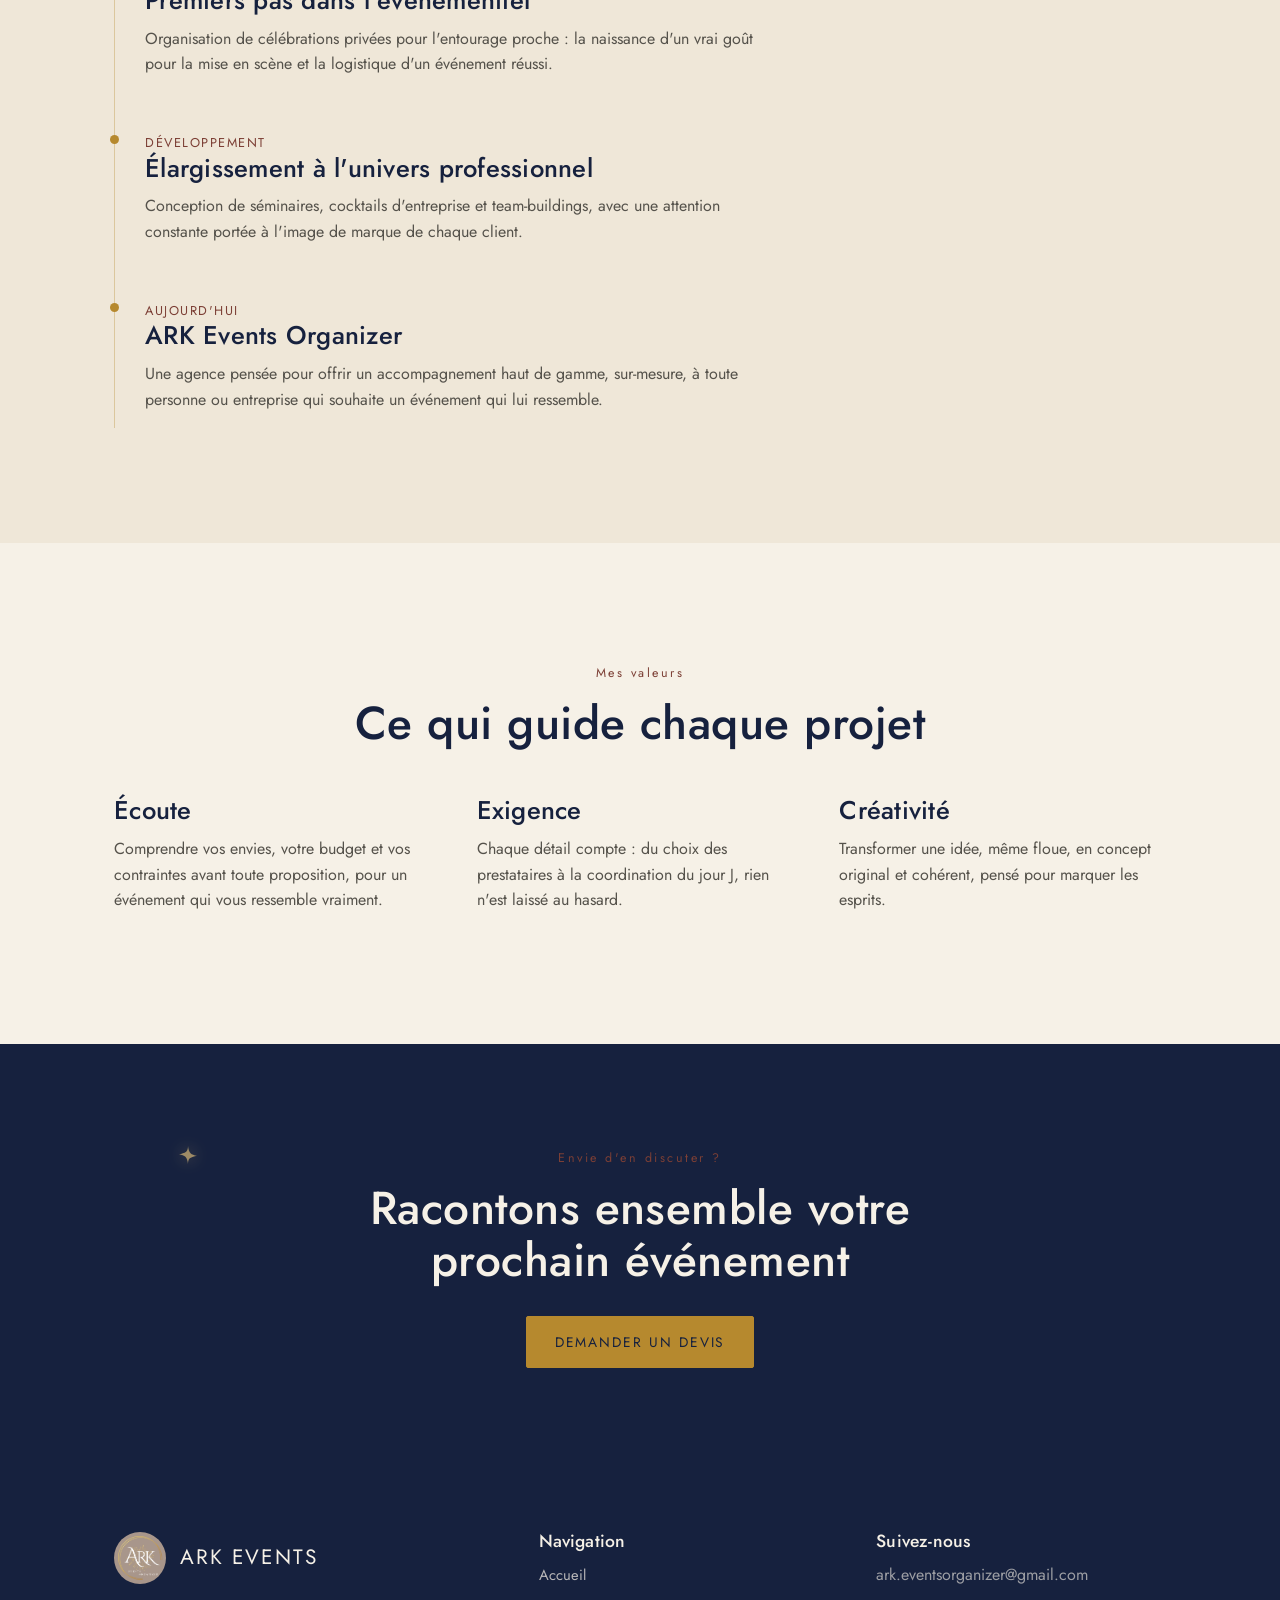
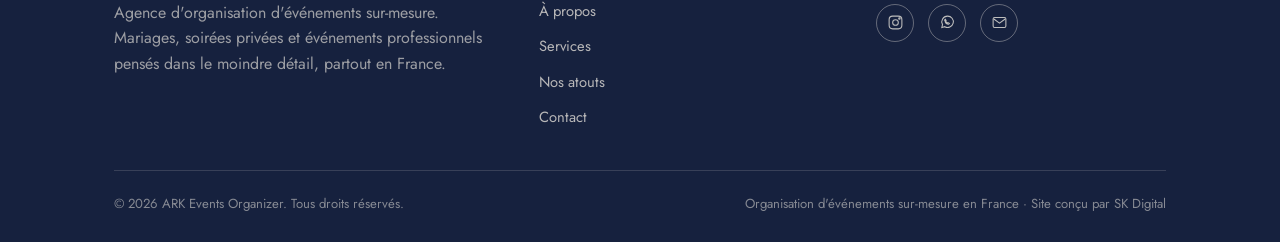
==== commit f02208bb: "Pied de page : mention discrète « Site conçu par SK Digital » Co-Authored-By: Claude Opus 5.5 <norep" ====
--- a/a-propos.html
+++ b/a-propos.html
@@ -169,7 +169,7 @@
     </div>
     <div class="footer-bottom">
       <span>© 2026 ARK Events Organizer. Tous droits réservés.</span>
-      <span>Organisation d'événements sur-mesure en France</span>
+      <span>Organisation d'événements sur-mesure en France · Site conçu par <a href="https://skdigital.fr" target="_blank" rel="noopener">SK Digital</a></span>
     </div>
   </div>
 </footer>
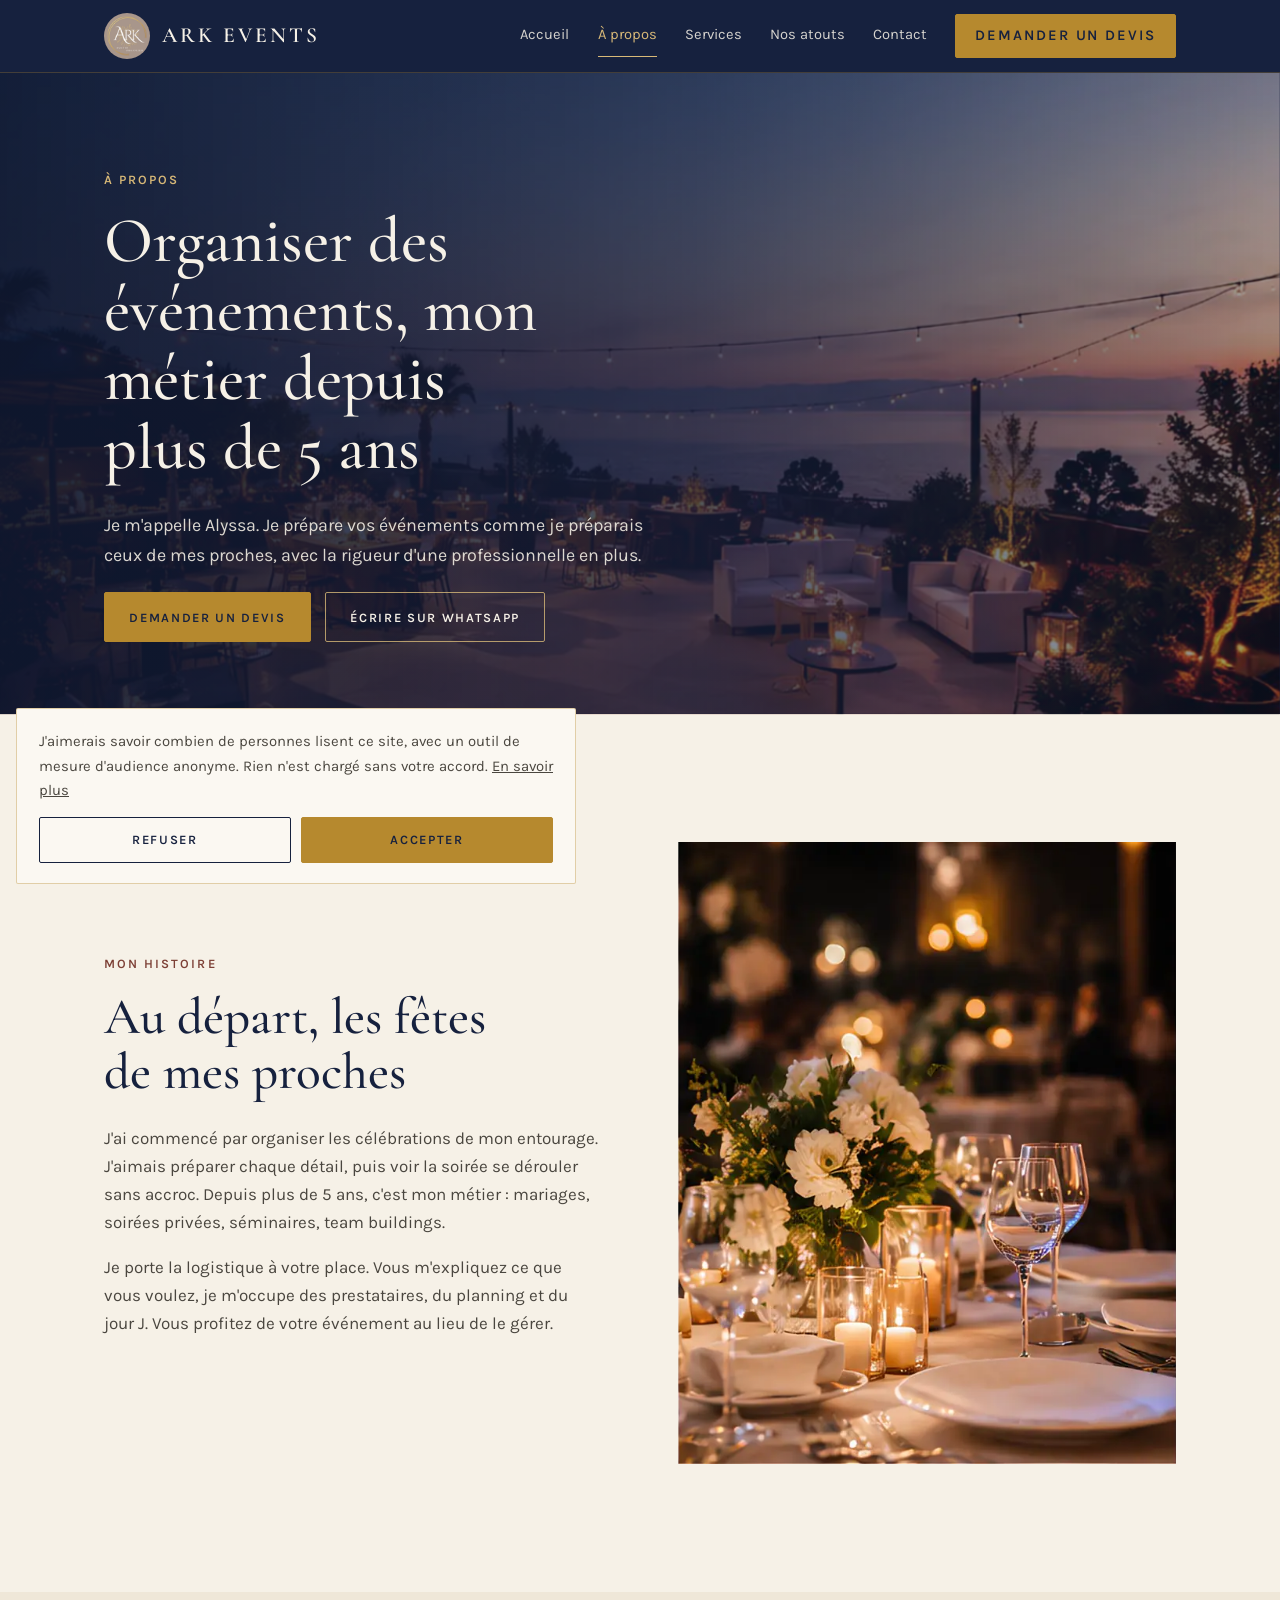
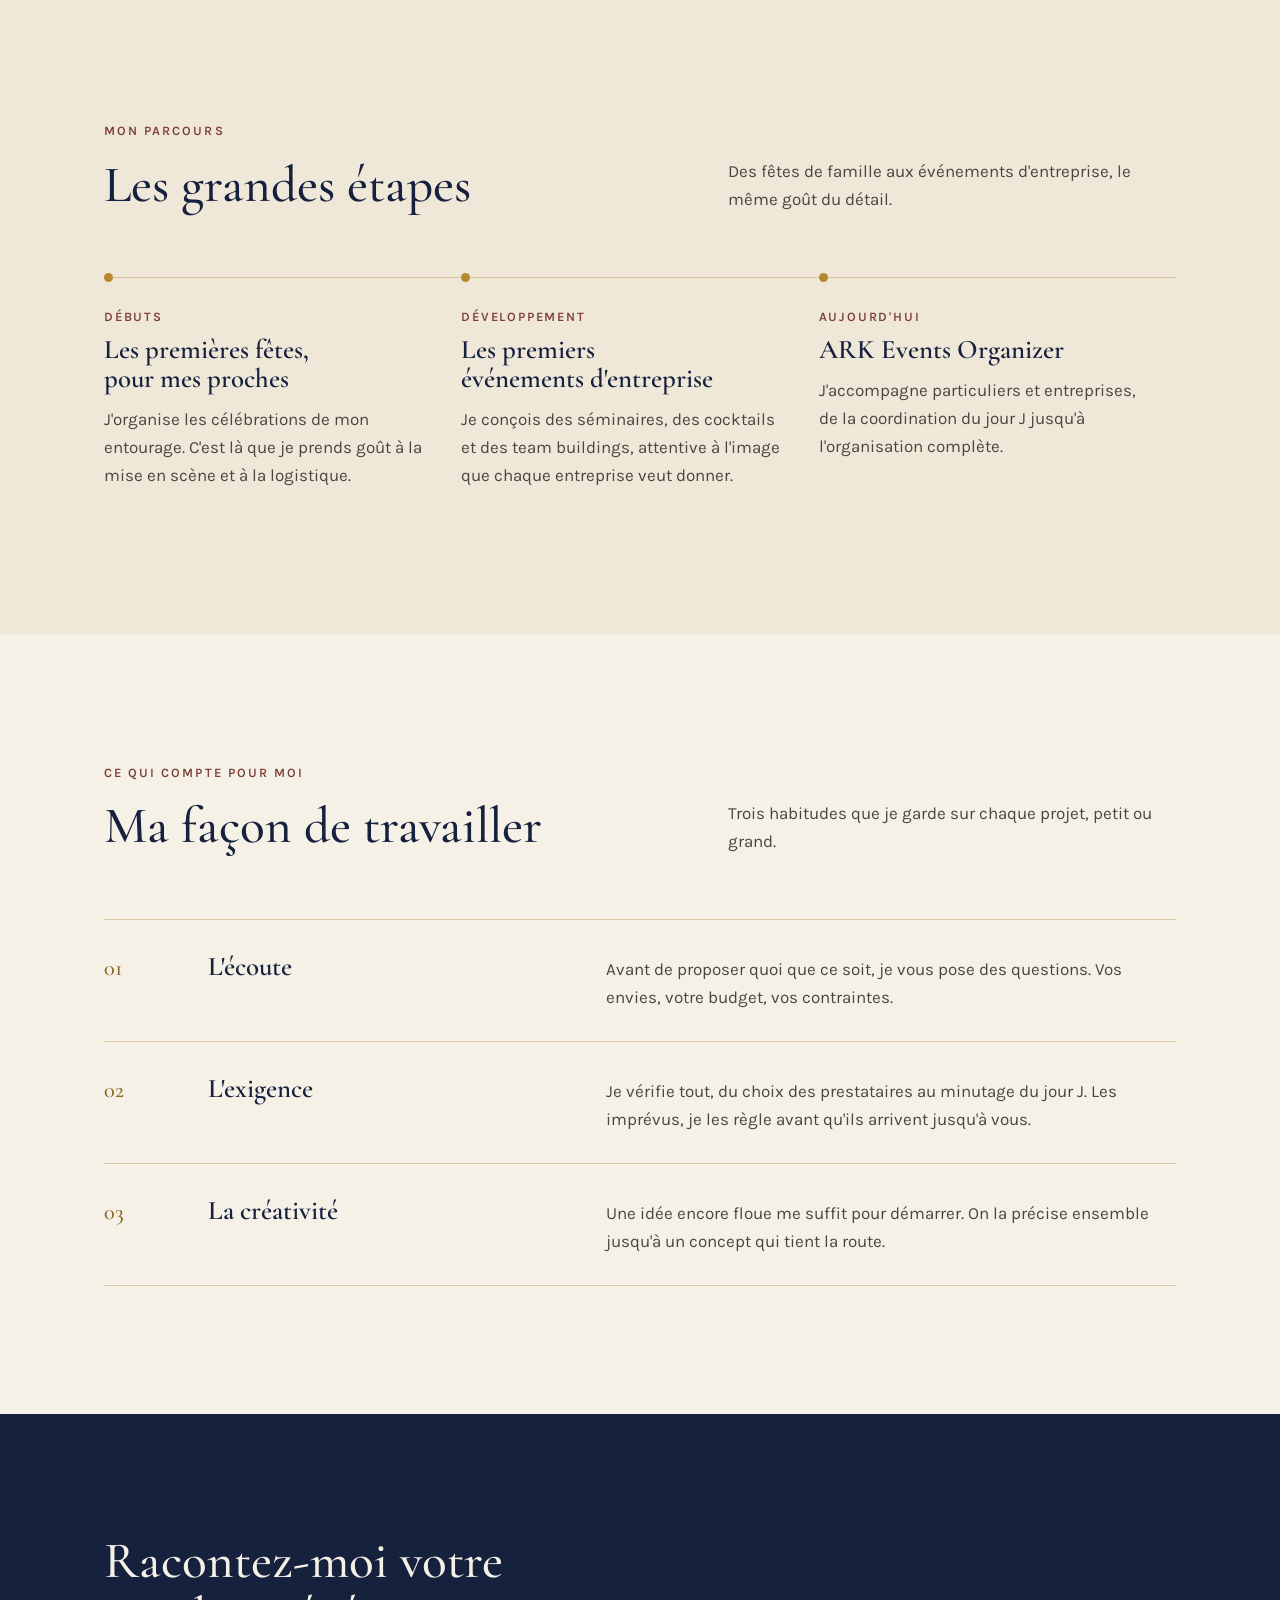
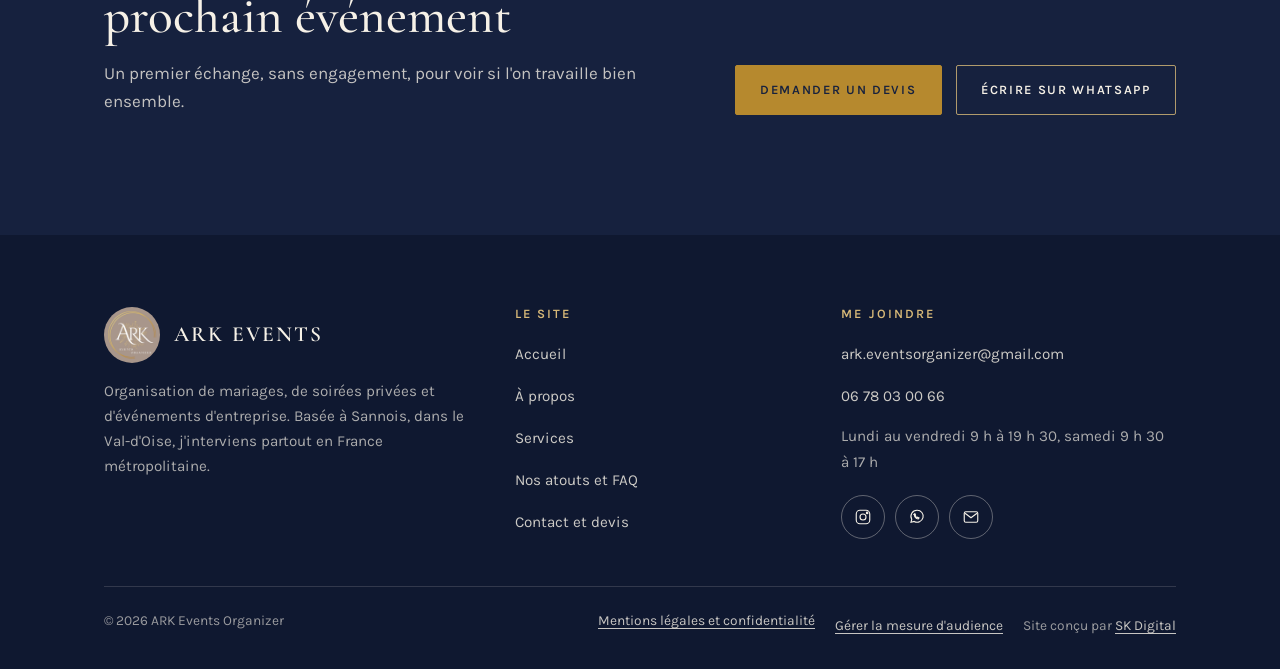
==== commit 4508c865: "Refonte piste A « carnet d'événement » sur toutes les pages Accueil (hero, bande d'infos, univers, m" ====
--- a/a-propos.html
+++ b/a-propos.html
@@ -2,178 +2,177 @@
 <html lang="fr">
 <head>
 <meta charset="UTF-8">
-<meta name="viewport" content="width=device-width, initial-scale=1.0">
-<title>À propos — ARK Events Organizer</title>
-<meta name="description" content="Découvrez le parcours, les valeurs et la méthode d'ARK Events Organizer, agence d'organisation d'événements sur-mesure.">
-<link rel="icon" href="assets/img/logo.png?v=20260915">
-<link rel="preconnect" href="https://fonts.googleapis.com">
-<link href="https://fonts.googleapis.com/css2?family=Jost:ital,wght@0,300;0,400;0,500;0,600;1,500&display=swap" rel="stylesheet">
-<link rel="stylesheet" href="assets/style.css?v=20260915">
-<script>
-  window.va = window.va || function () { (window.vaq = window.vaq || []).push(arguments); };
-</script>
-<script defer src="/_vercel/insights/script.js"></script>
-</head>
-<body>
+<meta name="viewport" content="width=device-width, initial-scale=1">
+<title>À propos d'Alyssa, organisatrice d'événements | ARK Events Organizer</title>
+<meta name="description" content="Alyssa organise des mariages, des soirées et des événements d'entreprise depuis plus de 5 ans. Son parcours, sa façon de travailler et ce qui compte pour elle.">
+<link rel="canonical" href="https://www.arkeventsorganizer.com/a-propos">
+<meta property="og:type" content="website">
+<meta property="og:locale" content="fr_FR">
+<meta property="og:site_name" content="ARK Events Organizer">
+<meta property="og:title" content="À propos d'Alyssa, organisatrice d'événements | ARK Events Organizer">
+<meta property="og:description" content="Alyssa organise des mariages, des soirées et des événements d'entreprise depuis plus de 5 ans. Son parcours, sa façon de travailler et ce qui compte pour elle.">
+<meta property="og:url" content="https://www.arkeventsorganizer.com/a-propos">
+<meta property="og:image" content="https://www.arkeventsorganizer.com/assets/img/og-image.jpg">
+<meta property="og:image:width" content="1200">
+<meta property="og:image:height" content="630">
+<meta property="og:image:alt" content="Réception en extérieur préparée par ARK Events Organizer">
+<meta name="twitter:card" content="summary_large_image">
+<meta name="theme-color" content="#16213E">
+<link rel="icon" type="image/png" sizes="32x32" href="/assets/img/favicon-32.png">
+<link rel="apple-touch-icon" href="/assets/img/apple-touch-icon.png">
+<link rel="preload" href="/assets/fonts/cormorant.woff2" as="font" type="font/woff2" crossorigin>
+<link rel="preload" href="/assets/fonts/karla.woff2" as="font" type="font/woff2" crossorigin>
+<link rel="stylesheet" href="/assets/style.css?v=20261125b">
+<script type="application/ld+json">{"@context": "https://schema.org", "@type": "EventPlanner", "@id": "https://www.arkeventsorganizer.com/#organisation", "name": "ARK Events Organizer", "url": "https://www.arkeventsorganizer.com/", "logo": "https://www.arkeventsorganizer.com/assets/img/logo.png", "image": "https://www.arkeventsorganizer.com/assets/img/og-image.jpg", "description": "Organisation de mariages, soirées privées, séminaires, team buildings, cocktails et galas, depuis Sannois (Val-d'Oise) et partout en France métropolitaine.", "email": "ark.eventsorganizer@gmail.com", "telephone": "+33678030066", "address": {"@type": "PostalAddress", "streetAddress": "48 Rue des Aulnaies", "postalCode": "95110", "addressLocality": "Sannois", "addressRegion": "Île-de-France", "addressCountry": "FR"}, "geo": {"@type": "GeoCoordinates", "latitude": 48.9793041, "longitude": 2.2470483}, "hasMap": "https://www.google.com/maps?cid=14127605846250763893", "openingHoursSpecification": [{"@type": "OpeningHoursSpecification", "dayOfWeek": ["Monday", "Tuesday", "Wednesday", "Thursday", "Friday"], "opens": "09:00", "closes": "19:30"}, {"@type": "OpeningHoursSpecification", "dayOfWeek": "Saturday", "opens": "09:30", "closes": "17:00"}], "areaServed": {"@type": "Country", "name": "France"}, "sameAs": ["https://www.instagram.com/arkeventsorganizer", "https://www.google.com/maps?cid=14127605846250763893"], "knowsLanguage": "fr"}</script>
+</head><body class="has-mbar">
+<a class="skip" href="#contenu">Aller au contenu</a>
 <header class="site-header">
-  <div class="container">
-    <a href="index.html" class="brand">
-      <img src="assets/img/logo.png?v=20260915" alt="ARK Events Organizer">
+  <div class="wrap">
+    <a href="/" class="brand" aria-label="ARK Events Organizer, accueil">
+      <img src="/assets/img/logo-128.png?v=20261125b" alt="" width="46" height="46">
       <span class="brand-word">ARK EVENTS</span>
     </a>
-    <nav class="nav" aria-label="Navigation principale">
-      <a href="index.html">Accueil</a>
-      <a href="a-propos.html" aria-current="page">À propos</a>
-      <a href="services.html">Services</a>
-      <a href="nos-atouts.html">Nos atouts</a>
-      <a href="contact.html">Contact</a>
+    <nav class="nav" id="menu" aria-label="Navigation principale">
+      <a href="/">Accueil</a>
+      <a href="/a-propos" aria-current="page">À propos</a>
+      <a href="/services">Services</a>
+      <a href="/nos-atouts">Nos atouts</a>
+      <a href="/contact">Contact</a>
+      <a href="/contact#devis" class="btn btn-solid">Demander un devis</a>
     </nav>
-    <button class="nav-toggle" aria-label="Ouvrir le menu" aria-expanded="false">
+    <button class="nav-toggle" type="button" aria-label="Ouvrir le menu" aria-expanded="false" aria-controls="menu">
       <span></span><span></span><span></span>
     </button>
   </div>
 </header>
 
-<main>
+<main id="contenu">
 
-  <section class="page-hero has-photo" style="--photo:url('assets/img/ceremony-aisle.jpg?v=20260915');">
-    <span class="spark shoot" style="top:16%; right:22%; width:15px; height:15px; animation-delay:1.6s;" aria-hidden="true"><svg viewBox="0 0 24 24" fill="currentColor"><path d="M12 0c.6 4.8 1.6 7.8 3.4 9.6C17.2 11.4 20.2 12.4 24 13c-3.8.6-6.8 1.6-9.6 3.4C12.6 18.2 12 20.8 12 24c-.6-4.8-1.6-7.8-3.4-9.6C6.8 12.6 3.8 12 0 11c3.8-.6 6.8-1.6 9.6-3.4C11.4 5.8 12 3.2 12 0Z"/></svg></span>
-    <span class="spark" style="top:22%; left:8%; width:21px; height:21px; animation-delay:.4s;" aria-hidden="true"><svg viewBox="0 0 24 24" fill="currentColor"><path d="M12 0c.6 4.8 1.6 7.8 3.4 9.6C17.2 11.4 20.2 12.4 24 13c-3.8.6-6.8 1.6-9.6 3.4C12.6 18.2 12 20.8 12 24c-.6-4.8-1.6-7.8-3.4-9.6C6.8 12.6 3.8 12 0 11c3.8-.6 6.8-1.6 9.6-3.4C11.4 5.8 12 3.2 12 0Z"/></svg></span>
-    <div class="arkmark spin" aria-hidden="true"><svg viewBox="0 0 400 400" xmlns="http://www.w3.org/2000/svg">
-<circle cx="200" cy="200" r="188" stroke="#B6892E" stroke-width="1" opacity="0.28" fill="none"/>
-<circle cx="200" cy="200" r="164" stroke="#B6892E" stroke-width="1" opacity="0.45" fill="none"/>
-<circle cx="200" cy="200" r="150" stroke="#D8B978" stroke-width="1" opacity="0.3" fill="none"/>
-<line x1="234.0" y1="200.0" x2="328.0" y2="200.0" stroke="#D8B978" stroke-width="1" opacity="0.55"/><line x1="233.1" y1="207.6" x2="279.9" y2="218.2" stroke="#D8B978" stroke-width="1" opacity="0.3"/><line x1="230.6" y1="214.8" x2="315.3" y2="255.5" stroke="#D8B978" stroke-width="1" opacity="0.55"/><line x1="226.6" y1="221.2" x2="264.1" y2="251.1" stroke="#D8B978" stroke-width="1" opacity="0.3"/><line x1="221.2" y1="226.6" x2="279.8" y2="300.1" stroke="#D8B978" stroke-width="1" opacity="0.55"/><line x1="214.8" y1="230.6" x2="235.6" y2="273.9" stroke="#D8B978" stroke-width="1" opacity="0.3"/><line x1="207.6" y1="233.1" x2="228.5" y2="324.8" stroke="#D8B978" stroke-width="1" opacity="0.55"/><line x1="200.0" y1="234.0" x2="200.0" y2="282.0" stroke="#D8B978" stroke-width="1" opacity="0.3"/><line x1="192.4" y1="233.1" x2="171.5" y2="324.8" stroke="#D8B978" stroke-width="1" opacity="0.55"/><line x1="185.2" y1="230.6" x2="164.4" y2="273.9" stroke="#D8B978" stroke-width="1" opacity="0.3"/><line x1="178.8" y1="226.6" x2="120.2" y2="300.1" stroke="#D8B978" stroke-width="1" opacity="0.55"/><line x1="173.4" y1="221.2" x2="135.9" y2="251.1" stroke="#D8B978" stroke-width="1" opacity="0.3"/><line x1="169.4" y1="214.8" x2="84.7" y2="255.5" stroke="#D8B978" stroke-width="1" opacity="0.55"/><line x1="166.9" y1="207.6" x2="120.1" y2="218.2" stroke="#D8B978" stroke-width="1" opacity="0.3"/><line x1="166.0" y1="200.0" x2="72.0" y2="200.0" stroke="#D8B978" stroke-width="1" opacity="0.55"/><line x1="166.9" y1="192.4" x2="120.1" y2="181.8" stroke="#D8B978" stroke-width="1" opacity="0.3"/><line x1="169.4" y1="185.2" x2="84.7" y2="144.5" stroke="#D8B978" stroke-width="1" opacity="0.55"/><line x1="173.4" y1="178.8" x2="135.9" y2="148.9" stroke="#D8B978" stroke-width="1" opacity="0.3"/><line x1="178.8" y1="173.4" x2="120.2" y2="99.9" stroke="#D8B978" stroke-width="1" opacity="0.55"/><line x1="185.2" y1="169.4" x2="164.4" y2="126.1" stroke="#D8B978" stroke-width="1" opacity="0.3"/><line x1="192.4" y1="166.9" x2="171.5" y2="75.2" stroke="#D8B978" stroke-width="1" opacity="0.55"/><line x1="200.0" y1="166.0" x2="200.0" y2="118.0" stroke="#D8B978" stroke-width="1" opacity="0.3"/><line x1="207.6" y1="166.9" x2="228.5" y2="75.2" stroke="#D8B978" stroke-width="1" opacity="0.55"/><line x1="214.8" y1="169.4" x2="235.6" y2="126.1" stroke="#D8B978" stroke-width="1" opacity="0.3"/><line x1="221.2" y1="173.4" x2="279.8" y2="99.9" stroke="#D8B978" stroke-width="1" opacity="0.55"/><line x1="226.6" y1="178.8" x2="264.1" y2="148.9" stroke="#D8B978" stroke-width="1" opacity="0.3"/><line x1="230.6" y1="185.2" x2="315.3" y2="144.5" stroke="#D8B978" stroke-width="1" opacity="0.55"/><line x1="233.1" y1="192.4" x2="279.9" y2="181.8" stroke="#D8B978" stroke-width="1" opacity="0.3"/>
-</svg></div>
-    <div class="container">
-      <span class="hero-eyebrow">À propos</span>
-      <h1>L'artisane de vos<br>moments uniques</h1>
-    </div>
-  </section>
-
-  <section class="band-ivory">
-    <div class="container split">
-      <div class="reveal" style="position:relative;">
-        <span class="spark" style="top:-8%; left:2%; width:18px; height:18px; animation-delay:.8s;" aria-hidden="true"><svg viewBox="0 0 24 24" fill="currentColor"><path d="M12 0c.6 4.8 1.6 7.8 3.4 9.6C17.2 11.4 20.2 12.4 24 13c-3.8.6-6.8 1.6-9.6 3.4C12.6 18.2 12 20.8 12 24c-.6-4.8-1.6-7.8-3.4-9.6C6.8 12.6 3.8 12 0 11c3.8-.6 6.8-1.6 9.6-3.4C11.4 5.8 12 3.2 12 0Z"/></svg></span>
-        <span class="kicker">Mon histoire</span>
-        <h2>Une passion devenue métier</h2>
-        <p>Tout a commencé par le goût du détail et l'envie de créer des moments qui marquent. Depuis plus de 5 ans, je conçois et organise des événements pour des particuliers comme pour des entreprises : soirées privées, mariages, séminaires, team-buildings et bien plus.</p>
-        <p>Mon objectif est simple : donner vie à vos idées avec rigueur, créativité et efficacité, en vous libérant du poids logistique pour que vous puissiez profiter pleinement de votre événement.</p>
-        <div class="stat-row">
-          <div class="stat"><div class="num">5+</div><div class="label">années d'expérience</div></div>
-          <div class="stat"><div class="num">100%</div><div class="label">sur-mesure</div></div>
-          <div class="stat"><div class="num">∞</div><div class="label">moments inoubliables</div></div>
-        </div>
-      </div>
-      <div class="split-media reveal" style="position:relative;">
-        <span class="spark" style="top:-5%; right:8%; width:15px; height:15px; animation-delay:.9s;" aria-hidden="true"><svg viewBox="0 0 24 24" fill="currentColor"><path d="M12 0c.6 4.8 1.6 7.8 3.4 9.6C17.2 11.4 20.2 12.4 24 13c-3.8.6-6.8 1.6-9.6 3.4C12.6 18.2 12 20.8 12 24c-.6-4.8-1.6-7.8-3.4-9.6C6.8 12.6 3.8 12 0 11c3.8-.6 6.8-1.6 9.6-3.4C11.4 5.8 12 3.2 12 0Z"/></svg></span>
-        <div class="panel-wrap">
-          <div class="panel">
-            <img src="assets/img/conference-hall.jpg?v=20260915" alt="Séminaire d'entreprise avec éclairage scénique" loading="lazy">
-          </div>
-        </div>
+  <section class="page-hero">
+    <picture class="hero-media"><img src="/assets/img/terrace-sunset-1200.webp" srcset="/assets/img/terrace-sunset-640.webp 640w, /assets/img/terrace-sunset-1200.webp 1200w" sizes="100vw" alt="Terrasse éclairée de guirlandes au coucher du soleil, prête pour une réception" width="1200" height="800" fetchpriority="high"></picture>
+    <div class="wrap" data-enter>
+      <span class="eyebrow">À propos</span>
+      <h1>Organiser des événements, mon métier depuis plus de 5 ans</h1>
+      <p>Je m'appelle Alyssa. Je prépare vos événements comme je préparais ceux de mes proches, avec la rigueur d'une professionnelle en plus.</p>
+      <div class="hero-actions">
+        <a href="/contact#devis" class="btn btn-solid">Demander un devis</a>
+        <a href="https://wa.me/33678030066?text=Bonjour%20Alyssa%2C%20je%20souhaite%20vous%20parler%20de%20mon%20%C3%A9v%C3%A9nement." class="btn btn-line" target="_blank" rel="noopener">Écrire sur WhatsApp</a>
       </div>
     </div>
   </section>
 
-  <section class="band-dim">
-    <div class="container">
-      <div class="section-head reveal">
-        <span class="kicker">Mon parcours</span>
-        <h2>Les grandes étapes</h2>
+  <section class="sec bg-ivory" aria-labelledby="histoire-titre">
+    <div class="wrap split">
+      <div>
+        <span class="eyebrow">Mon histoire</span>
+        <h2 id="histoire-titre">Au départ, les fêtes de mes proches</h2>
+        <p>J'ai commencé par organiser les célébrations de mon entourage. J'aimais préparer chaque détail, puis voir la soirée se dérouler sans accroc. Depuis plus de 5 ans, c'est mon métier : mariages, soirées privées, séminaires, team buildings.</p>
+        <p>Je porte la logistique à votre place. Vous m'expliquez ce que vous voulez, je m'occupe des prestataires, du planning et du jour J. Vous profitez de votre événement au lieu de le gérer.</p>
       </div>
-      <div class="timeline reveal">
-        <div class="timeline-item">
-          <span class="when">Débuts</span>
-          <h3>Premiers pas dans l'événementiel</h3>
-          <p>Organisation de célébrations privées pour l'entourage proche : la naissance d'un vrai goût pour la mise en scène et la logistique d'un événement réussi.</p>
-        </div>
-        <div class="timeline-item">
-          <span class="when">Développement</span>
-          <h3>Élargissement à l'univers professionnel</h3>
-          <p>Conception de séminaires, cocktails d'entreprise et team-buildings, avec une attention constante portée à l'image de marque de chaque client.</p>
-        </div>
-        <div class="timeline-item">
-          <span class="when">Aujourd'hui</span>
-          <h3>ARK Events Organizer</h3>
-          <p>Une agence pensée pour offrir un accompagnement haut de gamme, sur-mesure, à toute personne ou entreprise qui souhaite un événement qui lui ressemble.</p>
-        </div>
+      <div class="split-media"><picture><img src="/assets/img/wedding-table-1200.webp" srcset="/assets/img/wedding-table-640.webp 640w, /assets/img/wedding-table-1200.webp 810w" sizes="(max-width:860px) 100vw, 50vw" alt="Table de mariage dressée avec bougies, verres et fleurs blanches" width="810" height="1004" loading="lazy" decoding="async"></picture></div>
+    </div>
+  </section>
+
+  <section class="sec bg-dim" aria-labelledby="parcours-titre">
+    <div class="wrap">
+      <div class="head">
+        <div><span class="eyebrow">Mon parcours</span><h2 id="parcours-titre">Les grandes étapes</h2></div>
+        <p>Des fêtes de famille aux événements d'entreprise, le même goût du détail.</p>
+      </div>
+      <ol class="timeline">
+        <li><span class="when">Débuts</span><h3>Les premières fêtes, pour mes proches</h3><p>J'organise les célébrations de mon entourage. C'est là que je prends goût à la mise en scène et à la logistique.</p></li>
+        <li><span class="when">Développement</span><h3>Les premiers événements d'entreprise</h3><p>Je conçois des séminaires, des cocktails et des team buildings, attentive à l'image que chaque entreprise veut donner.</p></li>
+        <li><span class="when">Aujourd'hui</span><h3>ARK Events Organizer</h3><p>J'accompagne particuliers et entreprises, de la coordination du jour J jusqu'à l'organisation complète.</p></li>
+      </ol>
+    </div>
+  </section>
+
+  <section class="sec bg-ivory" aria-labelledby="valeurs-titre">
+    <div class="wrap">
+      <div class="head">
+        <div><span class="eyebrow">Ce qui compte pour moi</span><h2 id="valeurs-titre">Ma façon de travailler</h2></div>
+        <p>Trois habitudes que je garde sur chaque projet, petit ou grand.</p>
+      </div>
+      <div class="rows">
+        <div class="row"><span class="num">01</span><h3>L'écoute</h3><p>Avant de proposer quoi que ce soit, je vous pose des questions. Vos envies, votre budget, vos contraintes.</p></div>
+        <div class="row"><span class="num">02</span><h3>L'exigence</h3><p>Je vérifie tout, du choix des prestataires au minutage du jour J. Les imprévus, je les règle avant qu'ils arrivent jusqu'à vous.</p></div>
+        <div class="row"><span class="num">03</span><h3>La créativité</h3><p>Une idée encore floue me suffit pour démarrer. On la précise ensemble jusqu'à un concept qui tient la route.</p></div>
       </div>
     </div>
   </section>
 
-  <section class="band-ivory">
-    <div class="container">
-      <div class="section-head center reveal">
-        <span class="kicker">Mes valeurs</span>
-        <h2>Ce qui guide chaque projet</h2>
+  <section class="cta" aria-labelledby="cta-titre">
+    <div class="wrap">
+      <div>
+        <h2 id="cta-titre">Racontez-moi votre prochain événement</h2>
+        <p>Un premier échange, sans engagement, pour voir si l'on travaille bien ensemble.</p>
       </div>
-      <div class="values reveal">
-        <div>
-          <h3>Écoute</h3>
-          <p>Comprendre vos envies, votre budget et vos contraintes avant toute proposition, pour un événement qui vous ressemble vraiment.</p>
-        </div>
-        <div>
-          <h3>Exigence</h3>
-          <p>Chaque détail compte : du choix des prestataires à la coordination du jour J, rien n'est laissé au hasard.</p>
-        </div>
-        <div>
-          <h3>Créativité</h3>
-          <p>Transformer une idée, même floue, en concept original et cohérent, pensé pour marquer les esprits.</p>
-        </div>
+      <div class="btns">
+        <a href="/contact#devis" class="btn btn-solid">Demander un devis</a>
+        <a href="https://wa.me/33678030066?text=Bonjour%20Alyssa%2C%20je%20souhaite%20vous%20parler%20de%20mon%20%C3%A9v%C3%A9nement." class="btn btn-line" target="_blank" rel="noopener">Écrire sur WhatsApp</a>
       </div>
     </div>
   </section>
+</main>
 
-  <section class="cta-band">
-    <span class="spark" style="top:24%; left:14%; width:18px; height:18px; animation-delay:.6s;" aria-hidden="true"><svg viewBox="0 0 24 24" fill="currentColor"><path d="M12 0c.6 4.8 1.6 7.8 3.4 9.6C17.2 11.4 20.2 12.4 24 13c-3.8.6-6.8 1.6-9.6 3.4C12.6 18.2 12 20.8 12 24c-.6-4.8-1.6-7.8-3.4-9.6C6.8 12.6 3.8 12 0 11c3.8-.6 6.8-1.6 9.6-3.4C11.4 5.8 12 3.2 12 0Z"/></svg></span>
-    <div class="container reveal">
-      <span class="kicker">Envie d'en discuter ?</span>
-      <h2>Racontons ensemble votre prochain événement</h2>
-      <div class="btn-row">
-        <a href="contact.html" class="btn btn-solid">Demander un devis</a>
-      </div>
-    </div>
-  </section>
-
-</main>
 <footer class="site-footer">
-  <div class="container">
+  <div class="wrap">
     <div class="footer-grid">
       <div>
         <div class="footer-brand">
-          <img src="assets/img/logo.png?v=20260915" alt="ARK Events Organizer">
+          <img src="/assets/img/logo-128.png?v=20261125b" alt="" width="56" height="56" loading="lazy">
           <span>ARK EVENTS</span>
         </div>
-        <p>Agence d'organisation d'événements sur-mesure. Mariages, soirées privées et événements professionnels pensés dans le moindre détail, partout en France.</p>
+        <p>Organisation de mariages, de soirées privées et d'événements d'entreprise. Basée à Sannois, dans le Val-d'Oise, j'interviens partout en France métropolitaine.</p>
       </div>
       <div>
-        <h4>Navigation</h4>
+        <h2 class="footer-title">Le site</h2>
         <ul class="footer-links">
-          <li><a href="index.html">Accueil</a></li>
-          <li><a href="a-propos.html">À propos</a></li>
-          <li><a href="services.html">Services</a></li>
-          <li><a href="nos-atouts.html">Nos atouts</a></li>
-          <li><a href="contact.html">Contact</a></li>
+          <li><a href="/">Accueil</a></li>
+          <li><a href="/a-propos">À propos</a></li>
+          <li><a href="/services">Services</a></li>
+          <li><a href="/nos-atouts">Nos atouts et FAQ</a></li>
+          <li><a href="/contact">Contact et devis</a></li>
         </ul>
       </div>
       <div>
-        <h4>Suivez-nous</h4>
-        <p>ark.eventsorganizer@gmail.com</p>
-        <div class="social-row">
-          <a href="https://www.instagram.com/arkeventsorganizer?stkn=bW0ybzRhdjY0amNh" aria-label="Instagram" target="_blank" rel="noopener"><svg width="17" height="17" viewBox="0 0 24 24" fill="none" stroke="currentColor" stroke-width="1.5"><rect x="3" y="3" width="18" height="18" rx="5"/><circle cx="12" cy="12" r="4"/><circle cx="17.5" cy="6.5" r="1"/></svg></a>
-          <a href="https://wa.me/33678030066?text=Bonjour%20ARK%20Events%20Organizer%2C%20je%20souhaite%20avoir%20plus%20d%27informations%20sur%20vos%20services." aria-label="WhatsApp" target="_blank" rel="noopener"><svg width="17" height="17" viewBox="0 0 24 24" fill="none" stroke="currentColor" stroke-width="1.5"><path d="M12 3a8 8 0 0 0-7 12l-1 4 4.2-1.1A8 8 0 1 0 12 3Z"/><path d="M8.5 9.3c.3 2.7 2.5 4.9 5.2 5.2l1-1.3-2-1-.6.6a5 5 0 0 1-2.6-2.6l.6-.6-1-2-1.3 1Z"/></svg></a>
-          <a href="mailto:ark.eventsorganizer@gmail.com?subject=Demande%20d%27informations%20%E2%80%93%20ARK%20Events%20Organizer&body=Bonjour%2C%0A%0AJe%20souhaite%20avoir%20plus%20d%27informations%20sur%20vos%20services.%0A%0A" aria-label="E-mail"><svg width="17" height="17" viewBox="0 0 24 24" fill="none" stroke="currentColor" stroke-width="1.5"><rect x="3" y="5" width="18" height="14" rx="2"/><path d="m4 7 8 6 8-6"/></svg></a>
+        <h2 class="footer-title">Me joindre</h2>
+        <ul class="footer-links">
+          <li><a href="mailto:ark.eventsorganizer@gmail.com?subject=Demande%20de%20devis%20ARK%20Events%20Organizer">ark.eventsorganizer@gmail.com</a></li>
+          <li><a href="tel:+33678030066">06 78 03 00 66</a></li>
+          <li><span>Lundi au vendredi 9 h à 19 h 30, samedi 9 h 30 à 17 h</span></li>
+        </ul>
+        <div class="social">
+          <a href="https://www.instagram.com/arkeventsorganizer" aria-label="Instagram d'ARK Events Organizer" target="_blank" rel="noopener"><svg width="18" height="18" viewBox="0 0 24 24" fill="none" stroke="currentColor" stroke-width="1.5" aria-hidden="true"><rect x="3" y="3" width="18" height="18" rx="5"/><circle cx="12" cy="12" r="4"/><circle cx="17.5" cy="6.5" r="1"/></svg></a>
+          <a href="https://wa.me/33678030066?text=Bonjour%20Alyssa%2C%20je%20souhaite%20vous%20parler%20de%20mon%20%C3%A9v%C3%A9nement." aria-label="Écrire sur WhatsApp" target="_blank" rel="noopener"><svg width="18" height="18" viewBox="0 0 24 24" fill="none" stroke="currentColor" stroke-width="1.5" aria-hidden="true"><path d="M12 3a8 8 0 0 0-7 12l-1 4 4.2-1.1A8 8 0 1 0 12 3Z"/><path d="M8.5 9.3c.3 2.7 2.5 4.9 5.2 5.2l1-1.3-2-1-.6.6a5 5 0 0 1-2.6-2.6l.6-.6-1-2-1.3 1Z"/></svg></a>
+          <a href="mailto:ark.eventsorganizer@gmail.com?subject=Demande%20de%20devis%20ARK%20Events%20Organizer" aria-label="Envoyer un e-mail"><svg width="18" height="18" viewBox="0 0 24 24" fill="none" stroke="currentColor" stroke-width="1.5" aria-hidden="true"><rect x="3" y="5" width="18" height="14" rx="2"/><path d="m4 7 8 6 8-6"/></svg></a>
         </div>
       </div>
     </div>
     <div class="footer-bottom">
-      <span>© 2026 ARK Events Organizer. Tous droits réservés.</span>
-      <span>Organisation d'événements sur-mesure en France · Site conçu par <a href="https://skdigital.fr" target="_blank" rel="noopener">SK Digital</a></span>
+      <span>© 2026 ARK Events Organizer</span>
+      <span class="legal">
+        <a href="/mentions-legales">Mentions légales et confidentialité</a>
+        <button type="button" data-consent-open>Gérer la mesure d'audience</button>
+        <span>Site conçu par <a href="https://skdigital.fr" target="_blank" rel="noopener">SK Digital</a></span>
+      </span>
     </div>
   </div>
 </footer>
 
-<script src="script.js?v=20260915"></script>
+<div class="mbar" aria-label="Actions rapides">
+  <a href="/contact#devis" class="btn btn-solid">Demander un devis</a>
+  <a href="https://wa.me/33678030066?text=Bonjour%20Alyssa%2C%20je%20souhaite%20vous%20parler%20de%20mon%20%C3%A9v%C3%A9nement." class="btn btn-line" target="_blank" rel="noopener">WhatsApp</a>
+</div>
+
+<div id="consent" class="consent" role="region" aria-label="Mesure d'audience" hidden>
+  <p>J'aimerais savoir combien de personnes lisent ce site, avec un outil de mesure d'audience anonyme. Rien n'est chargé sans votre accord. <a href="/mentions-legales#audience">En savoir plus</a></p>
+  <div class="btns">
+    <button type="button" class="btn btn-line dark" data-consent="non">Refuser</button>
+    <button type="button" class="btn btn-solid" data-consent="oui">Accepter</button>
+  </div>
+</div>
+
+<script src="/script.js?v=20261125b" defer></script>
 </body>
 </html>
--- a/assets/style.css
+++ b/assets/style.css
@@ -1,532 +1,445 @@
 /* =========================================================
-   ARK EVENTS ORGANIZER — feuille de style principale
-   Palette : encre marine, or antique, ivoire, taupe, bois de rose
-   Typo : Cormorant Garamond (display) + Jost (texte / UI)
+   ARK EVENTS ORGANIZER, refonte « carnet d'événement » (2026-11-25)
+   Charte conservée : encre marine, or antique, ivoire, taupe, bois de rose
+   Typo : Cormorant Garamond (titres) + Karla (texte), auto-hébergées
    ========================================================= */
 
+@font-face{ font-family:"Cormorant Garamond"; font-style:normal; font-weight:500 600; font-display:swap;
+  src:url("/assets/fonts/cormorant.woff2") format("woff2"); }
+@font-face{ font-family:"Cormorant Garamond"; font-style:italic; font-weight:500; font-display:swap;
+  src:url("/assets/fonts/cormorant-italic.woff2") format("woff2"); }
+@font-face{ font-family:"Karla"; font-style:normal; font-weight:400 600; font-display:swap;
+  src:url("/assets/fonts/karla.woff2") format("woff2"); }
+
 :root{
-  --ink:        #16213E;
-  --ink-soft:   #232F51;
-  --gold:       #B6892E;
-  --gold-soft:  #D8B978;
-  --ivory:      #F6F1E7;
-  --ivory-dim:  #EFE7D8;
-  --taupe:      #A9927F;
-  --rosewood:   #7C3F35;
-  --text:       #23262B;
-  --text-dim:   #55524B;
-  --line:       rgba(182,137,46,0.35);
-
-  --serif: "Jost", "Segoe UI", sans-serif;
-  --sans:  "Jost", "Segoe UI", sans-serif;
-
-  --max: 1180px;
-  --pad: clamp(24px, 5vw, 72px);
-  --radius: 2px;
-}
-
-*,*::before,*::after{ box-sizing: border-box; }
-html{ scroll-behavior: smooth; }
+  --ink:#16213E; --ink-soft:#232F51; --ink-deep:#0F1830;
+  --gold:#B6892E; --gold-soft:#D8B978; --gold-text:#8A6420;
+  --ivory:#F6F1E7; --ivory-dim:#EFE7D8; --paper:#FBF8F2;
+  --taupe:#A9927F; --rosewood:#7C3F35;
+  --text:#23262B; --text-dim:#4A463F;
+  --line:rgba(182,137,46,.38); --line-light:rgba(246,241,231,.18);
+  --serif:"Cormorant Garamond", Georgia, "Times New Roman", serif;
+  --sans:"Karla", "Segoe UI", Arial, sans-serif;
+  --max:1200px; --pad:clamp(16px,5vw,64px); --radius:2px;
+  --header:72px;
+  --ease:cubic-bezier(.2,.7,.2,1);
+}
+
+*,*::before,*::after{ box-sizing:border-box; }
+html{ scroll-behavior:smooth; scroll-padding-top:calc(var(--header) + 12px); -webkit-text-size-adjust:100%; }
 html,body{ margin:0; padding:0; }
-
-body{
-  font-family: var(--sans);
-  color: var(--text);
-  background: var(--ivory);
-  line-height: 1.6;
-  -webkit-font-smoothing: antialiased;
-}
-
-img{ max-width:100%; display:block; }
-a{ color: inherit; text-decoration: none; }
-
-h1,h2,h3,h4{
-  font-family: var(--serif);
-  font-weight: 500;
-  color: var(--ink);
-  line-height: 1.12;
-  margin: 0 0 0.4em;
-  letter-spacing: 0.01em;
-}
-h1{ font-size: clamp(2.6rem, 5.4vw, 4.6rem); font-weight: 500; }
-h2{ font-size: clamp(2rem, 3.6vw, 3rem); }
-h3{ font-size: clamp(1.35rem, 2vw, 1.7rem); }
-
-p{ margin: 0 0 1em; color: var(--text-dim); max-width: 62ch; }
-
-.container{
-  max-width: var(--max);
-  margin-inline: auto;
-  padding-inline: var(--pad);
-}
-
-:focus-visible{
-  outline: 2px solid var(--gold);
-  outline-offset: 3px;
-}
-
-@media (prefers-reduced-motion: reduce){
-  *{ animation-duration: 0.001ms !important; transition-duration: 0.001ms !important; scroll-behavior: auto !important; }
-}
+body{ font-family:var(--sans); font-size:1.0625rem; line-height:1.65; color:var(--text); background:var(--ivory);
+  -webkit-font-smoothing:antialiased; overflow-x:hidden; }
+img{ max-width:100%; height:auto; display:block; }
+picture{ display:block; }
+a{ color:inherit; }
+button{ font:inherit; }
+[hidden]{ display:none !important; }
+
+h1,h2,h3{ font-family:var(--serif); font-weight:500; color:var(--ink); line-height:1.08; margin:0 0 .45em; letter-spacing:0; text-wrap:balance; }
+h1{ font-size:clamp(2.6rem,6vw,5rem); }
+h2{ font-size:clamp(2.1rem,4vw,3.3rem); }
+h3{ font-size:clamp(1.45rem,2.1vw,1.8rem); font-weight:600; }
+p{ margin:0 0 1em; color:var(--text-dim); max-width:62ch; }
+ul,ol{ margin:0; padding:0; }
+
+.wrap{ max-width:var(--max); margin-inline:auto; padding-inline:var(--pad); }
+.skip{ position:absolute; left:12px; top:-60px; z-index:200; background:var(--gold); color:var(--ink); padding:12px 18px; font-weight:600; text-decoration:none; }
+.skip:focus{ top:12px; }
+.sr-only{ position:absolute !important; width:1px; height:1px; padding:0; margin:-1px; overflow:hidden; clip:rect(0,0,0,0); white-space:nowrap; border:0; }
+
+:focus-visible{ outline:2px solid var(--gold); outline-offset:3px; }
+.on-ink :focus-visible, .site-header :focus-visible, .site-footer :focus-visible, .hero :focus-visible{ outline-color:var(--gold-soft); }
+
+.eyebrow{ display:block; font-size:.8rem; font-weight:600; letter-spacing:.16em; text-transform:uppercase; color:var(--rosewood); margin-bottom:16px; }
+.on-ink .eyebrow, .hero .eyebrow, .page-hero .eyebrow{ color:var(--gold-soft); }
 
 /* ---------- boutons ---------- */
-.btn{
-  display: inline-flex;
-  align-items: center;
-  gap: 0.6em;
-  font-family: var(--sans);
-  font-size: 0.86rem;
-  letter-spacing: 0.14em;
-  text-transform: uppercase;
-  padding: 1em 2em;
-  border: 1px solid var(--gold);
-  border-radius: var(--radius);
-  cursor: pointer;
-  transition: background 0.35s ease, color 0.35s ease, border-color .35s ease;
-  white-space: nowrap;
-}
-.btn-solid{ background: var(--gold); color: var(--ink); }
-.btn-solid:hover{ background: var(--gold-soft); border-color: var(--gold-soft); }
-.btn-outline{ background: transparent; color: var(--ivory); }
-.btn-outline:hover{ background: rgba(246,241,231,0.1); }
-.btn-outline.on-light{ color: var(--ink); border-color: var(--ink); }
-.btn-outline.on-light:hover{ background: rgba(22,33,62,0.06); }
-
-/* ---------- motif de marque : arcs + éclat ---------- */
-.arkmark{ position:absolute; pointer-events:none; z-index:0; opacity:0.55; }
-.arkmark svg{ width:100%; height:100%; }
+.btn{ display:inline-flex; align-items:center; justify-content:center; gap:10px; min-height:50px;
+  font-family:var(--sans); font-weight:600; font-size:.8rem; letter-spacing:.13em; text-transform:uppercase;
+  padding:0 1.9em; border:1px solid var(--gold); border-radius:var(--radius); cursor:pointer; text-decoration:none;
+  transition:background .25s var(--ease), color .25s var(--ease), border-color .25s var(--ease), transform .15s var(--ease); }
+.btn:hover{ transform:translateY(-1px); }
+.btn:active{ transform:translateY(1px); }
+.btn-solid{ background:var(--gold); color:var(--ink); }
+.btn-solid:hover{ background:var(--gold-soft); border-color:var(--gold-soft); }
+.btn-line{ background:transparent; color:var(--ivory); border-color:rgba(216,185,120,.8); }
+.btn-line:hover{ background:rgba(246,241,231,.1); }
+.btn-line.dark{ color:var(--ink); border-color:var(--ink); }
+.btn-line.dark:hover{ background:rgba(22,33,62,.06); }
+.btn[disabled], .btn[aria-disabled="true"]{ opacity:.7; cursor:progress; transform:none; }
+.btn svg{ flex-shrink:0; }
+
+.link{ color:var(--ink); font-weight:600; text-decoration:none; background:linear-gradient(var(--gold),var(--gold)) 0 100%/100% 1px no-repeat; padding-bottom:3px; transition:background-size .3s var(--ease); }
+.link:hover{ background-size:0 1px; background-position:100% 100%; }
+.on-ink .link{ color:var(--gold-soft); }
 
 /* ---------- en-tête ---------- */
-.site-header{
-  position: sticky; top:0; z-index: 50;
-  background: rgba(22,33,62,0.94);
-  backdrop-filter: blur(6px);
-  border-bottom: 1px solid rgba(182,137,46,0.25);
-}
-.site-header .container{
-  display:flex; align-items:center; justify-content:space-between;
-  padding-block: 14px;
-}
-.brand{ display:flex; align-items:center; gap:14px; }
-.brand img{ height: 46px; width:46px; object-fit:cover; border-radius:50%; }
-.brand-word{ font-family: var(--serif); color: var(--ivory); font-size: 1.35rem; letter-spacing: 0.16em; }
-
-.nav{ display:flex; align-items:center; gap: clamp(18px, 2.4vw, 40px); }
-.nav a{
-  font-size: 0.8rem; letter-spacing: 0.12em; text-transform: uppercase;
-  color: rgba(246,241,231,0.82);
-  padding-block: 6px;
-  border-bottom: 1px solid transparent;
-  transition: color .3s ease, border-color .3s ease;
-}
-.nav a:hover, .nav a[aria-current="page"]{ color: var(--gold-soft); border-color: var(--gold-soft); }
-
-.nav-toggle{
-  display:none; background:none; border:none; cursor:pointer; padding: 6px;
-  flex-direction:column; gap:5px;
-}
-.nav-toggle span{ width:24px; height:1px; background: var(--ivory); display:block; }
-
-@media (max-width: 860px){
+.site-header{ position:sticky; top:0; z-index:60; background:var(--ink); border-bottom:1px solid rgba(182,137,46,.28); }
+.site-header .wrap{ display:flex; align-items:center; justify-content:space-between; gap:24px; min-height:var(--header); }
+.brand{ display:flex; align-items:center; gap:12px; text-decoration:none; }
+.brand img{ width:46px; height:46px; border-radius:50%; object-fit:cover; }
+.brand-word{ font-family:var(--serif); font-weight:600; color:var(--ivory); font-size:1.35rem; letter-spacing:.14em; white-space:nowrap; }
+.nav{ display:flex; align-items:center; gap:clamp(16px,2.2vw,32px); }
+.nav a{ color:rgba(246,241,231,.86); font-size:.92rem; text-decoration:none; padding-block:8px; border-bottom:1px solid transparent; transition:color .2s, border-color .2s; }
+.nav a:hover{ color:var(--gold-soft); }
+.nav a[aria-current="page"]{ color:var(--gold-soft); border-color:var(--gold-soft); }
+.nav .btn{ min-height:44px; padding:0 1.3em; color:var(--ink); border-bottom:1px solid var(--gold); }
+.nav .btn:hover{ color:var(--ink); }
+.nav-toggle{ display:none; background:none; border:0; cursor:pointer; width:48px; height:48px; align-items:center; justify-content:center; flex-direction:column; gap:6px; color:var(--ivory); }
+.nav-toggle span{ display:block; width:24px; height:1.5px; background:currentColor; transition:transform .25s var(--ease), opacity .2s; }
+.nav-toggle[aria-expanded="true"] span:nth-child(1){ transform:translateY(7.5px) rotate(45deg); }
+.nav-toggle[aria-expanded="true"] span:nth-child(2){ opacity:0; }
+.nav-toggle[aria-expanded="true"] span:nth-child(3){ transform:translateY(-7.5px) rotate(-45deg); }
+
+@media (max-width:960px){
   .nav-toggle{ display:flex; }
-  .nav{
-    position:absolute; top:100%; left:0; right:0;
-    background: var(--ink);
-    flex-direction:column; align-items:flex-start;
-    padding: 10px var(--pad) 28px;
-    gap: 4px;
-    max-height:0; overflow:hidden;
-    transition: max-height .4s ease;
-    border-bottom: 1px solid rgba(182,137,46,0.25);
-  }
-  .nav.open{ max-height: 420px; }
-  .nav a{ padding-block: 10px; width:100%; }
-}
+  .nav{ position:fixed; inset:var(--header) 0 0 0; background:var(--ink); flex-direction:column; align-items:stretch; gap:0;
+    padding:16px var(--pad) 40px; overflow-y:auto; visibility:hidden; opacity:0; transition:opacity .25s var(--ease), visibility 0s .25s; }
+  .nav.open{ visibility:visible; opacity:1; transition:opacity .25s var(--ease); }
+  .nav a{ font-family:var(--serif); font-size:1.9rem; padding-block:14px; border-bottom:1px solid var(--line-light); color:var(--ivory); }
+  .nav a[aria-current="page"]{ border-color:var(--line-light); }
+  .nav .btn{ margin-top:28px; font-family:var(--sans); font-size:.85rem; min-height:54px; }
+  body.menu-open{ overflow:hidden; }
+}
+@media (max-width:420px){ .brand-word{ font-size:1.15rem; letter-spacing:.1em; } .brand img{ width:40px; height:40px; } }
+
+/* ---------- hero accueil ---------- */
+.hero{ position:relative; isolation:isolate; color:var(--ivory); background:var(--ink);
+  min-height:calc(100svh - var(--header)); display:flex; align-items:flex-end; }
+.hero-media, .hero-media img{ position:absolute; inset:0; width:100%; height:100%; object-fit:cover; object-position:60% 40%; z-index:-2; }
+.hero::after{ content:""; position:absolute; inset:0; z-index:-1;
+  background:linear-gradient(90deg, rgba(15,24,48,.94) 0%, rgba(22,33,62,.78) 45%, rgba(22,33,62,.28) 100%),
+             linear-gradient(0deg, rgba(15,24,48,.55) 0%, rgba(15,24,48,0) 40%); }
+.hero .wrap{ width:100%; padding-block:clamp(56px,9vh,110px); }
+.hero h1{ color:var(--ivory); max-width:14ch; margin-bottom:.35em; }
+.hero-lede{ color:rgba(246,241,231,.9); font-size:clamp(1.05rem,1.4vw,1.22rem); max-width:46ch; }
+.hero-actions{ display:flex; flex-wrap:wrap; gap:14px; margin-top:30px; }
+.hero-meta{ display:flex; flex-wrap:wrap; align-items:center; gap:12px 22px; margin-top:28px; font-size:.95rem; color:rgba(246,241,231,.78); }
+.hero-meta a{ color:var(--gold-soft); }
+
+/* entrée du hero, une seule fois */
+@media (prefers-reduced-motion:no-preference){
+  [data-enter] > *{ animation:enter .9s var(--ease) both; }
+  [data-enter] > *:nth-child(2){ animation-delay:.08s; }
+  [data-enter] > *:nth-child(3){ animation-delay:.16s; }
+  [data-enter] > *:nth-child(4){ animation-delay:.24s; }
+  [data-enter] > *:nth-child(5){ animation-delay:.32s; }
+  .hero-media img{ animation:settle 1.6s var(--ease) both; }
+}
+@keyframes enter{ from{ opacity:0; transform:translateY(14px); } to{ opacity:1; transform:none; } }
+@keyframes settle{ from{ transform:scale(1.04); } to{ transform:scale(1); } }
+
+/* étiquette avis Google (affichée seulement quand de vrais avis existent) */
+.gchip{ display:inline-flex; align-items:center; gap:10px; min-height:44px; padding:6px 14px 6px 8px; background:#fff; color:#202124;
+  border-radius:999px; text-decoration:none; font-size:.9rem; font-weight:600; }
+.gchip .g{ width:28px; height:28px; border-radius:50%; background:#fff; display:grid; place-items:center; }
+.gchip .stars{ color:#FBBC04; letter-spacing:1px; }
+.gchip small{ font-weight:400; color:#5f6368; font-size:.85rem; }
+
+/* ---------- bande d'infos ---------- */
+.infos{ background:var(--ink-deep); color:var(--ivory); }
+.infos ul{ list-style:none; display:grid; grid-template-columns:repeat(4,minmax(0,1fr)); }
+.infos li{ padding:22px 24px 22px 0; display:flex; gap:12px; align-items:flex-start; font-size:.95rem; color:rgba(246,241,231,.82); }
+.infos li + li{ padding-left:24px; border-left:1px solid var(--line-light); }
+.infos strong{ display:block; color:var(--ivory); font-weight:600; font-size:.95rem; }
+.infos svg{ color:var(--gold-soft); flex-shrink:0; margin-top:3px; }
+.infos a{ color:var(--gold-soft); }
+@media (max-width:960px){
+  .infos ul{ grid-template-columns:1fr 1fr; }
+  .infos li{ padding:18px 16px 18px 0; }
+  .infos li + li{ padding-left:0; border-left:0; }
+  .infos li:nth-child(even){ padding-left:16px; border-left:1px solid var(--line-light); }
+  .infos li:nth-child(n+3){ border-top:1px solid var(--line-light); }
+}
+@media (max-width:520px){
+  .infos ul{ grid-template-columns:1fr; }
+  .infos li, .infos li:nth-child(even){ padding:14px 0; border-left:0; }
+  .infos li + li{ border-top:1px solid var(--line-light); }
+}
+
+/* ---------- sections ---------- */
+.sec{ padding-block:clamp(72px,10vw,128px); }
+.sec.tight{ padding-block:clamp(56px,7vw,88px); }
+.bg-ivory{ background:var(--ivory); }
+.bg-dim{ background:var(--ivory-dim); }
+.bg-paper{ background:var(--paper); }
+.on-ink{ background:var(--ink); color:var(--ivory); }
+.on-ink h2, .on-ink h3{ color:var(--ivory); }
+.on-ink p{ color:rgba(246,241,231,.76); }
+.head{ display:grid; grid-template-columns:minmax(0,1.1fr) minmax(0,.9fr); gap:24px clamp(32px,6vw,80px); align-items:end; margin-bottom:clamp(36px,5vw,64px); }
+.head h2{ margin:0; }
+.head p{ margin:0; }
+@media (max-width:860px){ .head{ grid-template-columns:1fr; } }
+
+/* ---------- univers (liste + photo qui change) ---------- */
+.univers{ display:grid; grid-template-columns:minmax(0,1fr) minmax(0,1fr); gap:clamp(32px,6vw,88px); align-items:stretch; }
+.univers-stage{ position:relative; min-height:520px; overflow:hidden; background:var(--taupe); }
+.univers-stage picture, .univers-stage img{ position:absolute; inset:0; width:100%; height:100%; object-fit:cover; }
+.univers-stage picture{ opacity:0; transition:opacity .6s var(--ease); }
+.univers-stage picture.on{ opacity:1; }
+.univers-list{ list-style:none; display:flex; flex-direction:column; justify-content:center; }
+.u-item{ border-top:1px solid var(--line); }
+.u-item:last-child{ border-bottom:1px solid var(--line); }
+.u-item a{ display:grid; grid-template-columns:auto 1fr auto; gap:6px 22px; align-items:baseline; padding:28px 0; text-decoration:none; }
+.u-no{ font-family:var(--serif); font-size:1.1rem; color:var(--gold-text); }
+.u-item h3{ margin:0; font-size:clamp(1.9rem,3vw,2.6rem); font-weight:500; transition:color .25s; }
+.u-item p{ grid-column:2 / 3; margin:6px 0 0; font-size:1rem; }
+.u-arrow{ color:var(--gold); transition:transform .3s var(--ease); align-self:center; }
+.u-item a:hover h3, .u-item a:focus-visible h3, .u-item.on h3{ color:var(--rosewood); }
+.u-item a:hover .u-arrow{ transform:translateX(4px); }
+.u-thumb{ display:none; }
+@media (max-width:860px){
+  .univers{ grid-template-columns:1fr; }
+  .univers-stage{ display:none; }
+  .u-thumb{ display:block; grid-column:1 / -1; aspect-ratio:16/10; overflow:hidden; margin-bottom:14px; background:var(--taupe); }
+  .u-thumb img{ width:100%; height:100%; object-fit:cover; }
+  .u-item a{ grid-template-columns:auto 1fr auto; padding:26px 0; }
+  .u-item p{ grid-column:1 / -1; }
+}
+
+/* ---------- méthode ---------- */
+.steps{ list-style:none; display:grid; grid-template-columns:repeat(4,minmax(0,1fr)); gap:0; counter-reset:s; }
+.step{ padding:0 28px 0 0; }
+.step + .step{ padding-left:28px; border-left:1px solid var(--line-light); }
+.step-no{ display:block; font-family:var(--serif); font-size:clamp(3rem,5vw,4.4rem); line-height:1; color:var(--gold-soft); margin-bottom:18px; }
+.step h3{ font-size:1.6rem; }
+.step p{ font-size:.98rem; margin:0; }
+.bg-ivory .step + .step, .bg-dim .step + .step{ border-color:var(--line); }
+.bg-ivory .step-no, .bg-dim .step-no{ color:var(--gold-text); }
+@media (max-width:900px){
+  .steps{ grid-template-columns:1fr 1fr; gap:36px 0; }
+  .step:nth-child(3){ padding-left:0; border-left:0; }
+}
+@media (max-width:560px){
+  .steps{ grid-template-columns:1fr; gap:0; }
+  .step, .step + .step{ padding:24px 0; border-left:0; border-top:1px solid var(--line-light); }
+  .bg-ivory .step, .bg-dim .step{ border-top-color:var(--line); }
+  .step-no{ font-size:2.6rem; margin-bottom:8px; }
+}
+
+/* ---------- galerie ---------- */
+.gallery{ display:grid; grid-template-columns:repeat(3,minmax(0,1fr)); grid-template-rows:repeat(6,clamp(64px,7.4vw,104px)); gap:14px; }
+.g-item{ position:relative; overflow:hidden; background:var(--taupe); border:0; padding:0; cursor:zoom-in; display:block; width:100%; height:100%; border-radius:var(--radius); }
+.g-item img{ width:100%; height:100%; object-fit:cover; transition:transform .6s var(--ease); }
+.g-item:hover img, .g-item:focus-visible img{ transform:scale(1.03); }
+.g-a{ grid-area:1 / 1 / 5 / 2; } .g-b{ grid-area:5 / 1 / 7 / 2; }
+.g-c{ grid-area:1 / 2 / 3 / 3; } .g-d{ grid-area:3 / 2 / 7 / 3; }
+.g-e{ grid-area:1 / 3 / 5 / 4; } .g-f{ grid-area:5 / 3 / 7 / 4; }
+@media (max-width:760px){
+  .gallery{ grid-template-columns:1fr 1fr; grid-template-rows:repeat(8,120px); gap:10px; }
+  .g-a{ grid-area:1 / 1 / 3 / 2; } .g-e{ grid-area:1 / 2 / 3 / 3; }
+  .g-b{ grid-area:3 / 1 / 4 / 2; } .g-f{ grid-area:3 / 2 / 4 / 3; }
+  .g-c{ grid-area:4 / 1 / 6 / 3; } .g-d{ grid-area:6 / 1 / 9 / 3; }
+}.lightbox{ border:0; padding:0; background:transparent; max-width:min(92vw,1200px); max-height:92vh; overflow:visible; }
+.lightbox::backdrop{ background:rgba(15,24,48,.92); }
+.lightbox img{ max-width:min(92vw,1200px); max-height:84vh; width:auto; height:auto; margin:auto; }
+.lightbox-close{ position:fixed; top:16px; right:16px; width:48px; height:48px; border-radius:50%; border:1px solid rgba(246,241,231,.5); background:var(--ink); color:var(--ivory); font-size:1.6rem; line-height:1; cursor:pointer; }
+
+/* ---------- avis Google (section masquée tant qu'il n'y a pas d'avis) ---------- */
+.reviews{ display:grid; grid-template-columns:repeat(auto-fit,minmax(min(100%,300px),1fr)); gap:18px; }
+.review{ background:#fff; border:1px solid #e3ddd1; border-radius:8px; padding:22px; color:#202124; }
+.review header{ display:flex; align-items:center; gap:12px; margin-bottom:10px; }
+.review .avatar{ width:40px; height:40px; border-radius:50%; display:grid; place-items:center; color:#fff; font-weight:600; background:var(--rosewood); }
+.review .who{ font-weight:600; font-size:.95rem; }
+.review .when{ font-size:.82rem; color:#5f6368; }
+.review .stars{ color:#FBBC04; letter-spacing:1px; }
+.review p{ color:#3c4043; font-size:.96rem; margin:8px 0 0; }
+
+/* ---------- citation (moment typographique) ---------- */
+.mot{ text-align:left; }
+.mot blockquote{ margin:0; font-family:var(--serif); font-style:italic; font-weight:500; font-size:clamp(2.1rem,5.4vw,4.6rem); line-height:1.08; color:var(--ivory); max-width:20ch; }
+.mot blockquote .gold{ color:var(--gold-soft); }
+.mot cite{ display:block; margin-top:26px; font-style:normal; font-size:.9rem; letter-spacing:.1em; text-transform:uppercase; color:var(--gold-soft); }
+
+/* ---------- split photo / texte ---------- */
+.split{ display:grid; grid-template-columns:minmax(0,1fr) minmax(0,1fr); gap:clamp(32px,6vw,88px); align-items:center; }
+.split.rev .split-media{ order:-1; }
+.split-media{ position:relative; overflow:hidden; background:var(--taupe); aspect-ratio:4/5; }
+.split-media.wide{ aspect-ratio:4/3; }
+.split-media img{ position:absolute; inset:0; width:100%; height:100%; object-fit:cover; transition:transform .8s var(--ease); }
+a.split-media:hover img{ transform:scale(1.02); }
+@media (max-width:860px){
+  .split{ grid-template-columns:1fr; }
+  .split.rev .split-media{ order:0; }
+  .split-media{ aspect-ratio:4/3; }
+}
+
+/* ---------- chapitres services ---------- */
+.chapter + .chapter{ margin-top:clamp(64px,9vw,120px); }
+.chapter h2{ font-size:clamp(2.2rem,4.2vw,3.4rem); }
+.chapter .num{ font-family:var(--serif); color:var(--gold-text); font-size:1.2rem; display:block; margin-bottom:10px; }
+.incl{ list-style:none; margin:22px 0 28px; border-top:1px solid var(--line); }
+.incl li{ padding:12px 0 12px 22px; border-bottom:1px solid var(--line); position:relative; color:var(--text); }
+.incl li::before{ content:""; position:absolute; left:0; top:1.3em; width:10px; height:1px; background:var(--gold); }
+.sub{ margin-top:18px; }
+.sub h3{ font-size:1.45rem; margin-bottom:.25em; }
+
+.formules{ display:grid; grid-template-columns:1fr 1fr; gap:0; border:1px solid var(--line); }
+.formule{ padding:clamp(28px,4vw,48px); }
+.formule + .formule{ border-left:1px solid var(--line); }
+.formule h3{ font-size:clamp(1.8rem,2.6vw,2.2rem); font-weight:500; }
+.formule .incl{ margin-bottom:0; }
+@media (max-width:760px){
+  .formules{ grid-template-columns:1fr; }
+  .formule + .formule{ border-left:0; border-top:1px solid var(--line); }
+}
+
+/* ---------- lignes (atouts, valeurs) ---------- */
+.rows{ border-top:1px solid var(--line); }
+.row{ display:grid; grid-template-columns:72px minmax(0,.9fr) minmax(0,1.4fr); gap:8px 32px; padding:30px 0; border-bottom:1px solid var(--line); align-items:baseline; }
+.row .num{ font-family:var(--serif); font-size:1.4rem; color:var(--gold-text); }
+.row h3{ margin:0; }
+.row p{ margin:0; }
+@media (max-width:760px){ .row{ grid-template-columns:44px 1fr; } .row p{ grid-column:2 / 3; } }
+
+/* ---------- frise ---------- */
+.timeline{ list-style:none; display:grid; grid-template-columns:repeat(3,minmax(0,1fr)); border-top:1px solid var(--line); }
+.timeline li{ padding:28px 28px 0 0; position:relative; }
+.timeline li::before{ content:""; position:absolute; top:-5px; left:0; width:9px; height:9px; border-radius:50%; background:var(--gold); }
+.timeline .when{ display:block; font-size:.8rem; letter-spacing:.14em; text-transform:uppercase; font-weight:600; color:var(--rosewood); margin-bottom:8px; }
+@media (max-width:760px){ .timeline{ grid-template-columns:1fr; border-top:0; border-left:1px solid var(--line); padding-left:24px; gap:30px; } .timeline li{ padding:0; } .timeline li::before{ left:-29px; top:6px; } }
+
+/* ---------- FAQ ---------- */
+.faq{ border-top:1px solid var(--line); max-width:860px; }
+.faq details{ border-bottom:1px solid var(--line); }
+.faq summary{ list-style:none; cursor:pointer; display:flex; justify-content:space-between; align-items:center; gap:18px; min-height:56px; padding:18px 0;
+  font-family:var(--serif); font-size:1.4rem; font-weight:600; color:var(--ink); }
+.faq summary::-webkit-details-marker{ display:none; }
+.faq summary .plus{ flex-shrink:0; width:32px; height:32px; border:1px solid var(--gold); border-radius:50%; display:grid; place-items:center; color:var(--gold-text); transition:transform .25s var(--ease); }
+.faq details[open] summary .plus{ transform:rotate(45deg); }
+.faq details p{ padding-bottom:22px; margin:0; }
+
+/* ---------- pages intérieures : hero ---------- */
+.page-hero{ position:relative; isolation:isolate; color:var(--ivory); background:var(--ink); min-height:min(62svh,560px); display:flex; align-items:flex-end; }
+.page-hero .hero-media img{ object-position:center; }
+.page-hero::after{ content:""; position:absolute; inset:0; z-index:-1; background:linear-gradient(90deg, rgba(15,24,48,.93) 0%, rgba(22,33,62,.74) 55%, rgba(22,33,62,.4) 100%); }
+.page-hero .wrap{ width:100%; padding-block:clamp(56px,8vw,96px) clamp(44px,6vw,72px); }
+.page-hero h1{ color:var(--ivory); max-width:18ch; font-size:clamp(2.4rem,5vw,4.2rem); }
+.page-hero p{ color:rgba(246,241,231,.88); font-size:1.12rem; max-width:52ch; }
+.page-hero .hero-actions{ margin-top:22px; }
+.page-hero.plain{ min-height:auto; }
+.page-hero.plain::after{ display:none; }
+
+/* ---------- appel final ---------- */
+.cta{ background:var(--ink); color:var(--ivory); padding-block:clamp(72px,10vw,120px); }
+.cta .wrap{ display:grid; grid-template-columns:minmax(0,1.2fr) auto; gap:28px 48px; align-items:end; }
+.cta h2{ color:var(--ivory); margin:0; max-width:18ch; }
+.cta p{ color:rgba(246,241,231,.78); margin:14px 0 0; }
+.cta .btns{ display:flex; flex-wrap:wrap; gap:14px; }
+@media (max-width:860px){ .cta .wrap{ grid-template-columns:1fr; } }
+
+/* ---------- formulaire ---------- */
+.devis-wrap{ display:grid; grid-template-columns:minmax(0,.85fr) minmax(0,1.15fr); gap:clamp(36px,6vw,88px); align-items:start; }
+@media (max-width:960px){ .devis-wrap{ grid-template-columns:1fr; } }
+form.devis{ display:grid; grid-template-columns:1fr 1fr; gap:22px 20px; }
+form.devis .full{ grid-column:1 / -1; }
+@media (max-width:600px){ form.devis{ grid-template-columns:1fr; } }
+.field label, .field .label{ display:block; font-size:.9rem; font-weight:600; color:var(--ink); margin-bottom:8px; }
+.field .opt{ font-weight:400; color:var(--text-dim); }
+.field input, .field select, .field textarea{ width:100%; min-height:50px; background:#fff; border:1px solid #CBBFAA; color:var(--text);
+  padding:12px 14px; font-family:var(--sans); font-size:1rem; border-radius:var(--radius); transition:border-color .2s, box-shadow .2s; }
+.field select{ appearance:none; background:#fff url("data:image/svg+xml,%3Csvg xmlns='http://www.w3.org/2000/svg' width='12' height='8' viewBox='0 0 12 8'%3E%3Cpath d='M1 1l5 5 5-5' fill='none' stroke='%2316213E' stroke-width='1.5'/%3E%3C/svg%3E") no-repeat right 14px center; padding-right:40px; }
+.field textarea{ min-height:150px; resize:vertical; }
+.field input::placeholder, .field textarea::placeholder{ color:#8a8478; }
+.field input:focus, .field select:focus, .field textarea:focus{ outline:none; border-color:var(--gold); box-shadow:0 0 0 3px rgba(182,137,46,.25); }
+.field [aria-invalid="true"]{ border-color:#A3362B; }
+.field-error{ display:none; margin-top:6px; font-size:.88rem; color:#A3362B; font-weight:600; }
+.field-error.show{ display:block; }
+.form-note{ font-size:.88rem; color:var(--text-dim); margin:0; }
+.form-note a{ color:var(--ink); }
+.form-msg{ margin:14px 0 0; padding:14px 16px; font-size:.95rem; border-left:3px solid #A3362B; background:#F7E6E2; color:#6E241C; }
+.form-actions{ display:flex; flex-wrap:wrap; align-items:center; gap:16px 24px; }
+.spinner{ width:16px; height:16px; border:2px solid rgba(22,33,62,.3); border-top-color:var(--ink); border-radius:50%; animation:spin .8s linear infinite; display:none; }
+.is-sending .spinner{ display:inline-block; }
+@keyframes spin{ to{ transform:rotate(360deg); } }
+.hp{ position:absolute; left:-9999px; width:1px; height:1px; overflow:hidden; }
+fieldset[disabled]{ opacity:.75; }
+fieldset{ border:0; padding:0; margin:0; min-width:0; display:contents; }
+
+/* ---------- contact : colonne infos ---------- */
+.coord{ list-style:none; border-top:1px solid var(--line); }
+.coord li{ display:flex; gap:16px; padding:18px 0; border-bottom:1px solid var(--line); }
+.coord .ico{ width:42px; height:42px; border:1px solid var(--gold); border-radius:50%; display:grid; place-items:center; color:var(--gold-text); flex-shrink:0; }
+.coord strong{ display:block; font-family:var(--serif); font-size:1.3rem; font-weight:600; color:var(--ink); line-height:1.2; }
+.coord span, .coord a{ color:var(--text-dim); overflow-wrap:anywhere; }
+.coord a{ color:var(--ink); }
+.hours{ margin:4px 0 0; font-size:.95rem; color:var(--text-dim); }
+.itin{ display:flex; flex-wrap:wrap; gap:10px; margin-top:12px; }
+.itin a{ display:inline-flex; align-items:center; min-height:44px; padding:0 14px; border:1px solid var(--line); border-radius:var(--radius); text-decoration:none; color:var(--ink); font-size:.9rem; font-weight:600; transition:border-color .2s, background .2s; }
+.itin a:hover{ border-color:var(--gold); background:#fff; }
+.map{ margin-top:22px; aspect-ratio:4/3; background:var(--ivory-dim); border:1px solid var(--line); display:grid; place-items:center; text-align:center; padding:24px; }
+.map iframe{ width:100%; height:100%; border:0; }
+.map.loaded{ padding:0; }
+.map p{ font-size:.92rem; margin:0 auto 14px; max-width:36ch; }
+
+/* ---------- textes longs (mentions) ---------- */
+.prose{ max-width:760px; }
+.prose h2{ font-size:clamp(1.7rem,3vw,2.2rem); margin-top:1.6em; }
+.prose h2:first-child{ margin-top:0; }
+.prose p, .prose li{ color:var(--text-dim); }
+.prose ul{ padding-left:1.2em; margin-bottom:1em; }
+.prose a{ color:var(--ink); }
+.todo{ background:#FFF3D6; border-left:3px solid var(--gold); padding:2px 6px; color:#5c4410; }
 
 /* ---------- pied de page ---------- */
-.site-footer{
-  background: var(--ink);
-  color: rgba(246,241,231,0.75);
-  padding-block: 64px 28px;
-}
-.footer-grid{
-  display:grid;
-  grid-template-columns: 1.3fr 1fr 1fr;
-  gap: 48px;
-  padding-bottom: 40px;
-}
-.footer-grid h4{ color: var(--ivory); font-size:1.1rem; margin-bottom: 0.6em; }
-.footer-grid p{ color: rgba(246,241,231,0.6); }
-.footer-links{ list-style:none; padding:0; margin:0; display:flex; flex-direction:column; gap:10px; }
-.footer-links a{ color: rgba(246,241,231,0.72); font-size:0.92rem; transition: color .3s ease; }
-.footer-links a:hover{ color: var(--gold-soft); }
+.site-footer{ background:var(--ink-deep); color:rgba(246,241,231,.75); padding-block:72px 28px; }
+.footer-grid{ display:grid; grid-template-columns:1.3fr 1fr 1.2fr; gap:48px; padding-bottom:44px; }
 .footer-brand{ display:flex; align-items:center; gap:14px; margin-bottom:16px; }
-.footer-brand img{ height:52px; width:52px; object-fit:cover; border-radius:50%; }
-.footer-brand span{ font-family: var(--serif); font-size:1.3rem; color: var(--ivory); letter-spacing:0.1em; }
-.social-row{ display:flex; gap:14px; margin-top:14px; }
-.social-row a{
-  width:38px; height:38px; border:1px solid rgba(246,241,231,0.35); border-radius:50%;
-  display:flex; align-items:center; justify-content:center; transition: border-color .3s ease, color .3s ease;
-}
-.social-row a:hover{ border-color: var(--gold-soft); color: var(--gold-soft); }
-.footer-bottom{
-  border-top: 1px solid rgba(246,241,231,0.15);
-  padding-top: 22px;
-  display:flex; justify-content:space-between; flex-wrap:wrap; gap:10px;
-  font-size: 0.82rem; color: rgba(246,241,231,0.5);
-}
-@media (max-width: 760px){
-  .footer-grid{ grid-template-columns: 1fr; gap: 32px; }
-}
-
-/* ---------- hero ---------- */
-.hero{
-  position:relative;
-  background: var(--ink);
-  color: var(--ivory);
-  overflow:hidden;
-  display:flex;
-  align-items:center;
-  min-height: min(86vh, 800px);
-  padding-block: clamp(120px, 14vw, 170px) clamp(60px, 8vw, 100px);
-}
-.hero .container{ position:relative; z-index:2; width:100%; text-align:center; }
-.hero.has-photo{
-  background:
-    linear-gradient(180deg, rgba(22,33,62,0.78) 0%, rgba(22,33,62,0.5) 42%, rgba(22,33,62,0.95) 100%),
-    url("img/hero-event.jpg") center 40% / cover no-repeat;
-  background-attachment: scroll;
-}
-.page-hero.has-photo{
-  background:
-    linear-gradient(180deg, rgba(22,33,62,0.88) 0%, rgba(22,33,62,0.68) 55%, rgba(22,33,62,0.96) 100%),
-    var(--photo) center / cover no-repeat;
-}
-.hero-eyebrow{
-  font-size: 0.8rem; letter-spacing: 0.22em; text-transform: uppercase;
-  color: var(--gold-soft); margin-bottom: 22px; display:block;
-}
-.hero h1{ color: var(--ivory); max-width: 19ch; margin-inline:auto; }
-.hero.has-photo h1, .hero.has-photo .hero-lede, .hero.has-photo .hero-eyebrow{ text-shadow: 0 2px 20px rgba(0,0,0,0.55); }
-.hero h1 em{ font-style: italic; color: var(--gold-soft); }
-.hero-lede{ color: rgba(246,241,231,0.82); font-size: 1.15rem; max-width: 46ch; margin: 18px auto 0; }
-.hero-actions{ display:flex; gap:18px; margin-top: 40px; flex-wrap:wrap; justify-content:center; }
-.hero .arkmark{ top: -12%; right: -8%; width: min(56vw, 600px); height: min(56vw, 600px); opacity:0.35; }
-@media (max-width: 640px){
-  .hero{ min-height: min(92vh, 680px); }
-}
-
-/* ---------- bandes / sections ---------- */
-section{ padding-block: clamp(64px, 9vw, 120px); }
-.band-ivory{ background: var(--ivory); }
-.band-dim{ background: var(--ivory-dim); }
-.band-ink{ background: var(--ink); color: var(--ivory); }
-.band-ink h2, .band-ink h3{ color: var(--ivory); }
-.band-ink p{ color: rgba(246,241,231,0.72); }
-
-.kicker{
-  font-size: 0.78rem; letter-spacing: 0.2em; color: var(--rosewood);
-  display:inline-block; margin-bottom: 14px;
-}
-.band-ink .kicker{ color: var(--gold-soft); }
-
-.section-head{ max-width: 62ch; margin-bottom: 48px; }
-.section-head.center{ margin-inline:auto; text-align:center; }
-
-.rule{
-  width: 64px; height:1px; background: var(--gold);
-  margin: 22px 0;
-}
-.rule.center{ margin-inline:auto; }
-
-/* ---------- grille split (asymétrique) ---------- */
-.split{
-  display:grid;
-  grid-template-columns: 1fr 0.86fr;
-  gap: clamp(32px, 6vw, 80px);
-  align-items:center;
-}
-.split.reverse{ grid-template-columns: 1.05fr 0.95fr; }
-.split.reverse .split-media{ order:-1; }
-@media (max-width: 860px){
-  .split, .split.reverse{ grid-template-columns: 1fr; }
-  .split.reverse .split-media{ order:0; }
-}
-
-.stat-row{ display:flex; gap: clamp(20px, 5vw, 56px); flex-wrap:wrap; margin-top: 32px; }
-.stat{ min-width: 110px; }
-.stat .num{ font-family: var(--serif); font-size: 2.6rem; color: var(--gold); line-height:1; }
-.stat .label{ font-size: 0.82rem; color: var(--text-dim); margin-top:6px; letter-spacing:0.03em; }
-.band-ink .stat .label{ color: rgba(246,241,231,0.65); }
-
-/* ---------- media / panneau photo (cadre premium, sans carré ni liseré) ---------- */
-.panel-wrap{
-  position:relative;
-  perspective: 1200px;
-}
-.panel-wrap::before{
-  content:"";
-  position:absolute;
-  inset: -14px;
-  border: 1px solid var(--line);
-  z-index:0;
-  pointer-events:none;
-  transition: inset .5s ease, border-color .5s ease;
-}
-.panel-wrap:hover::before{ inset: -20px; border-color: rgba(182,137,46,0.6); }
-
-.panel{
-  position:relative;
-  aspect-ratio: 3/4;
-  border-radius: 0;
-  background: linear-gradient(155deg, #C7B29B 0%, #A9927F 46%, #8B7360 100%);
-  overflow:hidden;
-  display:flex; align-items:center; justify-content:center;
-  box-shadow: 0 40px 70px -34px rgba(22,33,62,0.5), 0 6px 18px -8px rgba(22,33,62,0.3);
-  z-index:1;
-}
-.panel img{
-  position:absolute; inset:0; width:100%; height:100%; object-fit:cover;
-  transition: transform 1s ease;
-}
-.panel:hover img{ transform: scale(1.055); }
-.panel .arkmark{ width:78%; height:78%; opacity:0.85; }
-
-/* coins dorés type "galerie", au lieu du liseré blanc plein */
-.panel::before,
-.panel::after{
-  content:"";
-  position:absolute;
-  width: 30px; height: 30px;
-  border-color: var(--gold-soft);
-  border-style: solid;
-  border-width: 0;
-  pointer-events:none;
-  z-index:2;
-  opacity: .9;
-}
-.panel::before{
-  top: 14px; left: 14px;
-  border-top-width: 1.5px; border-left-width: 1.5px;
-}
-.panel::after{
-  bottom: 14px; right: 14px;
-  border-bottom-width: 1.5px; border-right-width: 1.5px;
-}
-.panel.short{ aspect-ratio: 4/3; }
-@media (max-width: 640px){
-  .panel{ aspect-ratio: 4/5; }
-  .panel.short{ aspect-ratio: 16/11; }
-}
-
-/* ---------- listes de services ---------- */
-.service-list{ display:flex; flex-direction:column; }
-.service-row{
-  display:grid;
-  grid-template-columns: 0.5fr 2fr 2fr;
-  gap: 24px;
-  align-items:start;
-  padding-block: 34px;
-  border-top: 1px solid var(--line);
-}
-.service-list .service-row:last-child{ border-bottom: 1px solid var(--line); }
-.service-index{ font-family: var(--serif); font-size: 1.6rem; color: var(--gold); }
-.service-row h3{ margin-bottom: 0.3em; }
-.service-includes{ list-style:none; margin:0; padding:0; display:flex; flex-direction:column; gap:8px; }
-.service-includes li{ font-size:0.92rem; color: var(--text-dim); padding-left: 1.2em; position:relative; }
-.service-includes li::before{ content:"—"; position:absolute; left:0; color: var(--gold); }
-@media (max-width: 760px){
-  .service-row{ grid-template-columns: 1fr; gap: 10px; }
-}
-
-/* ---------- étapes (processus — véritable séquence) ---------- */
-.steps{ display:grid; grid-template-columns: repeat(4,1fr); gap: 30px; margin-top: 20px; }
-.step{ position:relative; padding-top: 26px; border-top: 1px solid var(--line); }
-.step .step-no{ font-family: var(--serif); font-size:1.3rem; color: var(--gold); display:block; margin-bottom:10px; }
-@media (max-width: 900px){ .steps{ grid-template-columns: 1fr 1fr; } }
-@media (max-width: 560px){ .steps{ grid-template-columns: 1fr; } }
-
-/* ---------- cartes atouts (grille irrégulière assumée) ---------- */
-.atout-grid{
-  display:grid;
-  grid-template-columns: repeat(3, 1fr);
-  gap: 1px;
-  background: var(--line);
-  border: 1px solid var(--line);
-}
-.atout{
-  background: var(--ivory);
-  padding: 40px 34px;
-}
-.atout .icon{ margin-bottom: 18px; }
-.atout h3{ font-size: 1.15rem; margin-bottom: 0.4em; }
-.atout p{ font-size: 0.95rem; margin:0; }
-@media (max-width: 860px){ .atout-grid{ grid-template-columns: 1fr 1fr; } }
-@media (max-width: 560px){ .atout-grid{ grid-template-columns: 1fr; } }
-
-/* ---------- témoignage ---------- */
-.quote-band{
-  text-align:center;
-  position:relative;
-}
-.quote-band blockquote{
-  font-family: var(--serif);
-  font-size: clamp(1.4rem, 2.6vw, 2rem);
-  font-style: italic;
-  color: var(--ivory);
-  max-width: 46ch;
-  margin: 0 auto;
-  line-height:1.5;
-}
-.quote-band cite{ display:block; margin-top:22px; font-style:normal; font-size:0.82rem; letter-spacing:0.14em; text-transform:uppercase; color: var(--gold-soft); }
-
-/* ---------- FAQ ---------- */
-.faq{ max-width: 800px; }
-.faq-item{ border-top: 1px solid var(--line); }
-.faq-item:last-child{ border-bottom: 1px solid var(--line); }
-.faq-item summary{
-  cursor:pointer; list-style:none;
-  display:flex; align-items:center; justify-content:space-between;
-  padding-block: 22px; font-family: var(--serif); font-size:1.15rem; color: var(--ink);
-}
-.faq-item summary::-webkit-details-marker{ display:none; }
-.faq-item summary .plus{ color: var(--gold); font-size:1.3rem; transition: transform .3s ease; }
-.faq-item[open] summary .plus{ transform: rotate(45deg); }
-.faq-item p{ padding-bottom: 22px; margin:0; }
-
-/* ---------- CTA bande finale ---------- */
-.cta-band{
-  background: var(--ink);
-  color: var(--ivory);
-  text-align:center;
-  padding-block: clamp(60px, 10vw, 100px);
-  position:relative;
-  overflow:hidden;
-}
-.cta-band h2{ color: var(--ivory); max-width: 20ch; margin-inline:auto; }
-.cta-band .btn-row{ display:flex; gap:18px; justify-content:center; margin-top: 30px; flex-wrap:wrap; }
-
-/* ---------- page à propos : timeline ---------- */
-.timeline{ position:relative; padding-left: 30px; border-left: 1px solid var(--line); display:flex; flex-direction:column; gap: 36px; }
-.timeline-item{ position:relative; }
-.timeline-item::before{
-  content:""; position:absolute; left:-35px; top:6px;
-  width:9px; height:9px; border-radius:50%; background: var(--gold);
-}
-.timeline-item .when{ font-size:0.8rem; letter-spacing:0.12em; text-transform:uppercase; color: var(--rosewood); }
-
-/* ---------- valeurs ---------- */
-.values{ display:grid; grid-template-columns: repeat(3,1fr); gap: 36px; margin-top: 20px; }
-@media (max-width: 860px){ .values{ grid-template-columns: 1fr; } }
-
-/* ---------- formulaire de contact ---------- */
-.contact-wrap{
-  display:grid; grid-template-columns: 0.85fr 1.15fr; gap: clamp(30px, 6vw, 70px);
-}
-@media (max-width: 900px){ .contact-wrap{ grid-template-columns:1fr; } }
-
-.contact-info-item{ display:flex; gap:18px; padding-block: 20px; border-top: 1px solid rgba(246,241,231,0.18); color: inherit; transition: transform .3s ease; }
-.contact-info-item:last-of-type{ border-bottom: 1px solid rgba(246,241,231,0.18); }
-a.contact-info-item:hover{ transform: translateX(4px); }
-a.contact-info-item:hover .ico{ background: var(--gold); color: var(--ink); }
-.contact-info-item .ico{
-  width:44px; height:44px; border:1px solid var(--gold); border-radius:50%;
-  display:flex; align-items:center; justify-content:center; flex-shrink:0; color: var(--gold-soft);
-  transition: background .3s ease, color .3s ease;
-}
-.contact-info-item h4{ color: var(--ivory); margin-bottom:4px; font-size:1.05rem; }
-.contact-info-item p{ margin:0; color: rgba(246,241,231,0.68); font-size:0.94rem; }
-
-form.devis{ display:grid; grid-template-columns: 1fr 1fr; gap: 22px 20px; }
-form.devis .full{ grid-column: 1 / -1; }
-@media (max-width: 560px){ form.devis{ grid-template-columns: 1fr; } }
-
-.field label{
-  display:block; font-size: 0.76rem; letter-spacing: 0.14em; text-transform: uppercase;
-  color: var(--gold-soft); margin-bottom: 8px;
-}
-.field input, .field textarea, .field select{
-  width:100%; background: rgba(246,241,231,0.06);
-  border: 1px solid rgba(246,241,231,0.3);
-  color: var(--ivory);
-  padding: 13px 14px; font-family: var(--sans); font-size: 0.96rem;
-  border-radius: var(--radius);
-}
-.field input::placeholder, .field textarea::placeholder{ color: rgba(246,241,231,0.4); }
-.field input:focus, .field textarea:focus, .field select:focus{ border-color: var(--gold); }
-.field textarea{ resize: vertical; min-height: 130px; }
-
-.form-msg{ margin-top:16px; font-size:0.9rem; display:none; }
-.form-msg.show{ display:block; }
-.form-msg.ok{ color: #C9E4B8; }
-.form-msg.err{ color: #E6A4A4; }
-
-.field-error{ font-size:0.78rem; color:#E6A4A4; margin-top:6px; display:none; }
-.field-error.show{ display:block; }
-
-/* ---------- fil d'ariane simple ---------- */
-.page-hero{
-  background: var(--ink); color: var(--ivory);
-  padding-block: clamp(70px, 12vw, 120px) 56px;
-  position:relative; overflow:hidden;
-}
-.page-hero .container{ position:relative; z-index:2; }
-.page-hero h1{ color: var(--ivory); max-width: 20ch; }
-.page-hero .arkmark{ top:-30%; right:-10%; width: min(50vw,520px); height:min(50vw,520px); }
-
-/* ---------- utilitaires ---------- */
-.mt-lg{ margin-top: 60px; }
-.reveal{ opacity:0; transform: translateY(14px); transition: opacity .7s ease, transform .7s ease; }
-.reveal.in{ opacity:1; transform:none; }
-
-/* ---------- petites étoiles animées (touche premium et légère) ---------- */
-.spark{
-  position:absolute;
-  color: var(--gold-soft);
-  opacity: 0.7;
-  pointer-events: none;
-  z-index: 3;
-  animation: twinkle 3.4s ease-in-out infinite;
-  filter: drop-shadow(0 0 8px rgba(216,185,120,0.65));
-}
-.spark svg{ display:block; width:100%; height:100%; }
-.band-ivory .spark, .band-dim .spark{ color: var(--gold); opacity:0.55; filter: drop-shadow(0 0 6px rgba(182,137,46,0.4)); }
-@keyframes twinkle{
-  0%, 100%{ transform: scale(0.55) rotate(0deg); opacity: 0.2; }
-  50%{ transform: scale(1.15) rotate(12deg); opacity: 0.95; }
-}
-
-/* ---------- étoile filante (accent galaxie, réservé aux fonds sombres) ---------- */
-.spark.shoot{
-  animation: shoot-fly 6.5s ease-in infinite;
-}
-.spark.shoot::before{
-  content:"";
-  position:absolute;
-  top:50%; right:100%;
-  width: 64px; height:1.5px;
-  background: linear-gradient(90deg, transparent, rgba(216,185,120,0.75));
-  transform: translateY(-50%) rotate(180deg);
-  transform-origin: right center;
-}
-@keyframes shoot-fly{
-  0%{ transform: translate(0,0) scale(0.6) rotate(0deg); opacity: 0; }
-  4%{ opacity: 1; }
-  8%{ transform: translate(20px,13px) scale(1) rotate(0deg); }
-  34%{ transform: translate(140px, 90px) scale(1) rotate(0deg); opacity: 0; }
-  100%{ opacity: 0; transform: translate(0,0) scale(0.6) rotate(0deg); }
-}
-
-/* ---------- rotation lente du motif de marque (arrière-plan animé, léger) ---------- */
-.arkmark.spin svg{ animation: slowspin 110s linear infinite; transform-origin: 50% 50%; }
-@keyframes slowspin{ to{ transform: rotate(360deg); } }
-
-/* ---------- légère touche 3D au survol ---------- */
-.atout .icon, .service-index{
-  transition: transform .4s ease;
-  transform-style: preserve-3d;
-  perspective: 400px;
-}
-.atout:hover .icon, .service-row:hover .service-index{
-  transform: rotateY(14deg) rotateX(6deg) translateZ(4px);
-}
+.footer-brand img{ width:56px; height:56px; border-radius:50%; object-fit:cover; }
+.footer-brand span{ font-family:var(--serif); font-weight:600; font-size:1.35rem; color:var(--ivory); letter-spacing:.1em; }
+.site-footer p{ color:rgba(246,241,231,.68); font-size:.95rem; }
+.footer-title{ font-family:var(--sans); font-size:.8rem; letter-spacing:.16em; text-transform:uppercase; color:var(--gold-soft); margin-bottom:14px; font-weight:600; }
+.footer-links{ list-style:none; display:flex; flex-direction:column; gap:2px; }
+.footer-links a, .footer-links button{ display:inline-flex; align-items:center; min-height:40px; color:rgba(246,241,231,.82); text-decoration:none; font-size:.95rem; overflow-wrap:anywhere; background:none; border:0; padding:0; cursor:pointer; text-align:left; }
+.footer-links a:hover, .footer-links button:hover{ color:var(--gold-soft); }
+.footer-links span{ font-size:.95rem; color:rgba(246,241,231,.68); padding-block:6px; display:block; }
+.social{ display:flex; gap:10px; margin-top:14px; }
+.social a{ width:44px; height:44px; border:1px solid rgba(246,241,231,.35); border-radius:50%; display:grid; place-items:center; color:var(--ivory); transition:border-color .2s, color .2s; }
+.social a:hover{ border-color:var(--gold-soft); color:var(--gold-soft); }
+.footer-bottom{ border-top:1px solid rgba(246,241,231,.15); padding-top:22px; display:flex; flex-wrap:wrap; justify-content:space-between; gap:10px 24px; font-size:.86rem; color:rgba(246,241,231,.6); }
+.footer-bottom a, .footer-bottom button{ color:rgba(246,241,231,.8); background:none; border:0; padding:0; font:inherit; cursor:pointer; text-decoration:underline; text-underline-offset:3px; min-height:32px; }
+.footer-bottom .legal{ display:flex; flex-wrap:wrap; gap:6px 20px; align-items:center; }
+@media (max-width:860px){ .footer-grid{ grid-template-columns:1fr; gap:32px; } }
+
+/* ---------- barre d'action mobile ---------- */
+.mbar{ display:none; }
+@media (max-width:760px){
+  .mbar{ display:grid; grid-template-columns:1fr 1fr; position:fixed; left:0; right:0; bottom:0; z-index:55; background:var(--ink); border-top:1px solid rgba(182,137,46,.4);
+    padding:8px 12px calc(8px + env(safe-area-inset-bottom)); gap:8px; }
+  .mbar .btn{ min-height:48px; padding:0 10px; font-size:.75rem; }
+  body.has-mbar{ padding-bottom:calc(64px + env(safe-area-inset-bottom)); }
+}
+
+/* ---------- bandeau cookies ---------- */
+.consent{ position:fixed; z-index:80; left:16px; right:16px; bottom:16px; max-width:560px; background:var(--paper); color:var(--text); border:1px solid var(--line); padding:20px 22px; border-radius:var(--radius); }
+.consent p{ font-size:.93rem; margin:0 0 14px; }
+.consent .btns{ display:flex; flex-wrap:wrap; gap:10px; }
+.consent .btn{ min-height:46px; flex:1 1 140px; }
+@media (max-width:760px){ body.has-mbar .consent{ bottom:calc(72px + env(safe-area-inset-bottom)); } }
+
+/* ---------- page simple (merci, 404) ---------- */
+.solo{ min-height:calc(100svh - var(--header)); display:flex; align-items:center; }
+.solo .wrap{ width:100%; padding-block:80px; }
+.solo h1{ max-width:16ch; }
+
+@media (prefers-reduced-motion:reduce){
+  *,*::before,*::after{ animation-duration:.001ms !important; animation-iteration-count:1 !important; transition-duration:.001ms !important; scroll-behavior:auto !important; }
+}
+
+/* ---------- ajouts pages (refonte 25/11) ---------- */
+.h3{ font-size:clamp(1.6rem,2.4vw,2rem); }
+.devis-wrap.form-first{ grid-template-columns:minmax(0,1.25fr) minmax(0,.75fr); }
+@media (max-width:960px){ .devis-wrap.form-first{ grid-template-columns:1fr; } }
+.devis-wrap form.devis{ margin-top:8px; }
+.page-hero.short{ min-height:min(52svh,480px); }
+.page-hero.solo{ min-height:calc(100svh - var(--header)); }
+.page-hero.plain .wrap{ padding-block:clamp(56px,8vw,96px) clamp(36px,5vw,56px); }
+.coord p.hours{ margin:4px 0 0; }
+.coord li > div{ min-width:0; }
+.chapter.split{ align-items:start; }
+.chapter .btn{ margin-top:8px; }
+.hero-actions .btn svg{ margin-left:-4px; }
+.form-msg:focus{ outline:2px solid #A3362B; outline-offset:2px; }
+.mot cite{ color:var(--gold-soft); }
+.g-item picture, .split-media picture, .u-thumb picture{ width:100%; height:100%; }
